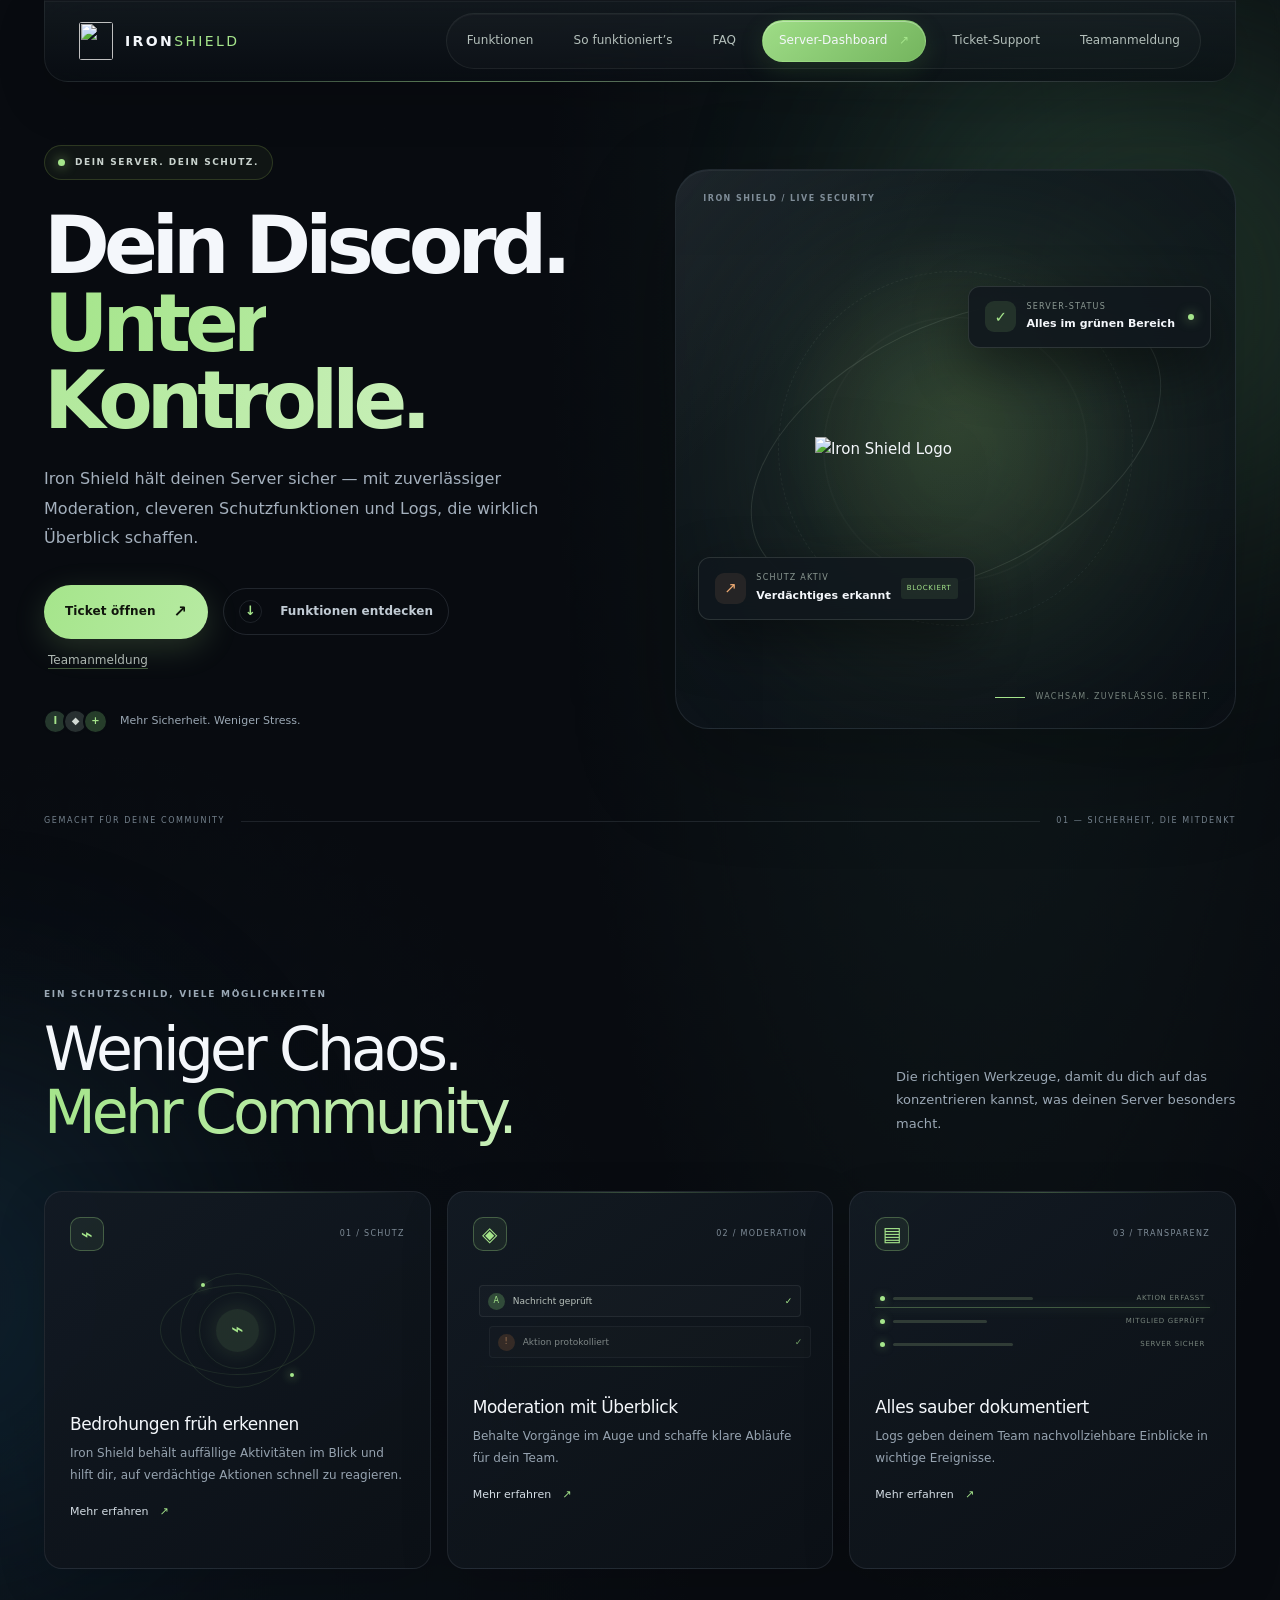
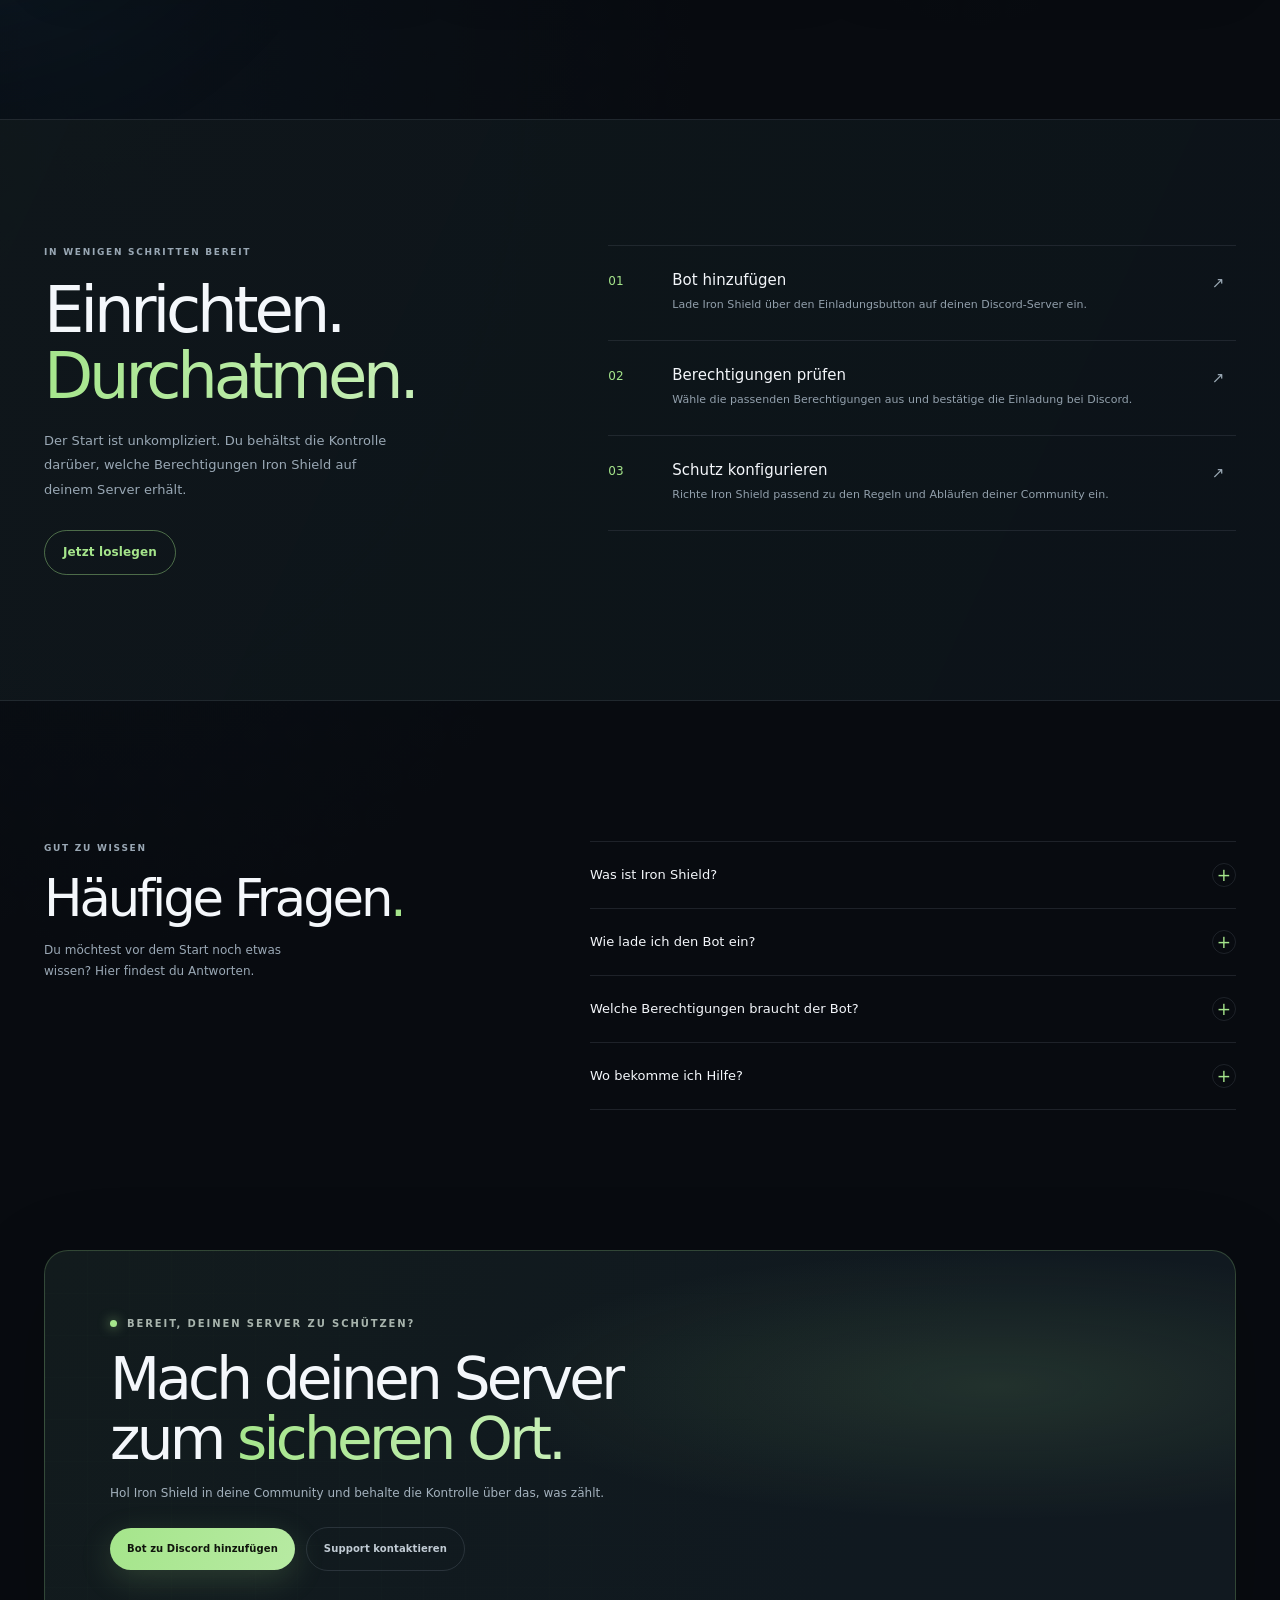
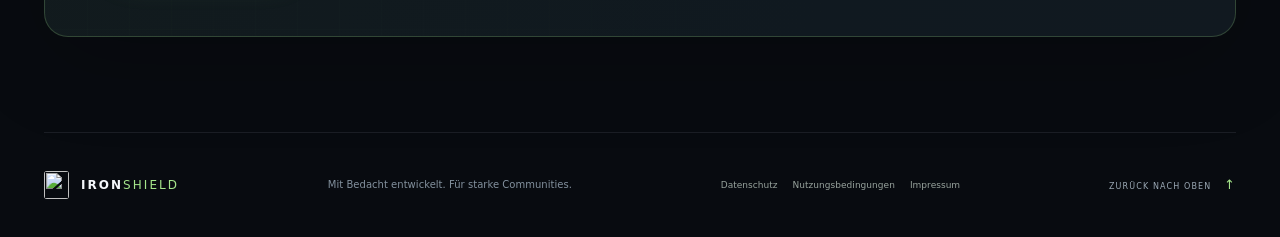
==== index.html @ 557b322e "Add files via upload" ====
<!doctype html>
<html lang="de">
<head>
  <meta charset="utf-8" />
  <meta name="viewport" content="width=device-width, initial-scale=1" />
  <meta name="theme-color" content="#090c11" />
  <meta name="description" content="Iron Shield schützt deinen Discord-Server mit moderner Sicherheit, klaren Logs und einfacher Kontrolle." />
  <title>Iron Shield — Sicherheit für deinen Discord</title>
  <link rel="preload" as="image" href="/assets/bot-logo.webp?v=20261001-ticketthreads1" fetchpriority="high" />
  <link rel="icon" type="image/webp" href="/assets/bot-logo.webp?v=20261001-ticketthreads1" />
  <link rel="stylesheet" href="/assets/styles.css" />
</head>
<body>
  <div class="ambient ambient-one"></div><div class="ambient ambient-two"></div>
  <header class="site-header">
    <a class="brand" href="#start" aria-label="Iron Shield Startseite"><span class="brand-mark"><img src="/assets/bot-logo.webp?v=20261001-ticketthreads1" alt="" /></span><span class="brand-name">IRON<span>SHIELD</span></span></a>
    <button class="menu-toggle" aria-label="Menü öffnen" aria-expanded="false"><span></span><span></span></button>
    <nav class="main-nav" aria-label="Hauptnavigation"><a href="#funktionen">Funktionen</a><a href="#so-gehts">So funktioniert’s</a><a href="#faq">FAQ</a><a class="nav-cta" href="/?route=dashboard">Server-Dashboard <span>↗</span></a><a href="/?route=support">Ticket-Support</a><a href="/?route=team_login">Teamanmeldung</a></nav>
  </header>

  <?= team_render_public_announcements() ?>
  <main id="start">
    <section class="hero section-wrap">
      <div class="hero-copy"><div class="eyebrow"><span class="status-dot"></span> DEIN SERVER. DEIN SCHUTZ.</div>
        <h1>Dein Discord.<br /><span>Unter Kontrolle.</span></h1>
        <p class="hero-lede">Iron Shield hält deinen Server sicher — mit zuverlässiger Moderation, cleveren Schutzfunktionen und Logs, die wirklich Überblick schaffen.</p>
        <div class="hero-actions"><a class="button button-primary" href="/?route=support">Ticket öffnen <span>↗</span></a><a class="button button-quiet" href="#funktionen"><span class="play-icon">↓</span> Funktionen entdecken</a></div><a class="team-login-under" href="/?route=team_login">Teamanmeldung</a>
        <div class="hero-proof"><div class="avatar-stack"><span>I</span><span>◆</span><span>+</span></div><span>Mehr Sicherheit. Weniger Stress.</span></div>
      </div>
      <div class="hero-visual" aria-label="Iron Shield Sicherheitsfunktionen">
        <div class="orbit orbit-a"></div><div class="orbit orbit-b"></div>
        <div class="shield-glow"></div>
        <div class="shield-art"><img src="/assets/bot-logo.webp?v=20261001-ticketthreads1" alt="Iron Shield Logo" /></div>
        <div class="float-card card-secure"><span class="card-icon">✓</span><div><small>SERVER-STATUS</small><strong>Alles im grünen Bereich</strong></div><span class="mini-dot"></span></div>
        <div class="float-card card-alert"><span class="alert-icon">↗</span><div><small>SCHUTZ AKTIV</small><strong>Verdächtiges erkannt</strong></div><span class="alert-tag">BLOCKIERT</span></div>
        <div class="visual-caption"><span class="caption-line"></span><span>WACHSAM. ZUVERLÄSSIG. BEREIT.</span></div>
      </div>
      <div class="hero-bottom"><span>GEMACHT FÜR DEINE COMMUNITY</span><span class="bottom-line"></span><span>01 — SICHERHEIT, DIE MITDENKT</span></div>
    </section>

    <section class="feature-section section-wrap" id="funktionen">
      <div class="section-heading"><div><div class="eyebrow">EIN SCHUTZSCHILD, VIELE MÖGLICHKEITEN</div><h2>Weniger Chaos.<br /><span>Mehr Community.</span></h2></div><p>Die richtigen Werkzeuge, damit du dich auf das konzentrieren kannst, was deinen Server besonders macht.</p></div>
      <div class="feature-grid">
        <article class="feature-card feature-large"><div class="feature-top"><span class="feature-icon">⌁</span><span class="feature-index">01 / SCHUTZ</span></div><div class="feature-illustration pulse-rings"><span class="ring ring-1"></span><span class="ring ring-2"></span><span class="ring ring-3"></span><span class="pulse-core">⌁</span><i class="spark spark-a"></i><i class="spark spark-b"></i></div><h3>Bedrohungen früh erkennen</h3><p>Iron Shield behält auffällige Aktivitäten im Blick und hilft dir, auf verdächtige Aktionen schnell zu reagieren.</p><a href="#so-gehts" class="text-link">Mehr erfahren <span>↗</span></a></article>
        <article class="feature-card"><div class="feature-top"><span class="feature-icon">◈</span><span class="feature-index">02 / MODERATION</span></div><div class="feature-illustration mod-visual"><div class="mod-row"><span class="tiny-avatar">A</span><span>Nachricht geprüft</span><span class="check-mini">✓</span></div><div class="mod-row muted-row"><span class="tiny-avatar avatar-orange">!</span><span>Aktion protokolliert</span><span class="check-mini">✓</span></div><div class="mod-line"></div></div><h3>Moderation mit Überblick</h3><p>Behalte Vorgänge im Auge und schaffe klare Abläufe für dein Team.</p><a href="#so-gehts" class="text-link">Mehr erfahren <span>↗</span></a></article>
        <article class="feature-card"><div class="feature-top"><span class="feature-icon">▤</span><span class="feature-index">03 / TRANSPARENZ</span></div><div class="feature-illustration log-visual"><div class="log-line"><b></b><span></span><small>AKTION ERFASST</small></div><div class="log-line"><b></b><span></span><small>MITGLIED GEPRÜFT</small></div><div class="log-line"><b></b><span></span><small>SERVER SICHER</small></div><div class="log-scan"></div></div><h3>Alles sauber dokumentiert</h3><p>Logs geben deinem Team nachvollziehbare Einblicke in wichtige Ereignisse.</p><a href="#so-gehts" class="text-link">Mehr erfahren <span>↗</span></a></article>
      </div>
    </section>

    <section class="steps-section" id="so-gehts"><div class="section-wrap steps-inner"><div class="steps-copy"><div class="eyebrow">IN WENIGEN SCHRITTEN BEREIT</div><h2>Einrichten.<br /><span>Durchatmen.</span></h2><p>Der Start ist unkompliziert. Du behältst die Kontrolle darüber, welche Berechtigungen Iron Shield auf deinem Server erhält.</p><a class="button button-outline" href="#einladen">Jetzt loslegen <span>↗</span></a></div><div class="steps-list"><article class="step-item"><span class="step-number">01</span><div><h3>Bot hinzufügen</h3><p>Lade Iron Shield über den Einladungsbutton auf deinen Discord-Server ein.</p></div><span class="step-mark">↗</span></article><article class="step-item"><span class="step-number">02</span><div><h3>Berechtigungen prüfen</h3><p>Wähle die passenden Berechtigungen aus und bestätige die Einladung bei Discord.</p></div><span class="step-mark">↗</span></article><article class="step-item"><span class="step-number">03</span><div><h3>Schutz konfigurieren</h3><p>Richte Iron Shield passend zu den Regeln und Abläufen deiner Community ein.</p></div><span class="step-mark">↗</span></article></div></div></section>

    <section class="faq-section section-wrap" id="faq"><div class="faq-heading"><div class="eyebrow">GUT ZU WISSEN</div><h2>Häufige Fragen<span>.</span></h2><p>Du möchtest vor dem Start noch etwas wissen? Hier findest du Antworten.</p></div><div class="faq-list"><details class="faq-item"><summary>Was ist Iron Shield?<span class="faq-plus">+</span></summary><p>Iron Shield ist ein Sicherheits- und Moderationsbot für Discord. Er unterstützt Serverteams dabei, Aktivitäten im Blick zu behalten und ihre Community zu schützen.</p></details><details class="faq-item"><summary>Wie lade ich den Bot ein?<span class="faq-plus">+</span></summary><p>Klicke auf „Iron Shield einladen“ und folge dem Discord-Autorisierungsdialog. Prüfe die angefragten Berechtigungen, bevor du die Einladung bestätigst.</p></details><details class="faq-item"><summary>Welche Berechtigungen braucht der Bot?<span class="faq-plus">+</span></summary><p>Das hängt davon ab, welche Funktionen du verwenden möchtest. Vergib nur die Berechtigungen, die für deine gewünschte Einrichtung erforderlich sind.</p></details><details class="faq-item"><summary>Wo bekomme ich Hilfe?<span class="faq-plus">+</span></summary><p>Nutze den Support-Button, um den offiziellen Support-Bereich zu öffnen. Dort kann dir das Iron Shield Team weiterhelfen.</p></details></div></section>

    <section class="invite-wrap section-wrap" id="einladen"><div class="invite-panel"><div class="invite-grid"></div><div class="invite-content"><div class="eyebrow"><span class="status-dot"></span> BEREIT, DEINEN SERVER ZU SCHÜTZEN?</div><h2>Mach deinen Server<br />zum <span>sicheren Ort.</span></h2><p>Hol Iron Shield in deine Community und behalte die Kontrolle über das, was zählt.</p><div class="invite-actions"><a class="button button-primary" href="https://discord.com/oauth2/authorize?client_id=1479835689284669461&permissions=0&scope=bot%20applications.commands" target="_blank" rel="noopener noreferrer">Bot zu Discord hinzufügen <span>↗</span></a><a class="button button-quiet" href="/?route=support">Ticket-Support öffnen <span>↗</span></a></div></div><div class="invite-shield"><img src="/assets/bot-logo.webp?v=20261001-ticketthreads1" alt="" /></div></div></section>
  </main>

  <footer class="site-footer section-wrap"><a class="brand footer-brand" href="#start"><span class="brand-mark"><img src="/assets/bot-logo.webp?v=20261001-ticketthreads1" alt="" /></span><span class="brand-name">IRON<span>SHIELD</span></span></a><span class="footer-note">Mit Bedacht entwickelt. Für starke Communities.</span><nav class="footer-legal" aria-label="Rechtliches"><a href="/includes/recht.php?seite=datenschutz">Datenschutz</a><a href="/includes/recht.php?seite=nutzungsbedingungen">Nutzungsbedingungen</a><a href="/includes/recht.php?seite=impressum">Impressum</a></nav><a class="back-top" href="#start">ZURÜCK NACH OBEN <span>↑</span></a></footer>
  <div class="toast" role="status" aria-live="polite"></div>
  <script src="/assets/script.js"></script>
</body>
</html>
---- assets/styles.css ----
:root{--bg:#090c11;--surface:#10151a;--surface2:#141a1f;--line:rgba(218,231,223,.1);--text:#edf2ef;--muted:#929e9a;--green:#a5e58b;--green2:#74b85d;--orange:#edaa72;--sans:system-ui,-apple-system,'Segoe UI',sans-serif;--display:system-ui,-apple-system,'Segoe UI',sans-serif}*{box-sizing:border-box}html{scroll-behavior:smooth;scroll-padding-top:88px}body{margin:0;background:var(--bg);color:var(--text);font-family:var(--sans);font-size:15px;line-height:1.6;overflow-x:hidden}a{color:inherit;text-decoration:none}button{font:inherit}.ambient{position:absolute;pointer-events:none;filter:blur(100px);opacity:.12;border-radius:50%;z-index:-1}.ambient-one{width:520px;height:500px;background:#4a844b;top:40px;right:-140px}.ambient-two{width:420px;height:500px;background:#243e38;top:1050px;left:-260px}.section-wrap,.site-header{width:min(1160px,calc(100% - 64px));margin-inline:auto}.site-header{height:88px;display:flex;align-items:center;justify-content:space-between;border-bottom:1px solid var(--line);position:relative;z-index:10}.brand{display:flex;gap:10px;align-items:center}.brand-mark{width:31px;height:35px;display:grid;place-items:center}.brand-mark img{width:100%;height:100%;object-fit:contain;border-radius:3px}.shield-art img{width:100%;display:block;mix-blend-mode:screen}.invite-shield img{width:100%;display:block;mix-blend-mode:screen;border-radius:50%}.brand-name{font:700 15px var(--display);letter-spacing:.12em}.brand-name span{color:var(--green);font-weight:500}.main-nav{display:flex;align-items:center;gap:36px;font-size:13px;color:#b7c0bc}.main-nav>a:not(.nav-cta):hover,.text-link:hover{color:var(--green)}.nav-cta{padding:10px 17px;border:1px solid rgba(165,229,139,.38);border-radius:4px;color:var(--text);transition:.2s}.nav-cta:hover,.button-outline:hover{background:rgba(165,229,139,.1);border-color:var(--green)}.nav-cta span{color:var(--green);margin-left:8px}.menu-toggle{display:none;background:none;border:0}.hero{position:relative;min-height:636px;display:grid;grid-template-columns:1fr 1fr;align-items:center;padding-top:12px}.hero-copy{position:relative;z-index:2;padding-bottom:38px}.eyebrow{font-size:10px;letter-spacing:.19em;color:#a8b4ad;font-weight:700;display:flex;align-items:center;gap:10px}.status-dot,.mini-dot{width:7px;height:7px;border-radius:50%;background:var(--green);box-shadow:0 0 12px rgba(165,229,139,.75);display:inline-block}.hero h1,.section-heading h2,.steps-copy h2,.faq-heading h2,.invite-content h2{font:500 clamp(46px,6vw,72px)/1.04 var(--display);letter-spacing:-.055em;margin:24px 0 21px}.hero h1 span,.section-heading h2 span,.steps-copy h2 span,.invite-content h2 span{color:var(--green)}.hero-lede{max-width:454px;color:#9aa7a1;font-size:16px;line-height:1.8}.hero-actions,.invite-actions{display:flex;align-items:center;gap:13px;margin-top:30px;flex-wrap:wrap}.button{display:inline-flex;align-items:center;justify-content:center;gap:18px;padding:13px 18px;border-radius:4px;font-size:13px;font-weight:700;transition:transform .2s,background .2s,border-color .2s}.button:hover{transform:translateY(-2px)}.button-primary{background:var(--green);color:#111910;box-shadow:0 8px 32px rgba(123,190,98,.12)}.button-primary:hover{background:#b7f39d}.button-primary span,.button-quiet span:last-child{font-size:16px}.button-quiet{color:#b8c1bd}.button-quiet:hover{color:var(--green)}.play-icon{width:23px;height:23px;display:grid;place-items:center;border:1px solid var(--line);border-radius:50%;font-size:13px!important;color:var(--green)}.hero-proof{display:flex;align-items:center;gap:12px;margin-top:42px;color:#8d9a94;font-size:12px}.avatar-stack{display:flex;padding-left:4px}.avatar-stack span{width:25px;height:25px;margin-left:-5px;border:2px solid var(--bg);display:grid;place-items:center;border-radius:50%;background:#25382d;color:var(--green);font-size:10px;font-weight:700}.avatar-stack span:nth-child(2){background:#283031;color:#d3dad5}.avatar-stack span:nth-child(3){background:#263d2a}.hero-visual{height:530px;position:relative;display:grid;place-items:center;isolation:isolate}.orbit{position:absolute;border:1px solid rgba(183,208,189,.1);border-radius:50%;transform:rotate(-26deg)}.orbit-a{width:490px;height:230px}.orbit-b{width:400px;height:310px;transform:rotate(45deg)}.shield-glow{width:260px;height:300px;background:#8dd46c;opacity:.13;filter:blur(90px);position:absolute}.shield-art{position:relative;width:220px;filter:drop-shadow(0 28px 35px rgba(0,0,0,.5));animation:float 5s ease-in-out infinite}.shield-art img{width:100%;display:block}.float-card{position:absolute;z-index:2;background:rgba(20,26,30,.92);border:1px solid rgba(218,231,223,.11);box-shadow:0 18px 45px #0006;backdrop-filter:blur(10px);border-radius:6px;display:flex;align-items:center;padding:12px;gap:10px}.float-card small{display:block;font-size:8px;letter-spacing:.13em;color:#8c9993}.float-card strong{display:block;font-size:10px;font-weight:600;margin-top:2px}.card-secure{top:120px;right:0}.card-alert{bottom:117px;left:0}.card-icon{width:27px;height:27px;display:grid;place-items:center;border-radius:5px;background:rgba(165,229,139,.12);color:var(--green)}.mini-dot{width:6px;height:6px;margin-left:3px}.alert-icon{width:27px;height:27px;display:grid;place-items:center;border-radius:5px;background:rgba(237,170,114,.1);color:var(--orange)}.alert-tag{font-size:7px;letter-spacing:.1em;color:var(--green);background:rgba(165,229,139,.09);padding:5px 6px;border-radius:3px}.visual-caption{position:absolute;bottom:26px;right:10px;display:flex;align-items:center;gap:10px;color:#78847e;font-size:8px;letter-spacing:.18em}.caption-line{height:1px;width:30px;background:var(--green)}.hero-bottom{grid-column:1/-1;display:flex;align-items:center;gap:16px;color:#68746e;font-size:9px;letter-spacing:.17em;position:absolute;bottom:19px;left:0;right:0}.bottom-line{height:1px;background:var(--line);flex:1}.feature-section{padding-top:116px;padding-bottom:130px}.section-heading{display:flex;align-items:end;justify-content:space-between;margin-bottom:40px}.section-heading .eyebrow,.steps-copy .eyebrow,.faq-heading .eyebrow{margin-bottom:17px}.section-heading h2,.steps-copy h2{font-size:48px;margin:0}.section-heading>p{width:320px;color:var(--muted);font-size:14px;margin:0 0 8px}.feature-grid{display:grid;grid-template-columns:1.14fr 1fr 1fr;gap:14px}.feature-card{background:linear-gradient(145deg,rgba(21,27,31,.96),rgba(14,18,22,.94));border:1px solid var(--line);border-radius:6px;padding:22px;min-height:360px;position:relative;overflow:hidden;transition:border-color .2s,transform .2s}.feature-card:hover{border-color:rgba(165,229,139,.32);transform:translateY(-3px)}.feature-top{display:flex;align-items:center;justify-content:space-between}.feature-icon{width:34px;height:34px;display:grid;place-items:center;border:1px solid rgba(165,229,139,.2);color:var(--green);border-radius:5px;font-size:20px}.feature-index{font-size:8px;letter-spacing:.15em;color:#748079}.feature-illustration{height:125px;display:flex;align-items:center;justify-content:center;position:relative}.pulse-rings{height:142px}.ring{position:absolute;border:1px solid rgba(165,229,139,.1);border-radius:50%}.ring-1{width:155px;height:90px}.ring-2{width:115px;height:115px}.ring-3{width:77px;height:77px}.pulse-core{height:43px;width:43px;display:grid;place-items:center;border-radius:50%;background:rgba(165,229,139,.12);color:var(--green);font-size:21px;box-shadow:0 0 25px rgba(165,229,139,.15)}.spark{position:absolute;width:4px;height:4px;background:var(--green);border-radius:50%;box-shadow:0 0 10px var(--green)}.spark-a{top:24px;left:39%}.spark-b{bottom:24px;right:33%}.feature-card h3{font:500 17px var(--display);margin:5px 0 8px;letter-spacing:-.025em}.feature-card p{margin:0;color:#8d9993;font-size:12px;line-height:1.7;min-height:43px}.text-link{display:inline-flex;gap:11px;align-items:center;color:#c5cec8;font-size:11px;margin-top:17px}.text-link span{color:var(--green)}.mod-visual{height:125px;flex-direction:column;gap:9px;align-items:stretch;padding:0 6px}.mod-row{height:32px;border:1px solid rgba(218,231,223,.08);background:rgba(255,255,255,.018);border-radius:4px;display:flex;align-items:center;gap:8px;padding:0 8px;font-size:9px;color:#b8c1bc}.tiny-avatar{height:17px;width:17px;border-radius:50%;background:#314b39;color:var(--green);display:grid;place-items:center;font-size:8px}.avatar-orange{background:#49362b;color:var(--orange)}.check-mini{margin-left:auto;color:var(--green)}.muted-row{opacity:.65;transform:translateX(10px)}.mod-line{position:absolute;bottom:17px;left:0;right:0;height:1px;background:linear-gradient(90deg,transparent,rgba(165,229,139,.15),transparent)}.log-visual{flex-direction:column;gap:12px;align-items:stretch;padding:8px 5px}.log-line{display:flex;align-items:center;gap:8px}.log-line b{width:5px;height:5px;background:var(--green);border-radius:50%;box-shadow:0 0 8px #a5e58b88}.log-line>span{height:3px;width:43%;border-radius:3px;background:#303c36}.log-line small{font-size:7px;letter-spacing:.1em;color:#77847c;margin-left:auto}.log-line:nth-child(2)>span{width:29%}.log-line:nth-child(3)>span{width:37%}.log-scan{position:absolute;left:0;right:0;height:1px;top:48px;background:#a5e58b55;box-shadow:0 0 11px #a5e58b66}.steps-section{border-block:1px solid var(--line);background:linear-gradient(90deg,#0c1111,#101719 58%,#0c1012)}.steps-inner{padding-block:102px;display:grid;grid-template-columns:.8fr 1.2fr;gap:105px}.steps-copy h2{font-size:52px}.steps-copy>p{color:var(--muted);font-size:14px;line-height:1.8;max-width:360px;margin:19px 0 27px}.button-outline{border:1px solid rgba(165,229,139,.4);color:var(--green);padding-inline:17px}.steps-list{border-top:1px solid var(--line)}.step-item{border-bottom:1px solid var(--line);display:grid;grid-template-columns:49px 1fr 22px;gap:14px;align-items:start;padding:24px 0}.step-number{font:500 12px var(--display);color:var(--green);padding-top:3px}.step-item h3{font:500 16px var(--display);margin:0 0 6px}.step-item p{font-size:12px;color:#8e9b94;margin:0;max-width:470px}.step-mark{color:#829087;font-size:15px}.faq-section{padding-block:115px;display:grid;grid-template-columns:.8fr 1.2fr;gap:80px}.faq-heading h2{font-size:40px;margin:0 0 14px}.faq-heading h2 span{color:var(--green)}.faq-heading>p{max-width:285px;color:var(--muted);font-size:13px}.faq-list{border-top:1px solid var(--line)}.faq-item{border-bottom:1px solid var(--line)}.faq-item summary{list-style:none;cursor:pointer;padding:19px 0;display:flex;align-items:center;justify-content:space-between;font:500 14px var(--display)}.faq-item summary::-webkit-details-marker{display:none}.faq-plus{width:24px;height:24px;border:1px solid var(--line);border-radius:50%;display:grid;place-items:center;color:var(--green);font-size:17px;font-weight:400;transition:transform .2s}.faq-item[open] .faq-plus{transform:rotate(45deg)}.faq-item p{margin:-3px 34px 19px 0;color:#8e9b94;font-size:12px;line-height:1.8;max-width:540px}.invite-wrap{padding-bottom:75px}.invite-panel{background:#121a18;border:1px solid rgba(165,229,139,.2);border-radius:7px;min-height:340px;position:relative;overflow:hidden;padding:58px 60px;display:flex;align-items:center}.invite-grid{position:absolute;inset:0;opacity:.2;background-image:linear-gradient(rgba(165,229,139,.14) 1px,transparent 1px),linear-gradient(90deg,rgba(165,229,139,.14) 1px,transparent 1px);background-size:36px 36px;mask-image:linear-gradient(90deg,black,transparent 78%)}.invite-content{position:relative;z-index:1}.invite-content h2{font-size:45px;margin:17px 0 13px}.invite-content>p{font-size:13px;color:#a0ada5;margin:0}.invite-actions{margin-top:23px}.invite-actions .button{font-size:11px;padding:12px 15px}.invite-shield{position:absolute;width:245px;right:78px;top:47px;opacity:.52;filter:drop-shadow(0 0 34px rgba(165,229,139,.25));transform:rotate(8deg)}.invite-shield img{width:100%}.site-footer{height:95px;display:flex;align-items:center;justify-content:space-between;border-top:1px solid var(--line)}.footer-brand .brand-mark{width:25px;height:28px}.footer-brand .brand-name{font-size:12px}.footer-note{font-size:11px;color:#738078}.back-top{font-size:8px;letter-spacing:.14em;color:#8d9992}.back-top span{color:var(--green);margin-left:9px;font-size:13px}@keyframes float{0%,100%{transform:translateY(0)}50%{transform:translateY(-9px)}}
@media(max-width:900px){.section-wrap,.site-header{width:min(100% - 44px,700px)}.hero{grid-template-columns:1fr 0.85fr;min-height:600px}.hero h1{font-size:58px}.hero-visual{transform:scale(.82);margin-inline:-35px}.card-secure{right:-7px}.card-alert{left:-8px}.feature-grid{grid-template-columns:1fr 1fr}.feature-large{grid-column:1/-1;min-height:335px}.feature-large .feature-illustration{height:120px}.steps-inner{gap:48px}.faq-section{gap:45px}.invite-panel{padding-inline:40px}.invite-shield{right:10px;opacity:.3}}
@media(max-width:640px){html{scroll-padding-top:68px}.section-wrap,.site-header{width:calc(100% - 38px)}.site-header{height:68px}.brand-name{font-size:13px}.menu-toggle{display:flex;width:38px;height:38px;flex-direction:column;justify-content:center;gap:6px;align-items:center;border:1px solid var(--line);border-radius:4px;cursor:pointer}.menu-toggle span{width:15px;height:1px;background:var(--text);transition:.2s}.menu-toggle[aria-expanded=true] span:first-child{transform:translateY(3.5px) rotate(45deg)}.menu-toggle[aria-expanded=true] span:last-child{transform:translateY(-3.5px) rotate(-45deg)}.main-nav{position:absolute;left:0;right:0;top:67px;background:#101519;border:1px solid var(--line);padding:14px;display:none;flex-direction:column;align-items:stretch;gap:0;box-shadow:0 20px 35px #0008}.main-nav.open{display:flex}.main-nav>a{padding:12px 9px}.main-nav .nav-cta{margin-top:7px;text-align:center}.hero{display:flex;flex-direction:column;align-items:stretch;padding-top:57px;min-height:unset}.hero-copy{padding:0}.eyebrow{font-size:9px;letter-spacing:.15em}.hero h1{font-size:52px;margin:21px 0 15px}.hero-lede{font-size:14px;line-height:1.75}.hero-actions{gap:6px;margin-top:22px}.button{font-size:11px;padding:12px 13px;gap:12px}.button-quiet{padding-inline:8px}.hero-proof{margin-top:24px}.hero-visual{height:370px;transform:none;margin:4px -16px 0;overflow:hidden}.shield-art{width:164px}.orbit-a{width:350px;height:165px}.orbit-b{width:300px;height:220px}.card-secure{top:70px;right:4px}.card-alert{bottom:66px;left:1px}.float-card{padding:9px;gap:7px}.float-card strong{font-size:8px}.float-card small{font-size:7px}.alert-tag{font-size:6px}.visual-caption{bottom:16px;right:20px;font-size:7px}.hero-bottom{position:static;margin:0 0 35px;font-size:7px;gap:9px}.feature-section{padding-top:49px;padding-bottom:75px}.section-heading{display:block;margin-bottom:25px}.section-heading h2,.steps-copy h2{font-size:41px}.section-heading>p{width:auto;font-size:13px;max-width:330px;margin-top:16px}.feature-grid{grid-template-columns:1fr;gap:10px}.feature-card,.feature-large{grid-column:auto;min-height:320px;padding:19px}.feature-illustration{height:112px}.feature-card p{min-height:auto}.feature-card h3{font-size:16px}.steps-inner{padding-block:70px;grid-template-columns:1fr;gap:30px}.steps-copy>p{font-size:13px}.step-item{padding-block:19px}.faq-section{padding-block:74px;grid-template-columns:1fr;gap:24px}.faq-heading h2{font-size:35px}.invite-wrap{padding-bottom:45px}.invite-panel{padding:40px 22px;min-height:385px;align-items:flex-start}.invite-content{max-width:100%}.invite-content h2{font-size:36px}.invite-content>p{max-width:280px;font-size:12px}.invite-actions{align-items:flex-start;flex-direction:column;gap:3px}.invite-shield{width:150px;top:auto;right:-15px;bottom:-36px;opacity:.22}.invite-grid{mask-image:linear-gradient(90deg,black,transparent)}.site-footer{height:auto;min-height:100px;display:grid;grid-template-columns:1fr auto;row-gap:8px;padding-block:20px}.footer-note{grid-column:1;grid-row:2;font-size:9px}.back-top{grid-column:2;grid-row:1/3;max-width:100px;line-height:1.8;text-align:right}.ambient-one{right:-300px}}
@media(prefers-reduced-motion:reduce){*,*::before,*::after{scroll-behavior:auto!important;animation-duration:.01ms!important;animation-iteration-count:1!important;transition-duration:.01ms!important}}

.team-account-grid{grid-template-columns:repeat(auto-fit,minmax(min(100%,300px),1fr));margin:16px 0 30px}.team-account{margin:0;padding:18px;background:linear-gradient(145deg,rgba(25,34,38,.92),rgba(14,20,25,.95))}.team-account-head{display:flex;align-items:flex-start;justify-content:space-between;gap:12px}.team-account-head>div{display:grid;gap:5px;min-width:0}.team-account-head strong{overflow-wrap:anywhere}.team-account>p{margin:14px 0}.account-permissions,.team-account>form{display:flex;align-items:center;justify-content:space-between;gap:10px;flex-wrap:wrap;margin-top:10px}.account-permissions label,.account-permission{color:var(--muted);font-size:11px}.account-permissions input,.account-permission input{accent-color:var(--green)}.team-create-form{padding-top:8px}.team-create-form .portal-button{margin-top:15px}.account-permission{display:flex;align-items:center;gap:8px;margin-top:16px}.password-notice{border-color:rgba(165,229,139,.35);background:linear-gradient(140deg,rgba(165,229,139,.1),rgba(17,24,27,.95))}.password-notice p{color:var(--muted);font-size:12px}.password-copy-row{display:flex;gap:9px;align-items:center}.password-copy-row .portal-input{font-family:ui-monospace,monospace;letter-spacing:.03em}.password-copy-row .portal-button{flex:0 0 auto}.ticket-message.from-team{border-color:rgba(165,229,139,.19);background:linear-gradient(140deg,rgba(165,229,139,.055),rgba(14,20,25,.96))}.team-message-tag{display:inline-block;padding:3px 7px;border:1px solid rgba(165,229,139,.28);border-radius:999px;color:var(--green);font-size:8px;letter-spacing:.1em;vertical-align:2px}.ticket-message .portal-message{margin-top:10px}
@media(max-width:640px){.team-account-grid{grid-template-columns:minmax(0,1fr)}.team-account{padding:15px}.account-permissions,.team-account>form{align-items:stretch;flex-direction:column}.account-permissions .portal-button,.team-account>form .portal-button{width:100%}.password-copy-row{align-items:stretch;flex-direction:column}.password-copy-row .portal-button{width:100%}}
.media-upload{height:auto;min-height:48px;padding:9px;border:1px dashed rgba(165,229,139,.3);background:rgba(165,229,139,.035);cursor:pointer}.media-upload::file-selector-button{margin-right:12px;padding:8px 12px;border:1px solid var(--line);border-radius:999px;background:rgba(255,255,255,.06);color:var(--text);font:inherit;font-size:11px;cursor:pointer}.media-upload-label{margin-top:18px}.ticket-attachments{display:grid;grid-template-columns:repeat(auto-fill,minmax(min(100%,160px),1fr));gap:9px;margin-top:13px}.ticket-attachment-image{display:block;overflow:hidden;aspect-ratio:4/3;border:1px solid var(--line);border-radius:13px;background:rgba(0,0,0,.18)}.ticket-attachment-image img{width:100%;height:100%;object-fit:cover;display:block;transition:transform .25s}.ticket-attachment-image:hover img{transform:scale(1.035)}.ticket-attachment-video{width:min(100%,520px);max-height:380px;border-radius:13px;background:#050607}.ticket-attachment-file{display:flex;align-items:center;justify-content:space-between;gap:10px;grid-column:1/-1;padding:10px 12px;border:1px solid var(--line);border-radius:11px;color:var(--text);font-size:11px;overflow-wrap:anywhere}.ticket-attachment-file span{flex:0 0 auto;color:var(--muted);font-size:10px}.ticket-close-form{margin-top:14px}.ticket-close-form .portal-button{min-height:42px;border-color:rgba(237,170,114,.25);color:#efb48b}.ticket-close-form .portal-button:hover{border-color:#efb48b;background:rgba(237,170,114,.07)}
@media(max-width:640px){.ticket-attachments{grid-template-columns:repeat(2,minmax(0,1fr));gap:7px}.ticket-attachment-file{font-size:10px;padding:10px}.ticket-close-form .portal-button,.ticket-reply-form>.portal-button{width:100%}.media-upload{font-size:13px!important}.ticket-attachment-video{grid-column:1/-1}}

body[data-accent="blue"]{--green:#83baff;--green2:#548fd0}
.ticket-editor{display:grid;gap:18px;margin-top:18px}.ticket-editor-section,.ticket-panel-card{min-width:0;padding:18px;border:1px solid var(--line);border-radius:14px;background:linear-gradient(145deg,rgba(20,27,30,.92),rgba(12,17,20,.94))}.ticket-editor-section-head h3,.ticket-editor-panel-head h3{margin:0;font:600 18px/1.3 var(--display)}.ticket-editor-help{margin:5px 0 13px;color:var(--muted);font-size:12px}.ticket-editor-grid{display:grid;grid-template-columns:repeat(2,minmax(0,1fr));gap:12px}.ticket-editor-field{position:relative;display:grid;gap:6px;min-width:0;color:var(--muted);font-size:12px}.ticket-editor-label{display:block;color:#dce5df;font-size:12px;font-weight:600}.ticket-editor-field .portal-input,.ticket-editor-field .portal-select,.ticket-editor-field .portal-textarea,.ticket-editor-list-row .portal-input,.ticket-editor-list-row .portal-textarea{width:100%;min-width:0;min-height:43px;padding:10px 12px;border:1px solid var(--line);border-radius:9px;background:#0b1013;color:var(--text);font:inherit}.ticket-editor-field .portal-textarea,.ticket-editor-list-row .portal-textarea{resize:vertical}.ticket-editor-wide{grid-column:1/-1}.ticket-editor-switch{min-height:47px;display:flex;grid-template-columns:1fr auto;align-items:center;justify-content:space-between;gap:10px;padding:8px 11px;border:1px solid var(--line);border-radius:9px;background:rgba(255,255,255,.018);cursor:pointer}.ticket-editor-switch .ticket-editor-label{margin-right:auto}.ticket-editor-toggle{position:absolute;width:1px;height:1px;opacity:0}.ticket-editor-switch-ui{position:relative;width:38px;height:22px;flex:0 0 auto;border-radius:99px;background:#343e3a;transition:.18s}.ticket-editor-switch-ui:after{position:absolute;top:3px;left:3px;width:16px;height:16px;border-radius:50%;background:#d7dfd9;content:"";transition:.18s}.ticket-editor-toggle:checked+.ticket-editor-switch-ui{background:var(--green2)}.ticket-editor-toggle:checked+.ticket-editor-switch-ui:after{left:19px;background:#fff}.ticket-editor-toggle:focus-visible+.ticket-editor-switch-ui{outline:2px solid var(--green);outline-offset:2px}.ticket-editor-list{display:grid;gap:9px;margin-top:12px}.ticket-editor-list-head,.ticket-editor-panel-head,.ticket-editor-submit{display:flex;align-items:center;justify-content:space-between;gap:12px}.ticket-editor-list-rows{display:grid;gap:8px}.ticket-editor-list-row{display:grid;grid-template-columns:minmax(0,1fr) auto;align-items:start;gap:8px}.ticket-editor-map-row{grid-template-columns:minmax(0,1fr) minmax(0,1fr) auto}.ticket-editor-list-row .portal-textarea{min-height:60px}.ticket-editor-add{min-height:35px;padding:7px 11px;font-size:11px}.ticket-editor-remove{min-height:35px;padding:6px 10px;border:1px solid rgba(237,170,114,.24);border-radius:999px;background:transparent;color:#e9b18a;font:inherit;font-size:11px;cursor:pointer}.ticket-editor-remove:hover{border-color:#e9b18a;background:rgba(237,170,114,.06)}.ticket-editor-panel-head{margin-top:8px}.ticket-editor-panel-head p{margin-bottom:0}.ticket-editor-panels{display:grid;gap:12px}.ticket-panel-card{padding:0;overflow:hidden}.ticket-panel-summary{display:flex;align-items:center;justify-content:space-between;gap:12px;padding:13px 16px;cursor:pointer;list-style:none}.ticket-panel-summary::-webkit-details-marker{display:none}.ticket-panel-card[open]>.ticket-panel-summary{border-bottom:1px solid var(--line)}.ticket-editor-panel{display:grid;gap:12px;padding:13px}.ticket-editor-panel .ticket-editor-section{padding:14px;background:rgba(255,255,255,.012)}.ticket-editor-hours{display:grid;gap:6px;margin-top:7px}.ticket-hours-row{display:grid;grid-template-columns:minmax(90px,1fr) auto minmax(100px,.7fr) 24px minmax(100px,.7fr);align-items:center;gap:8px;padding:7px 9px;border:1px solid var(--line);border-radius:8px;color:var(--muted);font-size:12px}.ticket-hours-row input[type=checkbox]{accent-color:var(--green)}.ticket-hours-row input[type=time]{min-width:0;padding:7px;border:1px solid var(--line);border-radius:7px;background:#0b1013;color:var(--text)}.ticket-option-status{color:var(--muted);font-size:11px}.ticket-editor-submit{padding-top:5px}.ticket-editor-submit .button{flex:0 0 auto}
@media(max-width:640px){.ticket-editor{padding:12px}.ticket-editor-section,.ticket-panel-card{padding:13px}.ticket-editor-grid{grid-template-columns:minmax(0,1fr);gap:9px}.ticket-editor-wide{grid-column:auto}.ticket-editor-list-row,.ticket-editor-map-row{grid-template-columns:minmax(0,1fr)}.ticket-editor-list-row .ticket-editor-remove{justify-self:end}.ticket-editor-panel-head,.ticket-editor-submit{align-items:stretch;flex-direction:column}.ticket-editor-submit .button,.ticket-editor-panel-head>.button{width:100%}.ticket-editor-list-head{align-items:flex-start;flex-direction:column}.ticket-panel-summary{align-items:flex-start}.ticket-hours-row{grid-template-columns:minmax(72px,1fr) auto minmax(80px,.7fr) 16px minmax(80px,.7fr);gap:5px;font-size:10px;padding:6px}.ticket-hours-row input[type=time]{font-size:12px;padding:6px}}
body[data-accent="red"]{--green:#ff9298;--green2:#d65c68}
body[data-accent="green"]{--green:#a5e58b;--green2:#74b85d}
body[data-accent="blue"] .status-dot,body[data-accent="blue"] .mini-dot{background:#83baff;box-shadow:0 0 12px #83baffaa}
body[data-accent="red"] .status-dot,body[data-accent="red"] .mini-dot{background:#ff9298;box-shadow:0 0 12px #ff9298aa}
body[data-theme="light"]{--bg:#f4f7fa;--surface:#fff;--surface2:#eaf0f5;--line:rgba(28,45,60,.14);--text:#18232d;--muted:#5c6a76;background:var(--bg);color:var(--text)}
body[data-theme="light"] .site-header{border-color:var(--line)}
body[data-theme="light"] .main-nav{color:#475562}
body[data-theme="light"] .main-nav.open{background:#fff}
body[data-theme="light"] .hero-lede,body[data-theme="light"] .section-heading>p,body[data-theme="light"] .steps-copy>p,body[data-theme="light"] .faq-heading>p,body[data-theme="light"] .step-item p,body[data-theme="light"] .faq-item p,body[data-theme="light"] .feature-card p{color:#5c6a76}
body[data-theme="light"] .feature-card,body[data-theme="light"] .guild-card,body[data-theme="light"] .stat-card,body[data-theme="light"] .settings-content,body[data-theme="light"] .legal-toc{background:#fff;color:var(--text)}
body[data-theme="light"] .float-card{background:rgba(255,255,255,.94);color:#18232d;box-shadow:0 18px 45px #27374622}
body[data-theme="light"] .steps-section{background:linear-gradient(90deg,#eef3f6,#f8fafc 58%,#eef3f6)}
body[data-theme="light"] .invite-panel{background:#eaf2ed}
body[data-theme="light"] .invite-content>p{color:#5c6a76}
body[data-theme="light"] .guild-details h3,body[data-theme="light"] .legal-content h2{color:var(--text)}
body[data-theme="light"] .user-chip,body[data-theme="light"] .settings-panel,body[data-theme="light"] .guild-dialog{background:#fff;color:var(--text)}
body[data-theme="light"] .footer-note,body[data-theme="light"] .footer-legal a,body[data-theme="light"] .legal-content,body[data-theme="light"] .legal-nav{color:#5c6a76}
.user-tools{display:flex;align-items:center;gap:9px}
.settings-panel{position:relative;background:var(--surface);border:1px solid var(--line);border-radius:5px;color:var(--text);font-size:10px}
.settings-panel>summary{cursor:pointer;list-style:none;padding:9px 11px;white-space:nowrap}
.settings-panel>summary::-webkit-details-marker{display:none}
.settings-panel>summary:after{content:"⌄";margin-left:10px;color:var(--green)}
.settings-content{position:absolute;z-index:12;right:0;top:calc(100% + 8px);width:220px;padding:14px;display:grid;gap:8px;background:#11171b;border:1px solid var(--line);border-radius:6px;box-shadow:0 18px 45px #0007}
.settings-content label{font-size:9px;color:var(--muted);margin-top:4px}
.settings-content select{width:100%;padding:8px 9px;border:1px solid var(--line);border-radius:4px;background:var(--surface2);color:var(--text);font:inherit}
.accent-options{display:grid;grid-template-columns:repeat(3,1fr);gap:5px}
.accent-options button{padding:7px 3px;border:1px solid var(--line);border-radius:4px;background:transparent;color:var(--text);font:inherit;cursor:pointer}
.accent-options button[aria-pressed="true"]{border-color:var(--green);color:var(--green);background:color-mix(in srgb,var(--green) 10%,transparent)}
.stats-grid{display:grid;grid-template-columns:repeat(3,minmax(0,1fr));gap:10px;margin-top:27px}
.stat-card{padding:15px 17px;background:var(--surface);border:1px solid var(--line);border-radius:6px;display:flex;flex-direction:column;gap:4px;color:var(--muted);font-size:10px}
.stat-card strong{font:600 25px/1.2 var(--display);color:var(--text)}
.guild-card{gap:9px}
.guild-open{display:flex;align-items:center;gap:12px;min-width:0;flex:1;text-align:left;border:0;background:transparent;color:inherit;padding:0;cursor:pointer}
.guild-open:hover .guild-title{color:var(--green)}
.guild-details{display:flex;flex-direction:column;min-width:0;flex:1}
.guild-title{overflow:hidden;text-overflow:ellipsis;white-space:nowrap;font:500 13px var(--display)}
.guild-actions{display:flex;align-items:center;justify-content:flex-end;gap:5px;flex-wrap:wrap}
.guild-actions .guild-badge{background:transparent;color:var(--muted);cursor:pointer}
.guild-actions .guild-badge:hover{border-color:var(--green);color:var(--green)}
.guild-dialog{width:min(480px,calc(100% - 32px));max-height:min(80vh,680px);padding:22px;background:#11171b;color:var(--text);border:1px solid var(--line);border-radius:8px;box-shadow:0 24px 100px #0009}
.guild-dialog::backdrop{background:#040608bb;backdrop-filter:blur(4px)}
.guild-dialog-head{display:flex;align-items:center;gap:13px;padding:0 0 16px;border-bottom:1px solid var(--line)}
.guild-dialog-icon{width:49px;height:49px;flex:0 0 49px;display:grid;place-items:center;overflow:hidden;border-radius:14px;background:var(--surface2);color:var(--green);font:600 18px var(--display)}
.guild-dialog-icon img{width:100%;height:100%;object-fit:cover}
.guild-dialog-head .eyebrow{font-size:8px}
.guild-dialog-head h2{font:500 21px var(--display);margin:4px 0 0;overflow-wrap:anywhere}
.dialog-close{margin-left:auto;align-self:flex-start;width:30px;height:30px;border:1px solid var(--line);border-radius:50%;background:transparent;color:var(--text);font-size:20px;cursor:pointer}
.guild-dialog-content{padding-top:10px}
.guild-detail-row{display:flex;justify-content:space-between;gap:14px;padding:10px 0;border-bottom:1px solid var(--line);font-size:11px}
.guild-detail-row span{color:var(--muted)}
.guild-detail-row strong{text-align:right;overflow-wrap:anywhere;font-weight:600;max-width:65%}
@media(max-width:640px){.user-tools{width:100%;flex-direction:column;align-items:stretch}.settings-panel{width:100%}.settings-content{position:static;width:100%;box-shadow:none;margin-top:8px}.stats-grid{grid-template-columns:1fr}.stat-card{padding:12px 14px}.guild-card{align-items:flex-start;flex-direction:column}.guild-open{width:100%}.guild-actions{width:100%;justify-content:flex-start}.guild-dialog{padding:17px}}

/* Iron Shield visual refresh */
:root{--bg:#080b10;--surface:#10151d;--surface2:#161d27;--line:rgba(190,207,223,.12);--text:#f4f7fb;--muted:#9aa8b6;--green:#c3f36b;--green2:#9bd33e;--sans:system-ui,-apple-system,'Segoe UI',sans-serif;--display:system-ui,-apple-system,'Segoe UI',sans-serif}
html{scroll-padding-top:96px}
body{background:radial-gradient(ellipse at 76% 7%,rgba(61,111,93,.17),transparent 31%),radial-gradient(ellipse at 8% 48%,rgba(28,72,102,.1),transparent 36%),var(--bg);letter-spacing:.002em}
body:before{content:"";position:fixed;inset:0;z-index:-2;pointer-events:none;opacity:.22;background-image:linear-gradient(rgba(255,255,255,.025) 1px,transparent 1px),linear-gradient(90deg,rgba(255,255,255,.025) 1px,transparent 1px);background-size:64px 64px;mask-image:linear-gradient(to bottom,black,transparent 82%)}
.ambient{opacity:.2;filter:blur(130px)}
.ambient-one{background:#72bd7c}
.ambient-two{background:#2d7096}
.section-wrap,.site-header{width:min(1280px,calc(100% - 88px))}
.site-header{height:82px;position:sticky;top:0;backdrop-filter:blur(18px);background:rgba(8,11,16,.78);border-bottom-color:rgba(190,207,223,.09)}
.brand{gap:12px}.brand-mark{width:34px;height:38px}.brand-name{font-size:14px;letter-spacing:.17em}.brand-name span{color:var(--green)}
.main-nav{gap:clamp(18px,3vw,42px);font-size:12px;color:#aeb9c4}.main-nav>a:not(.nav-cta){transition:color .2s}.main-nav>a:not(.nav-cta):hover{color:var(--text)}
.nav-cta{padding:11px 18px;border-radius:999px;border-color:rgba(195,243,107,.34);background:rgba(195,243,107,.055)}
.nav-cta:hover,.button-outline:hover{background:rgba(195,243,107,.12);border-color:var(--green)}
.hero{width:min(1280px,calc(100% - 88px));min-height:min(760px,calc(100svh - 82px));grid-template-columns:minmax(0,1.04fr) minmax(390px,.96fr);gap:24px;padding:45px 0 72px}
.hero-copy{max-width:680px;padding:0 0 18px}
.hero-copy .eyebrow{width:max-content;padding:9px 13px;border:1px solid rgba(195,243,107,.16);border-radius:999px;background:rgba(195,243,107,.045);font-size:9px;letter-spacing:.17em;color:#c9d3ce}
.hero h1{font-size:clamp(54px,6.2vw,88px);line-height:.98;letter-spacing:-.075em;margin:27px 0 24px;font-weight:600}
.hero h1 span,.section-heading h2 span,.steps-copy h2 span,.invite-content h2 span{background:linear-gradient(100deg,var(--green),color-mix(in srgb,var(--green) 62%,#fff));-webkit-background-clip:text;background-clip:text;color:transparent}
.hero-lede{max-width:520px;color:#a4b0bd;font-size:16px;line-height:1.85}
.hero-actions{gap:15px;margin-top:32px}
.button{border-radius:999px;padding:14px 21px;font-size:12px;letter-spacing:.01em}
.button-primary{background:linear-gradient(110deg,var(--green),color-mix(in srgb,var(--green) 80%,#fff));color:#10150c;box-shadow:0 9px 32px color-mix(in srgb,var(--green) 18%,transparent)}
.button-primary:hover{background:var(--green);box-shadow:0 12px 38px color-mix(in srgb,var(--green) 28%,transparent)}
.button-quiet{border:1px solid rgba(190,207,223,.14);border-radius:999px;padding:11px 15px;color:#c1cbd4}.button-quiet:hover{border-color:rgba(195,243,107,.35);background:rgba(195,243,107,.05)}
.hero-proof{margin-top:38px;color:#9aa7b3;font-size:11px}.avatar-stack span{border-color:var(--bg)}
.hero-visual{height:560px;min-width:0;border:1px solid rgba(190,207,223,.11);border-radius:34px;background:radial-gradient(ellipse at 50% 45%,rgba(195,243,107,.09),transparent 44%),linear-gradient(145deg,rgba(18,27,33,.88),rgba(10,15,21,.82));box-shadow:inset 0 1px rgba(255,255,255,.05),0 35px 100px #0004;overflow:hidden}
.hero-visual:before{content:"";position:absolute;inset:0;background:linear-gradient(135deg,rgba(255,255,255,.055),transparent 28%),radial-gradient(circle at 50% 50%,transparent 0 33%,rgba(255,255,255,.025) 33.2% 33.4%,transparent 33.6%);pointer-events:none}
.hero-visual:after{content:"IRON SHIELD  /  LIVE SECURITY";position:absolute;top:24px;left:27px;color:#7f8d98;font:600 8px var(--sans);letter-spacing:.18em}
.orbit{border-color:rgba(209,226,213,.12)}.orbit-a{width:440px;height:250px}.orbit-b{width:355px;height:355px;border-style:dashed;opacity:.55}
.shield-glow{width:300px;height:320px;background:var(--green);opacity:.17;filter:blur(105px)}
.shield-art{width:clamp(195px,22vw,285px);filter:drop-shadow(0 25px 38px rgba(0,0,0,.45));animation:float 6s ease-in-out infinite}
.float-card{border-radius:12px;background:rgba(16,23,29,.88);border-color:rgba(209,226,213,.14);box-shadow:0 20px 55px #0007;backdrop-filter:blur(18px);padding:14px 16px}
.float-card small{font-size:8px;letter-spacing:.15em}.float-card strong{font-size:11px}.card-secure{top:116px;right:24px}.card-alert{bottom:108px;left:22px}
.card-icon,.alert-icon{width:31px;height:31px;border-radius:9px}.visual-caption{bottom:24px;right:24px;font-size:8px;letter-spacing:.16em}.caption-line{background:var(--green)}
.hero-bottom{bottom:14px;color:#74818d;font-size:8px;letter-spacing:.2em}
.feature-section{padding-top:145px;padding-bottom:150px}
.section-heading{margin-bottom:48px;gap:40px}.section-heading .eyebrow,.steps-copy .eyebrow,.faq-heading .eyebrow{color:#9aa8b5;font-size:9px;letter-spacing:.19em}
.section-heading h2,.steps-copy h2{font-size:clamp(42px,5vw,60px);letter-spacing:-.065em}.section-heading>p{width:340px;color:#9ba8b5;line-height:1.8;font-size:13px}
.feature-grid{grid-template-columns:repeat(3,minmax(0,1fr));gap:16px}
.feature-card{min-height:378px;padding:25px;border-radius:18px;background:linear-gradient(145deg,rgba(19,27,35,.94),rgba(12,17,23,.96));border-color:rgba(190,207,223,.1);box-shadow:0 16px 50px rgba(0,0,0,.14)}
.feature-card:before{content:"";position:absolute;left:25px;right:25px;top:0;height:1px;background:linear-gradient(90deg,transparent,color-mix(in srgb,var(--green) 44%,transparent),transparent);opacity:.65}
.feature-card:hover{border-color:color-mix(in srgb,var(--green) 35%,transparent);transform:translateY(-6px);box-shadow:0 22px 58px rgba(0,0,0,.24)}
.feature-icon{border-radius:10px;color:var(--green);border-color:color-mix(in srgb,var(--green) 30%,transparent);background:color-mix(in srgb,var(--green) 7%,transparent)}
.feature-index{letter-spacing:.16em;color:#7f8c98}.feature-card h3{font-size:17px;letter-spacing:-.025em;margin:7px 0 9px}.feature-card p{font-size:12px;line-height:1.8;color:#96a3b0}.feature-illustration{margin-block:8px 13px}
.text-link{font-size:11px;color:#d4dde5}.text-link:hover{color:var(--green)}
.steps-section{background:linear-gradient(115deg,rgba(16,24,28,.88),rgba(13,20,26,.92));border-color:rgba(190,207,223,.1)}
.steps-inner{padding-block:125px;grid-template-columns:.82fr 1.18fr;gap:clamp(60px,10vw,150px)}
.steps-copy h2{font-size:clamp(46px,5vw,64px)}.steps-copy>p{color:#9aa8b5;font-size:13px;line-height:1.9}
.button-outline{border-radius:999px;padding:12px 18px;border-color:color-mix(in srgb,var(--green) 42%,transparent)}
.steps-list{border-top-color:rgba(190,207,223,.1)}.step-item{grid-template-columns:50px 1fr 24px;padding:25px 0;border-bottom-color:rgba(190,207,223,.1)}
.step-number{font-size:12px;color:var(--green)}.step-item h3{font-size:15px}.step-item p{color:#92a0ac;font-size:11px;line-height:1.8}.step-mark{color:#9ba9b5}
.faq-section{padding-block:140px;gap:clamp(50px,9vw,130px)}.faq-heading h2{font-size:clamp(38px,4vw,52px);letter-spacing:-.06em}.faq-heading>p{color:#9aa8b5;line-height:1.8;font-size:12px}
.faq-list{border-top-color:rgba(190,207,223,.12)}.faq-item{border-bottom-color:rgba(190,207,223,.12)}.faq-item summary{padding:21px 0;font-size:13px}.faq-plus{border-radius:50%;color:var(--green)}.faq-item p{color:#9aa8b5;font-size:12px;line-height:1.9}
.invite-wrap{padding-bottom:95px}.invite-panel{min-height:370px;padding:65px;border-radius:24px;border-color:color-mix(in srgb,var(--green) 22%,transparent);background:radial-gradient(ellipse at 80% 35%,color-mix(in srgb,var(--green) 12%,transparent),transparent 38%),linear-gradient(120deg,#121b1d,#101920 70%,#111920);box-shadow:0 24px 90px #0003}
.invite-grid{opacity:.11;background-size:42px 42px}.invite-content{max-width:610px}.invite-content h2{font-size:clamp(40px,4.7vw,58px);letter-spacing:-.065em}.invite-content>p{color:#a3b1bd;font-size:12px;line-height:1.8}
.invite-actions{gap:11px}.invite-actions .button{font-size:10px;padding:13px 17px}.invite-shield{width:260px;right:66px;opacity:.45;filter:drop-shadow(0 0 45px color-mix(in srgb,var(--green) 26%,transparent))}
.site-footer{min-height:105px;border-top-color:rgba(190,207,223,.1)}.footer-note{color:#83919e;font-size:10px}.footer-legal a{font-size:9px;color:#9ba9b5}.back-top{font-size:8px;color:#9ba9b5}
.dashboard-section{padding-top:80px;padding-bottom:100px;border-top-color:rgba(190,207,223,.1)}.dashboard-heading h2{font-size:clamp(43px,5vw,60px);letter-spacing:-.065em}.dashboard-heading>div:first-child>p{font-size:12px;color:#9aa8b5}
.user-chip,.settings-panel{border-radius:12px;background:rgba(16,22,29,.86);border-color:rgba(190,207,223,.13)}.logout-button,.refresh-button{border-radius:999px;padding:8px 12px;font-size:10px;color:#c7d0d9}.logout-button:hover,.refresh-button:hover{border-color:color-mix(in srgb,var(--green) 45%,transparent);color:var(--green)}
.settings-panel>summary{padding:10px 14px}.settings-content{border-radius:12px;background:#111923;border-color:rgba(190,207,223,.14);box-shadow:0 24px 70px #0009}
.stats-grid{gap:13px;margin-top:31px}.stat-card{position:relative;overflow:hidden;padding:19px 21px;border-radius:14px;background:linear-gradient(145deg,rgba(19,27,35,.96),rgba(13,18,24,.94));border-color:rgba(190,207,223,.1);color:#9aa8b5}.stat-card:after{content:"";position:absolute;width:90px;height:90px;right:-28px;bottom:-44px;border-radius:50%;background:color-mix(in srgb,var(--green) 10%,transparent);filter:blur(2px)}.stat-card strong{font-size:29px;color:var(--text)}
.guild-toolbar{margin-top:32px;color:#9aa8b5}.guild-count{letter-spacing:.04em}.guild-grid{gap:13px}.guild-card{padding:15px;border-radius:14px;background:linear-gradient(145deg,rgba(19,27,35,.94),rgba(12,17,23,.98));border-color:rgba(190,207,223,.1)}.guild-card:hover{border-color:color-mix(in srgb,var(--green) 38%,transparent);transform:translateY(-2px)}
.guild-icon{border-radius:13px;background:linear-gradient(145deg,#23323a,#18212b);color:var(--green)}.guild-open{border-radius:10px}.guild-title{font-size:13px}.guild-status{color:#a3afbb}.guild-badge{border-radius:999px}.guild-actions .button-primary{box-shadow:none}.dashboard-message{color:#9eacb8}.dashboard-message.is-success{color:#b8f29d}.dashboard-message.is-error{color:#ffaaa5}
.guild-dialog{border-radius:20px;background:#0f151d;box-shadow:0 35px 120px #000b}.guild-dialog-head{border-bottom-color:rgba(190,207,223,.12)}.guild-detail-row{border-bottom-color:rgba(190,207,223,.1)}
.toast{border-radius:12px;background:#141d24;border-color:color-mix(in srgb,var(--green) 25%,transparent);padding:13px 19px}
body[data-theme="light"]{background:radial-gradient(ellipse at 76% 7%,color-mix(in srgb,var(--green) 10%,transparent),transparent 31%),#f4f7fa}
body[data-theme="light"]:before{opacity:.38;background-image:linear-gradient(rgba(26,45,60,.035) 1px,transparent 1px),linear-gradient(90deg,rgba(26,45,60,.035) 1px,transparent 1px)}
body[data-theme="light"] .site-header{background:rgba(244,247,250,.8);border-bottom-color:rgba(28,45,60,.1)}
body[data-theme="light"] .hero-visual{background:radial-gradient(ellipse at 50% 45%,color-mix(in srgb,var(--green) 15%,transparent),transparent 44%),linear-gradient(145deg,#e9f0ed,#e6edf0);border-color:rgba(28,45,60,.1);box-shadow:inset 0 1px #fff,0 30px 80px #20304018}
body[data-theme="light"] .float-card{background:rgba(255,255,255,.88);color:#18232d;border-color:rgba(28,45,60,.13)}
body[data-theme="light"] .steps-section{background:linear-gradient(115deg,#edf3f2,#f3f6f8 70%)}
body[data-theme="light"] .feature-card,body[data-theme="light"] .stat-card,body[data-theme="light"] .guild-card{background:linear-gradient(145deg,#fff,#f8fafb);border-color:rgba(28,45,60,.1);box-shadow:0 14px 40px #2030400c}
body[data-theme="light"] .invite-panel{background:radial-gradient(ellipse at 80% 35%,color-mix(in srgb,var(--green) 16%,transparent),transparent 38%),linear-gradient(120deg,#eaf1ed,#eff4f6 70%)}
body[data-theme="light"] .steps-copy>p,body[data-theme="light"] .step-item p,body[data-theme="light"] .faq-item p,body[data-theme="light"] .feature-card p,body[data-theme="light"] .section-heading>p,body[data-theme="light"] .hero-lede,body[data-theme="light"] .invite-content>p{color:#596a78}
body[data-theme="light"] .main-nav{color:#4b5c69}body[data-theme="light"] .button-quiet{color:#425360}
@media(max-width:900px){.section-wrap,.site-header,.hero{width:min(100% - 52px,760px)}.hero{grid-template-columns:minmax(0,1.08fr) minmax(290px,.92fr);gap:12px;min-height:650px}.hero h1{font-size:clamp(42px,6.5vw,62px)}.hero-visual{height:490px;border-radius:27px}.shield-art{width:210px}.orbit-a{width:370px}.orbit-b{width:310px;height:310px}.card-secure{right:10px}.card-alert{left:10px}.feature-grid{gap:12px}.feature-card{padding:20px}.steps-inner{gap:60px}.invite-panel{padding:48px}.invite-shield{right:28px;opacity:.34}}
@media(max-width:640px){.section-wrap,.site-header,.hero{width:calc(100% - 36px)}.site-header{height:72px}.main-nav{top:71px;background:rgba(12,17,23,.97);border-radius:0 0 16px 16px;padding:14px}.hero{display:flex;flex-direction:column;align-items:stretch;gap:14px;min-height:0;padding:57px 0 66px}.hero-copy{padding:0}.hero h1{font-size:clamp(48px,12vw,70px);margin:24px 0 19px;line-height:.98}.hero-lede{font-size:14px;line-height:1.75}.hero-actions{gap:9px;margin-top:24px}.hero-actions .button{font-size:10px;padding:12px 15px}.hero-proof{margin-top:23px}.hero-visual{height:350px;width:100%;margin:18px 0 0;transform:none;border-radius:23px}.shield-art{width:175px}.orbit-a{width:310px;height:190px}.orbit-b{width:270px;height:270px}.card-secure{top:64px;right:10px}.card-alert{bottom:58px;left:8px}.float-card{padding:10px;border-radius:10px}.float-card strong{font-size:9px}.visual-caption{bottom:15px;right:13px;font-size:6px}.hero-bottom{bottom:18px;font-size:6px;letter-spacing:.12em}.feature-section{padding-top:90px;padding-bottom:94px}.section-heading{display:block;margin-bottom:27px}.section-heading h2,.steps-copy h2{font-size:42px}.section-heading>p{width:auto;margin-top:18px}.feature-grid{grid-template-columns:1fr}.feature-card,.feature-large{grid-column:auto;min-height:340px;padding:22px}.steps-inner{padding-block:76px;grid-template-columns:1fr;gap:30px}.steps-copy h2{font-size:48px}.step-item{grid-template-columns:36px 1fr 22px;padding:21px 0}.faq-section{padding-block:82px;grid-template-columns:1fr;gap:25px}.faq-heading h2{font-size:39px}.invite-wrap{padding-bottom:56px}.invite-panel{padding:37px 23px;min-height:390px;border-radius:19px}.invite-content h2{font-size:38px}.invite-content>p{max-width:270px}.invite-shield{width:145px;right:-16px;bottom:-27px;top:auto;opacity:.2}.site-footer{width:calc(100% - 36px);min-height:120px;row-gap:10px}.dashboard-section{padding-top:55px;padding-bottom:70px}.dashboard-heading h2{font-size:43px}.stats-grid{grid-template-columns:repeat(3,minmax(0,1fr));gap:7px}.stat-card{padding:12px 9px;border-radius:11px;font-size:8px}.stat-card strong{font-size:22px}.guild-card{padding:13px;border-radius:12px}.guild-actions{gap:7px}.guild-actions .guild-badge,.guild-invite.button{font-size:9px}.settings-content{border-radius:0 0 12px 12px}.guild-dialog{border-radius:16px}}
@media(prefers-reduced-motion:reduce){.button:hover,.feature-card:hover,.guild-card:hover{transform:none}}
.dashboard-heading{gap:16px}.dashboard-connection{display:flex;align-items:center;gap:10px;width:max-content;max-width:100%;margin:18px 0 2px;padding:10px 13px;border:1px solid var(--line);border-radius:999px;background:rgba(18,24,28,.75)}.dashboard-connection strong,.dashboard-connection small{display:block}.dashboard-connection strong{font-size:11px;color:var(--text)}.dashboard-connection small{margin-top:3px;font-size:9px;color:var(--muted)}.dashboard-connection-dot{width:9px;height:9px;border-radius:50%;background:#e0a84e;box-shadow:0 0 12px #e0a84e55}.dashboard-connection.is-online{border-color:rgba(165,229,139,.25)}.dashboard-connection.is-online .dashboard-connection-dot{background:var(--green);box-shadow:0 0 12px rgba(165,229,139,.55)}.dashboard-connection.is-offline .dashboard-connection-dot{background:#e0a84e;box-shadow:0 0 12px #e0a84e55}@media(max-width:640px){.dashboard-section{padding-top:48px;padding-bottom:56px}.dashboard-heading{align-items:flex-start;flex-direction:column}.dashboard-heading h2{font-size:39px}.user-chip{align-self:stretch}.user-name{flex:1}.guild-grid{grid-template-columns:1fr}.guild-card{gap:10px;padding:10px}.guild-icon{width:38px;height:38px;flex-basis:38px}.guild-invite.button{font-size:9px;padding:8px}.guild-badge{font-size:8px;padding:6px}.guild-toolbar{margin-top:22px}}
.toast{position:fixed;z-index:20;bottom:24px;left:50%;transform:translate(-50%,16px);opacity:0;pointer-events:none;background:#19221d;border:1px solid rgba(165,229,139,.3);color:#e5eee7;border-radius:5px;padding:12px 17px;font-size:12px;box-shadow:0 12px 40px #0008;transition:opacity .2s,transform .2s}.toast.visible{opacity:1;transform:translate(-50%,0)}
.dashboard-section{padding-top:65px;padding-bottom:78px;border-top:1px solid var(--line)}.dashboard-heading{display:flex;align-items:end;justify-content:space-between;gap:22px}.dashboard-heading h2{font:500 46px/1.1 var(--display);letter-spacing:-.05em;margin:14px 0 9px}.dashboard-heading h2 span{color:var(--green)}.dashboard-heading>div:first-child>p{color:var(--muted);font-size:13px;margin:0}.user-chip{display:flex;align-items:center;gap:10px;padding:8px 10px;background:var(--surface);border:1px solid var(--line);border-radius:5px;font-size:11px}.user-avatar{width:26px;height:26px;border-radius:50%;object-fit:cover}.logout-button,.refresh-button{border:1px solid var(--line);background:transparent;color:#c1cbc5;padding:7px 10px;border-radius:4px;font-size:10px;cursor:pointer}.logout-button:hover,.refresh-button:hover{border-color:rgba(165,229,139,.4);color:var(--green)}.guild-toolbar{display:flex;justify-content:space-between;align-items:center;margin:30px 0 12px;color:#8e9b94;font-size:11px}.refresh-button{display:flex;gap:7px;align-items:center}.refresh-button.is-loading{opacity:.6}.guild-grid{display:grid;grid-template-columns:repeat(2,minmax(0,1fr));gap:10px}.guild-card{min-width:0;display:flex;align-items:center;gap:13px;background:linear-gradient(145deg,rgba(21,27,31,.96),rgba(14,18,22,.94));border:1px solid var(--line);border-radius:6px;padding:13px;transition:border-color .2s}.guild-card:hover{border-color:rgba(165,229,139,.27)}.guild-icon{width:43px;height:43px;flex:0 0 43px;display:grid;place-items:center;border-radius:12px;background:linear-gradient(145deg,#273a2d,#17211b);color:var(--green);font:600 17px var(--display);overflow:hidden}.guild-icon img{width:100%;height:100%;object-fit:cover}.guild-details{flex:1;min-width:0}.guild-details h3{font:500 13px var(--display);margin:0 0 4px;overflow:hidden;text-overflow:ellipsis;white-space:nowrap}.guild-status{font-size:10px;color:#aab3ac;margin:0}.guild-status.is-present{color:var(--green)}.guild-badge{border:1px solid var(--line);padding:6px 8px;border-radius:4px;font-size:9px;color:#aab3ac;white-space:nowrap}.guild-badge.is-present{color:var(--green);border-color:rgba(165,229,139,.2)}.guild-invite.button{font-size:10px;padding:9px 11px;white-space:nowrap;gap:7px}.dashboard-message{margin-top:14px;color:#aeb8b1;font-size:12px;line-height:1.7}.dashboard-link{color:var(--green)!important}.discord-login.is-signed-in{background:var(--green);color:#111910;border-color:var(--green)}

.footer-legal{display:flex;align-items:center;gap:15px}.footer-legal a{font-size:9px;color:#98a39d}.footer-legal a:hover,.legal-nav a:hover,.legal-toc a:hover{color:var(--green)}
.legal-body{min-height:100vh;background:radial-gradient(ellipse at 80% 0,rgba(90,130,82,.11),transparent 35%),var(--bg)}.legal-header{margin-bottom:0}.legal-nav{display:flex;align-items:center;gap:24px;font-size:12px;color:#aeb8b2}.legal-main{padding-bottom:70px}.legal-hero{padding:68px 0 42px;border-bottom:1px solid var(--line)}.legal-hero h1{font:500 clamp(38px,6vw,58px)/1.08 var(--display);letter-spacing:-.05em;margin:18px 0 11px}.legal-hero h1 span{color:var(--green)}.legal-hero>p{color:var(--muted);font-size:12px;margin:0}.legal-layout{display:grid;grid-template-columns:230px minmax(0,1fr);gap:52px;padding:38px 0 50px;align-items:start}.legal-toc{position:sticky;top:22px;display:flex;flex-direction:column;gap:3px;max-height:calc(100vh - 44px);overflow:auto;padding:14px;border:1px solid var(--line);border-radius:5px;background:rgba(16,21,26,.72)}.legal-toc>span{font-size:8px;letter-spacing:.16em;color:#748079;font-weight:700;margin-bottom:8px}.legal-toc a{font-size:10px;line-height:1.5;color:#a3aea7;padding:5px 0}.legal-content{min-width:0;color:#aeb8b2;font-size:13px;line-height:1.85}.legal-content section{padding:0 0 24px;margin:0 0 25px;border-bottom:1px solid var(--line);scroll-margin-top:25px}.legal-content h2{font:500 22px/1.35 var(--display);color:var(--text);letter-spacing:-.025em;margin:0 0 15px;scroll-margin-top:25px}.legal-content h3{font:600 14px/1.5 var(--display);color:#d7e0da;margin:23px 0 8px}.legal-content p{margin:8px 0}.legal-content ul{margin:8px 0 14px;padding-left:21px}.legal-content li{padding:2px 0 2px 3px}.legal-content li::marker{color:var(--green)}.legal-content a{color:var(--green);text-decoration:underline;text-decoration-color:rgba(165,229,139,.35);text-underline-offset:3px;overflow-wrap:anywhere}.legal-back{font-size:11px;color:#a4afa8}.legal-back:hover{color:var(--green)}.legal-footer{width:min(1160px,calc(100% - 64px))}.legal-footer .footer-legal{gap:18px}
@media(max-width:760px){.legal-layout{grid-template-columns:1fr;gap:20px;padding-top:23px}.legal-toc{position:static;max-height:220px;display:grid;grid-template-columns:repeat(2,minmax(0,1fr));gap:2px 12px}.legal-toc>span{grid-column:1/-1}.legal-content h2{font-size:20px}.legal-hero{padding-top:49px}.legal-nav{gap:12px;font-size:10px}.footer-legal{flex-wrap:wrap;gap:8px 12px}.footer-legal a{font-size:8px}.legal-footer{width:calc(100% - 38px)}}
@media(max-width:640px){.site-footer .footer-legal{grid-column:1;grid-row:3;max-width:270px}.legal-header{align-items:center}.legal-nav{flex-wrap:wrap;justify-content:flex-end;max-width:185px}.legal-hero h1{font-size:40px}.legal-content{font-size:12px}}

.dashboard-page .guild-actions{flex:0 0 auto}.dashboard-page .guild-card-link{text-decoration:none;color:inherit;width:100%}.dashboard-page .guild-card-link:hover .guild-details h3{color:var(--green)}.dashboard-page .guild-invite.button{max-width:210px;white-space:normal;text-align:center;line-height:1.35}.guild-requirement{max-width:180px;color:var(--muted);font-size:9px;line-height:1.45;text-align:right}
@media(max-width:640px){.dashboard-page .guild-actions{justify-content:flex-start}.dashboard-page .guild-invite.button{max-width:none;width:100%}.guild-requirement{text-align:left}}

.team-login-under{display:inline-block;margin:12px 0 0 4px;color:#aeb8b2;font-size:12px;text-decoration:underline;text-decoration-color:rgba(165,229,139,.35);text-underline-offset:4px}.team-login-under:hover{color:var(--green)}@media(max-width:640px){.main-nav{gap:10px;font-size:11px}.team-login-under{margin-top:9px}}

.dashboard-page .site-header{height:82px}.dashboard-page .main-nav{gap:6px;padding:6px;border:1px solid rgba(190,207,223,.12);border-radius:999px;background:rgba(16,22,29,.72)}.dashboard-page .main-nav>a{padding:10px 15px;border-radius:999px;white-space:nowrap;transition:background .2s,color .2s}.dashboard-page .main-nav>a:not(.nav-cta):hover{background:rgba(190,207,223,.08);color:var(--text)}.dashboard-page .main-nav>a.nav-cta{background:var(--green);border-color:var(--green);color:#111910}.dashboard-page .dashboard-heading{align-items:center}.dashboard-page .user-tools{gap:10px;flex-shrink:0}.dashboard-page .settings-panel{font-size:11px}.dashboard-page .settings-panel>summary{padding:11px 15px}.dashboard-page .user-chip{min-height:47px;gap:11px;padding:7px 10px 7px 8px;border-radius:999px}.dashboard-page .user-avatar{width:32px;height:32px;flex:0 0 32px}.dashboard-page .user-name{max-width:160px;overflow:hidden;text-overflow:ellipsis;white-space:nowrap}.dashboard-page .logout-button{padding:8px 13px;border-radius:999px}.dashboard-page .settings-content{top:calc(100% + 9px);right:0;width:250px}@media(max-width:900px){.dashboard-page .dashboard-heading{align-items:flex-start;flex-direction:column}.dashboard-page .user-tools{width:100%;justify-content:flex-end}}@media(max-width:640px){.dashboard-page .site-header{height:72px}.dashboard-page .main-nav{gap:3px;padding:4px;max-width:calc(100% - 60px);overflow-x:auto}.dashboard-page .main-nav>a{padding:9px 10px;font-size:10px}.dashboard-page .dashboard-heading{gap:18px}.dashboard-page .user-tools{flex-direction:row;align-items:center;justify-content:stretch;flex-wrap:wrap}.dashboard-page .settings-panel{width:auto}.dashboard-page .settings-content{position:absolute;top:calc(100% + 8px);right:0;width:min(270px,calc(100vw - 40px));z-index:20}.dashboard-page .user-chip{flex:1;min-width:180px}.dashboard-page .user-name{max-width:110px}}

@media(max-width:640px){.dashboard-page .main-nav{position:static;display:flex;left:auto;right:auto;top:auto;flex-direction:row;align-items:center;box-shadow:none}}

@media(min-width:641px) and (max-width:820px){.site-header{height:72px}.site-header .menu-toggle{display:flex;width:40px;height:40px;flex:0 0 40px;flex-direction:column;justify-content:center;gap:6px;align-items:center;border:1px solid var(--line);border-radius:999px;background:transparent;cursor:pointer}.site-header .menu-toggle span{width:15px;height:1px;background:var(--text)}.site-header .main-nav{position:absolute;left:0;right:0;top:71px;padding:12px;display:none;flex-direction:column;align-items:stretch;gap:2px;border:1px solid var(--line);border-radius:0 0 16px 16px;background:rgba(12,17,23,.97);box-shadow:0 20px 35px #0008}.site-header .main-nav.open{display:flex}.site-header .main-nav>a{padding:11px 10px}.site-header .main-nav .nav-cta{text-align:center;margin-top:5px}}

@media(min-width:641px) and (max-width:820px){.site-header{height:72px}.dashboard-page .site-header .main-nav{position:static;display:flex;flex-direction:row;align-items:center;gap:6px;padding:6px;box-shadow:none}}

/* Iron Shield glass navigation and expanded dashboard / support surfaces */
.site-header{overflow:visible;border:1px solid rgba(218,231,223,.08);border-top-color:rgba(255,255,255,.045);border-radius:0 0 24px 24px;padding-inline:clamp(16px,3vw,34px);background:linear-gradient(180deg,rgba(20,27,32,.82),rgba(10,14,19,.72));box-shadow:0 18px 50px rgba(0,0,0,.16),inset 0 1px rgba(255,255,255,.045);backdrop-filter:blur(24px) saturate(155%);-webkit-backdrop-filter:blur(24px) saturate(155%)}
.site-header:after{content:"";position:absolute;left:8%;right:8%;bottom:-1px;height:1px;background:linear-gradient(90deg,transparent,rgba(165,229,139,.46),rgba(211,231,220,.22),transparent);pointer-events:none}
.main-nav{gap:clamp(4px,1vw,12px);padding:6px;border:1px solid rgba(219,231,224,.07);border-radius:999px;background:rgba(255,255,255,.018);box-shadow:inset 0 1px rgba(255,255,255,.035)}
.main-nav>a:not(.nav-cta){padding:10px 13px;border:1px solid transparent;border-radius:999px;color:#b4c0bb;transition:color .2s,background .2s,border-color .2s,transform .2s;white-space:nowrap}
.main-nav>a:not(.nav-cta):hover{color:var(--text);background:linear-gradient(135deg,rgba(255,255,255,.105),rgba(255,255,255,.035));border-color:rgba(255,255,255,.1);transform:translateY(-1px);box-shadow:inset 0 1px rgba(255,255,255,.11),0 6px 20px rgba(0,0,0,.16)}
.main-nav>a.nav-cta{padding:10px 16px;border-radius:999px;border-color:rgba(165,229,139,.25);background:linear-gradient(135deg,rgba(165,229,139,.96),rgba(125,195,101,.92));box-shadow:inset 0 1px rgba(255,255,255,.35),0 8px 24px rgba(91,154,72,.18);transition:transform .2s,box-shadow .2s,filter .2s}
.main-nav>a.nav-cta:hover{transform:translateY(-1px);filter:brightness(1.06);box-shadow:inset 0 1px rgba(255,255,255,.45),0 10px 28px rgba(91,154,72,.27)}
.hero-actions .button-ticket{border:1px solid rgba(207,224,214,.14);border-radius:999px;background:linear-gradient(140deg,rgba(255,255,255,.08),rgba(255,255,255,.018));box-shadow:inset 0 1px rgba(255,255,255,.09);color:var(--text)}
.hero-actions .button-ticket:hover{border-color:rgba(165,229,139,.34);background:linear-gradient(140deg,rgba(165,229,139,.14),rgba(255,255,255,.035));color:var(--green)}
.ticket-icon{width:22px;height:22px;border-radius:8px;display:grid;place-items:center;background:rgba(165,229,139,.12);color:var(--green)}
.dashboard-overview{display:flex;align-items:center;justify-content:space-between;gap:24px;margin:34px 0 20px;padding:24px 26px;border:1px solid rgba(190,207,223,.11);border-radius:19px;background:radial-gradient(ellipse at 90% 0,rgba(165,229,139,.11),transparent 43%),linear-gradient(135deg,rgba(20,29,32,.93),rgba(14,19,25,.92));box-shadow:inset 0 1px rgba(255,255,255,.045),0 18px 42px rgba(0,0,0,.12)}
.overview-kicker,.portal-kicker{color:var(--green);font-size:9px;font-weight:750;letter-spacing:.16em}.dashboard-overview h3{font:500 clamp(20px,2.7vw,28px)/1.2 var(--display);letter-spacing:-.035em;margin:9px 0 6px}.dashboard-overview p{margin:0;color:var(--muted);font-size:12px}.overview-actions{display:flex;align-items:center;gap:9px;flex-shrink:0}.overview-actions .button{border-radius:999px;font-size:11px}.guild-tools{display:flex;align-items:center;gap:8px}.guild-search,.guild-filter{height:38px;border:1px solid var(--line);border-radius:999px;padding:0 13px;background:rgba(16,22,29,.8);color:var(--text);font:inherit;font-size:10px;outline:none}.guild-search{width:min(220px,24vw)}.guild-search:focus,.guild-filter:focus{border-color:rgba(165,229,139,.55);box-shadow:0 0 0 3px rgba(165,229,139,.08)}.guild-filter option{background:#111820;color:#eef3ef}.guild-filter-empty{padding:22px;border:1px dashed var(--line);border-radius:14px;color:var(--muted);font-size:12px;text-align:center}.guild-card[hidden]{display:none}
.portal-head{position:sticky;top:10px;z-index:10;border:1px solid rgba(218,231,223,.09);border-radius:0 0 22px 22px;padding:12px 17px!important;background:linear-gradient(180deg,rgba(20,27,32,.88),rgba(10,14,19,.78));box-shadow:0 18px 50px rgba(0,0,0,.16),inset 0 1px rgba(255,255,255,.05);backdrop-filter:blur(22px) saturate(150%);-webkit-backdrop-filter:blur(22px) saturate(150%)}
.portal-links{gap:6px;padding:5px;border:1px solid rgba(219,231,224,.07);border-radius:999px;background:rgba(255,255,255,.018)}.portal-links>a{padding:9px 13px;border:1px solid transparent;border-radius:999px;transition:.2s}.portal-links>a:hover{background:rgba(255,255,255,.08);border-color:rgba(255,255,255,.08)}.portal-links .portal-button{padding:9px 13px}.portal-feature{margin-top:46px;padding:clamp(24px,5vw,54px);border:1px solid rgba(165,229,139,.17);border-radius:24px;background:radial-gradient(ellipse at 90% 8%,rgba(165,229,139,.14),transparent 44%),linear-gradient(145deg,rgba(19,27,31,.96),rgba(12,17,23,.96));box-shadow:inset 0 1px rgba(255,255,255,.05)}.portal-feature .portal-title{margin:17px 0}.ticket-form{padding:clamp(18px,3vw,30px);border-radius:21px;background:radial-gradient(ellipse at 100% 0,rgba(165,229,139,.075),transparent 36%),linear-gradient(145deg,rgba(19,27,31,.98),rgba(13,18,24,.98));box-shadow:inset 0 1px rgba(255,255,255,.045),0 20px 55px rgba(0,0,0,.13)}.ticket-form-heading,.ticket-submit-row,.ticket-list-title{display:flex;align-items:center;justify-content:space-between;gap:15px}.ticket-form-heading h2{font:500 25px var(--display);letter-spacing:-.04em;margin:5px 0 0}.ticket-step{font-size:10px;color:var(--muted)}.ticket-step i{color:var(--green);font-style:normal}.ticket-fields{gap:4px 14px}.optional-label,.field-hint,.ticket-submit-row>span{color:var(--muted);font-size:10px}.portal-select{appearance:auto}.portal-textarea{line-height:1.65}.compact-textarea{min-height:78px}.field-hint{display:block;margin-top:7px}.optional-details{padding-top:16px;border-top:1px solid var(--line)}.optional-details summary{cursor:pointer;list-style:none;color:var(--text);font-size:12px;font-weight:650}.optional-details summary::-webkit-details-marker{display:none}.optional-details summary span{margin-left:7px;color:var(--muted);font-weight:400;font-size:10px}.ticket-submit-row{justify-content:flex-start;margin-top:20px}.portal-ticket{transition:transform .2s,border-color .2s,background .2s}.portal-ticket:hover{transform:translateY(-2px);background:linear-gradient(135deg,rgba(165,229,139,.06),rgba(255,255,255,.02))}.ticket-state{padding:5px 9px;border:1px solid var(--line);border-radius:999px;color:var(--muted);font-size:9px}.ticket-state.is-open{color:var(--green);border-color:rgba(165,229,139,.25);background:rgba(165,229,139,.06)}.ticket-context{background:linear-gradient(135deg,rgba(20,28,33,.94),rgba(13,18,23,.95))}.ticket-context .portal-grid{margin-top:12px}.ticket-context .portal-grid>div{display:grid;gap:5px}.ticket-context .portal-grid strong{font-size:12px;font-weight:550;overflow-wrap:anywhere}.ticket-tried{grid-column:1/-1}.ticket-tried .portal-message{margin:0}
body[data-theme="light"] .site-header,body[data-theme="light"] .portal-head{background:linear-gradient(180deg,rgba(255,255,255,.9),rgba(245,249,246,.84));box-shadow:0 14px 38px rgba(36,56,44,.1),inset 0 1px #fff}
body[data-theme="light"] .main-nav,body[data-theme="light"] .portal-links{background:rgba(20,39,28,.035);border-color:rgba(28,45,60,.1)}body[data-theme="light"] .main-nav>a:not(.nav-cta),body[data-theme="light"] .portal-links>a{color:#475562}body[data-theme="light"] .dashboard-overview,body[data-theme="light"] .ticket-form,body[data-theme="light"] .portal-feature,body[data-theme="light"] .ticket-context{background:linear-gradient(140deg,rgba(255,255,255,.94),rgba(244,248,245,.95));box-shadow:0 16px 38px rgba(33,51,40,.07)}body[data-theme="light"] .guild-search,body[data-theme="light"] .guild-filter{background:#fff;color:#25343d}body[data-theme="light"] .hero-actions .button-ticket{color:#25343d}
@media(max-width:900px){.dashboard-overview{align-items:flex-start;flex-direction:column}.overview-actions{flex-wrap:wrap}.guild-toolbar{align-items:flex-start;flex-direction:column;gap:10px}.guild-tools{width:100%;flex-wrap:wrap}.guild-search{width:auto;flex:1;min-width:140px}}
@media(max-width:640px){.site-header{padding-inline:12px;border-radius:0 0 17px 17px}.site-header .main-nav{border-radius:0 0 18px 18px}.site-header .main-nav>a:not(.nav-cta){border-radius:12px}.site-header .main-nav>a.nav-cta{border-radius:999px}.hero-actions .button-ticket{padding-inline:11px}.dashboard-overview{padding:19px;margin-top:24px;border-radius:16px}.overview-actions{width:100%}.overview-actions .button{flex:1;padding-inline:10px}.guild-tools{display:grid;grid-template-columns:1fr 1fr}.guild-search{grid-column:1/-1;width:100%}.guild-tools .refresh-button{justify-content:center}.portal-head{top:4px;padding:9px 10px!important;gap:8px}.portal-brand{font-size:10px;gap:7px}.portal-brand img{width:29px;height:29px}.portal-links{gap:2px;padding:3px}.portal-links>a{padding:8px 9px;font-size:10px}.portal-links .portal-button{padding:8px 9px;font-size:10px}.portal-title{margin-top:32px}.ticket-form-heading h2{font-size:21px}.ticket-fields{grid-template-columns:1fr;gap:0}.ticket-submit-row{align-items:flex-start;flex-direction:column}.portal-card{border-radius:15px}}

/* Final small-screen refinements for phones and touch input */
@media(max-width:820px){.dashboard-page .site-header{gap:10px;padding-inline:12px}.dashboard-page .site-header .brand{flex:0 0 auto}.dashboard-page .site-header .main-nav{flex:1;min-width:0;max-width:none;justify-content:flex-start;scrollbar-width:none}.dashboard-page .site-header .main-nav::-webkit-scrollbar{display:none}.dashboard-page .site-header .main-nav>a{flex:0 0 auto}.legal-header{gap:10px}.legal-nav{display:flex;max-width:70%;overflow-x:auto;scrollbar-width:none}.legal-nav::-webkit-scrollbar{display:none}.legal-nav a{flex:0 0 auto}}
@media(max-width:640px){.site-header{top:0}.site-header .menu-toggle{width:44px;height:44px;border-radius:14px}.site-header .main-nav{padding:12px;gap:4px}.site-header .main-nav>a{min-height:44px;display:flex;align-items:center}.main-nav>a.nav-cta{text-align:left}.hero{padding-top:44px}.hero-actions{display:grid;grid-template-columns:1fr 1fr;gap:9px}.hero-actions .button{min-height:46px}.hero-actions .discord-login,.hero-actions .button-ticket{grid-column:1/-1}.hero-actions .button-quiet{grid-column:1/-1;justify-content:center}.dashboard-page .site-header{width:calc(100% - 24px);min-height:68px;height:auto;padding-block:8px;align-items:center}.dashboard-page .site-header .brand{gap:6px}.dashboard-page .site-header .brand-mark{width:25px;height:29px}.dashboard-page .site-header .brand-name{font-size:10px;letter-spacing:.08em}.dashboard-page .site-header .main-nav{padding:3px;gap:2px}.dashboard-page .site-header .main-nav>a{padding:9px 10px;font-size:9px}.dashboard-page .section-wrap{width:calc(100% - 28px)}.dashboard-page .dashboard-section{padding-top:37px}.dashboard-page .dashboard-heading h2{font-size:clamp(34px,10vw,43px)}.dashboard-page .dashboard-heading>div:first-child>p{font-size:12px}.dashboard-page .user-tools{justify-content:flex-start;gap:8px}.dashboard-page .user-chip{min-width:0;padding:6px 8px}.dashboard-page .user-name{max-width:110px;font-size:10px}.dashboard-page .logout-button{min-height:38px;padding:7px 10px}.dashboard-page .settings-panel>summary{min-height:42px;display:flex;align-items:center}.dashboard-page .stats-grid{grid-template-columns:repeat(3,minmax(0,1fr));gap:7px}.dashboard-page .stat-card{min-width:0;min-height:82px;display:flex;flex-direction:column;justify-content:space-between;overflow:hidden}.dashboard-page .stat-card>span{font-size:8px;line-height:1.35;white-space:normal}.dashboard-page .stat-card strong{font-size:24px}.dashboard-page .guild-toolbar{margin-top:19px}.dashboard-page .guild-tools{grid-template-columns:minmax(0,1fr) minmax(0,1fr);gap:7px}.dashboard-page .guild-search,.dashboard-page .guild-filter,.dashboard-page .refresh-button{height:42px;min-width:0;width:100%;font-size:11px}.dashboard-page .guild-filter{padding-inline:9px}.dashboard-page .guild-card{flex-wrap:wrap;align-items:flex-start}.dashboard-page .guild-open{min-width:0;flex:1}.dashboard-page .guild-actions{width:100%;justify-content:flex-end}.guild-invite.button{min-height:40px}.guild-dialog{width:calc(100% - 24px);max-width:480px;max-height:calc(100% - 28px);padding:20px;border-radius:20px}.guild-dialog-head{gap:10px}.guild-dialog-content{max-height:55vh;overflow:auto}.legal-main{width:calc(100% - 30px)}.legal-header{width:calc(100% - 24px);height:auto;min-height:66px;padding-block:8px}.legal-header .brand-name{font-size:10px}.legal-nav{max-width:calc(100% - 110px);gap:5px}.legal-nav a{padding:8px 9px;font-size:9px}.legal-hero{padding-block:38px 26px}.legal-hero h1{font-size:clamp(32px,9vw,46px);overflow-wrap:anywhere}.legal-layout{grid-template-columns:minmax(0,1fr)}.legal-toc{position:static;max-height:190px;overflow:auto;padding:15px;border-radius:14px}.legal-content{min-width:0;padding:20px 17px;border-radius:15px}.legal-content p,.legal-content li{overflow-wrap:anywhere}.legal-footer{grid-template-columns:1fr auto}.legal-footer .footer-legal{grid-column:1/-1;grid-row:2;flex-wrap:wrap;gap:12px}.portal-head{position:relative;top:auto;width:calc(100% - 24px)!important;margin-inline:auto!important;display:flex;flex-wrap:wrap;align-items:center}.portal-head .portal-links{width:100%;max-width:100%;justify-content:space-between;gap:3px;padding:3px}.portal-head .portal-links>a,.portal-head .portal-links form{flex:1;min-width:0}.portal-head .portal-links>a{text-align:center;justify-content:center;white-space:nowrap}.portal-head .portal-links form .portal-button{width:100%;min-height:40px;justify-content:center}.portal-wrap{width:calc(100% - 28px);padding:27px 0 58px}.portal-title{font-size:clamp(34px,10vw,48px);overflow-wrap:anywhere}.portal-card{padding:17px}.portal-grid{grid-template-columns:minmax(0,1fr);gap:7px}.portal-label{font-size:12px}.portal-input,.portal-select,.portal-textarea{min-height:46px;padding:12px;font-size:16px}.portal-textarea{min-height:132px}.compact-textarea{min-height:85px}.portal-button{min-height:46px;justify-content:center}.portal-actions{gap:8px}.portal-actions .portal-button{flex:1}.portal-perms{display:grid;grid-template-columns:1fr;gap:12px}.portal-perms label{min-height:30px}.ticket-context .portal-grid{grid-template-columns:1fr 1fr}.ticket-context .portal-grid .ticket-tried{grid-column:1/-1}.ticket-list-title{align-items:flex-start}.portal-meta{line-height:1.6}.ticket-submit-row .portal-button{width:100%}.optional-details summary{min-height:44px;display:flex;align-items:center;flex-wrap:wrap}.portal-flash{overflow-wrap:anywhere}}
@media(max-width:390px){.dashboard-page .site-header .main-nav>a{padding:8px 8px;font-size:8px}.dashboard-page .site-header .brand-name{font-size:9px}.dashboard-page .stats-grid{gap:5px}.dashboard-page .stat-card{padding:10px 7px}.dashboard-page .stat-card>span{font-size:7px}.dashboard-page .stat-card strong{font-size:21px}.dashboard-page .guild-tools{grid-template-columns:1fr}.dashboard-page .guild-search{grid-column:1}.overview-actions{flex-direction:column}.overview-actions .button{width:100%}.portal-head .portal-links>a,.portal-head .portal-links .portal-button{font-size:9px;padding-inline:5px}.legal-nav{max-width:calc(100% - 100px)}.legal-nav a{font-size:8px;padding-inline:7px}.hero-actions .button{font-size:10px}}
@media(prefers-reduced-motion:reduce){*,*::before,*::after{scroll-behavior:auto!important;animation-duration:.01ms!important;animation-iteration-count:1!important;transition-duration:.01ms!important}}
@media(max-width:640px){.site-header .main-nav.open{background:rgba(12,17,23,.98)!important;border:1px solid rgba(218,231,223,.16);box-shadow:0 20px 45px rgba(0,0,0,.55);backdrop-filter:blur(20px);-webkit-backdrop-filter:blur(20px)}.site-header .main-nav.open>a{color:#edf2ef!important;text-shadow:0 1px 8px rgba(0,0,0,.45)}body[data-theme="light"] .site-header .main-nav.open{background:rgba(249,252,250,.99)!important}body[data-theme="light"] .site-header .main-nav.open>a{color:#25343d!important;text-shadow:none}}
/* Keep every support and landing-page layout inside the phone viewport. */
html,body{width:100%;max-width:100%;overflow-x:hidden}
@media(max-width:640px){
  .site-header,.section-wrap,.portal-head,.portal-wrap,.legal-main,.site-footer{width:calc(100% - 24px);max-width:calc(100% - 24px)}
  .portal-head{box-sizing:border-box}
  .portal-wrap,.portal-card,.portal-grid,.ticket-form,.ticket-live-messages,.ticket-message,.team-account{min-width:0;max-width:100%}
  .portal-card,.ticket-form,.ticket-message,.team-account{overflow-wrap:anywhere}
  .portal-title,.portal-subtitle,.portal-meta,.portal-message,.ticket-list-title,.ticket-context,.team-account-head{min-width:0;overflow-wrap:anywhere;word-break:break-word}
  .portal-actions,.ticket-submit-row,.portal-links{min-width:0;max-width:100%;flex-wrap:wrap}
  .portal-actions form{min-width:0;max-width:100%}
  .portal-actions .portal-button,.portal-button{max-width:100%;white-space:normal;overflow-wrap:anywhere}
  .ticket-context .portal-grid{min-width:0}
  .portal-input,.portal-select,.portal-textarea{min-width:0;max-width:100%}
  img,video{max-width:100%;height:auto}
}
.public-announcements{padding:30px 0 4px}.announcement-heading{display:flex;align-items:end;justify-content:space-between;gap:16px;margin-bottom:14px}.announcement-heading h2{margin:3px 0 0;font:500 clamp(25px,4vw,34px)/1.1 var(--display);letter-spacing:-.04em}.announcement-heading h2 span{color:var(--green)}.announcement-grid{display:grid;grid-template-columns:repeat(auto-fit,minmax(min(100%,260px),1fr));gap:12px}.announcement-card{min-width:0;padding:19px 21px;border:1px solid rgba(165,229,139,.18);border-radius:16px;background:linear-gradient(145deg,rgba(165,229,139,.09),rgba(16,21,26,.96) 58%);box-shadow:inset 0 1px rgba(255,255,255,.04),0 12px 35px rgba(0,0,0,.12)}.announcement-meta,.announcement-expiry{display:block;color:var(--muted);font-size:11px}.announcement-card h3{margin:9px 0 5px;font:600 19px/1.25 var(--display);letter-spacing:-.02em}.announcement-card p{margin:0;color:#bdc8c1;line-height:1.65;overflow-wrap:anywhere}.announcement-expiry{margin-top:12px;color:var(--green)}.announcement-admin{display:grid;gap:8px;margin-top:12px}.announcement-admin.is-expired{opacity:.65}.announcement-admin form{margin-top:3px}.announcement-admin .portal-button{min-height:40px}
@media(max-width:640px){.public-announcements{padding-top:20px}.announcement-grid{grid-template-columns:minmax(0,1fr)}.announcement-card{padding:16px}.announcement-heading{align-items:start;flex-direction:column}.announcement-admin{padding:14px}}
/* Portrait phones: use the viewport width as the hard layout boundary. */
@media (orientation:portrait) and (max-width:640px){
  html,body{width:100%;max-width:100%;overflow-x:clip}
  body{position:relative}
  #start,.steps-section{width:100%;max-width:100%;min-width:0}
  .hero,.feature-section,.faq-section,.invite-wrap,.public-announcements{max-width:100%;min-width:0}
  .section-wrap,.site-header,.portal-head,.portal-wrap,.legal-main,.site-footer{width:calc(100% - 24px);max-width:calc(100% - 24px)}
  .hero-visual{width:100%;max-width:100%;margin:4px 0 0;min-width:0}
  .section-wrap,.site-header,.portal-head,.portal-wrap,.legal-main,.site-footer{box-sizing:border-box}
  .feature-grid,.steps-inner,.faq-section,.announcement-grid,.portal-grid,.ticket-context,.ticket-message,.portal-card,.invite-panel{min-width:0;max-width:100%}
  .invite-panel,.portal-card,.announcement-card{overflow-wrap:anywhere}
  .brand,.main-nav,.portal-links,.portal-actions,.team-account-head,.ticket-list-title{min-width:0;max-width:100%}
  .main-nav>a,.portal-links>a{min-width:0;white-space:normal;overflow-wrap:anywhere}
  input,select,textarea,button{max-width:100%}
  .hero h1,.section-heading h2,.steps-copy h2,.faq-heading h2,.invite-content h2{overflow-wrap:anywhere}
}

/* Ticket settings: stronger contrast, clear card hierarchy, and readable native controls. */
.ticket-editor{padding:clamp(16px,2.5vw,28px);border:1px solid rgba(165,229,139,.18);border-radius:20px;background:radial-gradient(ellipse at 92% 0,rgba(165,229,139,.09),transparent 38%),linear-gradient(145deg,#11191b 0%,#0d1217 72%);box-shadow:inset 0 1px rgba(255,255,255,.045),0 22px 60px rgba(0,0,0,.24)}
.ticket-editor-section,.ticket-panel-card{border-color:rgba(207,224,214,.16);background:linear-gradient(145deg,rgba(24,33,36,.98),rgba(15,21,26,.99));box-shadow:inset 0 1px rgba(255,255,255,.035)}
.ticket-editor-section{padding:clamp(15px,2vw,22px)}
.ticket-editor-section-head{display:flex;align-items:center;gap:10px;margin-bottom:8px}
.ticket-editor-section-head:before{content:"";width:4px;height:21px;flex:0 0 4px;border-radius:9px;background:var(--green);box-shadow:0 0 13px rgba(165,229,139,.25)}
.ticket-editor-section-head h3,.ticket-editor-panel-head h3{color:#f4f7f5;font-size:clamp(16px,1.6vw,19px)}
.ticket-editor-help,.ticket-option-status{color:#b5c1bb;line-height:1.65}
.ticket-editor-label{color:#edf3ef;font-size:13px;line-height:1.45}
.ticket-editor-field{gap:8px;color:#c4d0c9}
.ticket-editor-field .portal-input,.ticket-editor-field .portal-select,.ticket-editor-field .portal-textarea,.ticket-editor-list-row .portal-input,.ticket-editor-list-row .portal-textarea,.ticket-hours-row input[type=time]{color-scheme:dark;background:#090e12;border-color:#3a4843;color:#f2f6f3;box-shadow:inset 0 1px 2px rgba(0,0,0,.24)}
.ticket-editor-field .portal-input::placeholder,.ticket-editor-field .portal-textarea::placeholder,.ticket-editor-list-row .portal-input::placeholder,.ticket-editor-list-row .portal-textarea::placeholder{color:#8e9c95;opacity:1}
.ticket-editor-field .portal-select option{background:#11191d;color:#f2f6f3}
.ticket-editor-field .portal-input:focus,.ticket-editor-field .portal-select:focus,.ticket-editor-field .portal-textarea:focus,.ticket-editor-list-row .portal-input:focus,.ticket-editor-list-row .portal-textarea:focus,.ticket-hours-row input[type=time]:focus{outline:2px solid rgba(165,229,139,.52);outline-offset:1px;border-color:var(--green)}
.dashboard-manage-layout{display:grid;grid-template-columns:minmax(190px,230px) minmax(0,1fr);align-items:start;gap:22px;margin-top:24px}
.dashboard-manage-nav{position:sticky;top:22px;display:grid;gap:10px;padding:17px;border:1px solid rgba(190,207,223,.14);border-radius:16px;background:linear-gradient(150deg,rgba(20,28,33,.97),rgba(12,17,23,.98));box-shadow:inset 0 1px rgba(255,255,255,.035),0 15px 38px rgba(0,0,0,.18)}
.dashboard-manage-nav-title{padding:2px 8px 7px;color:#9eada6;font-size:10px;font-weight:800;letter-spacing:.14em;text-transform:uppercase}
.dashboard-manage-nav-link{display:grid;grid-template-columns:38px minmax(0,1fr) 14px;align-items:center;gap:10px;min-height:64px;padding:9px 10px;border:1px solid rgba(195,243,107,.27);border-radius:12px;background:linear-gradient(120deg,rgba(195,243,107,.11),rgba(255,255,255,.025));color:#f1f6f2;transition:background .18s,border-color .18s,transform .18s}
.dashboard-manage-nav-link:hover,.dashboard-manage-nav-link:focus-visible{border-color:rgba(195,243,107,.6);background:rgba(195,243,107,.14);transform:translateY(-1px);outline:none}
.dashboard-manage-nav-icon{display:grid;place-items:center;width:36px;height:36px;border:1px solid rgba(195,243,107,.22);border-radius:10px;background:rgba(195,243,107,.1);font-size:17px}
.dashboard-manage-nav-copy strong,.dashboard-manage-nav-copy small{display:block}
.dashboard-manage-nav-copy strong{font-size:13px;font-weight:750;line-height:1.35}
.dashboard-manage-nav-copy small{margin-top:3px;color:#aab7b0;font-size:10px;line-height:1.4}
.dashboard-manage-nav-arrow{color:var(--green);font-size:22px;text-align:center}
.dashboard-manage-nav-note{margin:3px 8px 0;color:#9aa8b5;font-size:10px;line-height:1.6}
.dashboard-manage-content{min-width:0}
.dashboard-manage-content>p:first-child{margin-top:0;color:#c7d0cb;line-height:1.7}
.ticket-editor-switch{background:linear-gradient(110deg,rgba(165,229,139,.07),rgba(255,255,255,.025));border-color:rgba(207,224,214,.17)}
.ticket-editor-switch:hover{border-color:rgba(165,229,139,.42);background:rgba(165,229,139,.075)}
.ticket-editor-list-row{padding:8px;border:1px solid rgba(207,224,214,.12);border-radius:11px;background:rgba(5,9,12,.34)}
.ticket-editor-list-head{margin-bottom:2px}
.ticket-editor-add,.ticket-editor-panel-head>.button{min-height:42px;padding:10px 15px;border:1px solid rgba(195,243,107,.48);border-radius:999px;background:linear-gradient(135deg,#263722,#1c291f);color:#e1ffb5;font-size:12px;font-weight:750;line-height:1.25;box-shadow:0 5px 18px rgba(0,0,0,.2);text-shadow:none;white-space:normal}
.ticket-editor-add:hover,.ticket-editor-panel-head>.button:hover{border-color:#c3f36b;background:linear-gradient(135deg,#344c2c,#263923);color:#f0ffd8;transform:translateY(-1px)}
.ticket-panel-card{border-radius:15px}
.ticket-panel-summary{min-height:55px;background:linear-gradient(90deg,rgba(165,229,139,.065),rgba(255,255,255,.012));color:#f1f5f2}
.ticket-panel-summary:hover{background:rgba(165,229,139,.075)}
.ticket-panel-summary:focus-visible,.ticket-editor-add:focus-visible,.ticket-editor-panel-head>.button:focus-visible,.ticket-editor-remove:focus-visible{outline:2px solid var(--green);outline-offset:2px}
.ticket-editor-panel{gap:14px;padding:clamp(12px,2vw,18px)}
.ticket-editor-panel .ticket-editor-section{background:rgba(7,12,15,.48)}
.ticket-editor-hours{gap:8px}
.ticket-hours-row{min-height:48px;padding:9px 12px;border-color:rgba(207,224,214,.15);background:rgba(5,9,12,.32);color:#d5dfd9}
.ticket-hours-row input[type=checkbox]{width:17px;height:17px}
.ticket-editor-submit{margin-top:2px;padding:14px;border:1px solid rgba(165,229,139,.2);border-radius:13px;background:rgba(165,229,139,.045)}
.ticket-editor-submit .button{min-height:44px}
@media(max-width:900px){.dashboard-manage-layout{grid-template-columns:minmax(165px,195px) minmax(0,1fr);gap:14px}.dashboard-manage-nav{padding:12px}}
@media(max-width:760px){.dashboard-manage-layout{grid-template-columns:minmax(0,1fr);gap:13px}.dashboard-manage-nav{position:static;gap:8px}.dashboard-manage-nav-note{margin-top:0}.ticket-editor-grid{grid-template-columns:minmax(0,1fr)}.ticket-editor-wide{grid-column:auto}.ticket-editor-map-row{grid-template-columns:minmax(0,1fr) minmax(0,1fr)}.ticket-editor-map-row .ticket-editor-remove{grid-column:1/-1;justify-self:end}}
@media(max-width:640px){.ticket-editor{padding:12px;border-radius:15px}.ticket-editor-section{padding:14px}.ticket-editor-panel{padding:10px}.ticket-hours-row{grid-template-columns:minmax(72px,1fr) auto minmax(72px,.7fr) 12px minmax(72px,.7fr);gap:5px;padding:7px;font-size:11px}.ticket-hours-row input[type=time]{width:100%;font-size:12px}.ticket-editor-submit{padding:11px}.ticket-editor-submit .button{width:100%}}
.dashboard-bot-modules{margin-top:26px;padding-top:22px;border-top:1px solid var(--line)}.dashboard-bot-modules-heading h3{margin:0;font:600 19px/1.3 var(--display)}.dashboard-bot-modules-heading p{margin:5px 0 0;color:var(--muted);font-size:11px}.dashboard-bot-module-category{margin-top:19px}.dashboard-bot-module-category h4{margin:0 0 8px;color:#c8d2cc;font-size:11px;font-weight:700}.dashboard-bot-module-list{display:grid;grid-template-columns:repeat(2,minmax(0,1fr));gap:8px}.dashboard-bot-module-row{display:grid;grid-template-columns:minmax(0,1fr) auto;align-items:center;gap:10px;padding:11px 12px;border:1px solid var(--line);border-radius:10px;background:rgba(255,255,255,.018)}.dashboard-bot-module-copy{display:flex;align-items:center;justify-content:space-between;gap:12px;min-width:0;cursor:pointer}.dashboard-bot-module-copy span{min-width:0}.dashboard-bot-module-copy strong,.dashboard-bot-module-copy small{display:block;overflow-wrap:anywhere}.dashboard-bot-module-copy strong{color:var(--text);font-size:11px}.dashboard-bot-module-copy small{margin-top:3px;color:var(--muted);font-size:9px;line-height:1.45}.dashboard-bot-module-copy input{width:18px;height:18px;flex:0 0 auto;accent-color:var(--green)}.dashboard-bot-module-row .button{min-height:36px;padding:8px 12px;font-size:10px}.dashboard-bot-modules .dashboard-message{margin-top:12px}
@media(max-width:640px){.dashboard-bot-module-list{grid-template-columns:minmax(0,1fr)}.dashboard-bot-module-row{grid-template-columns:minmax(0,1fr) auto;padding:10px}.dashboard-bot-module-row .button{padding:8px 9px}}
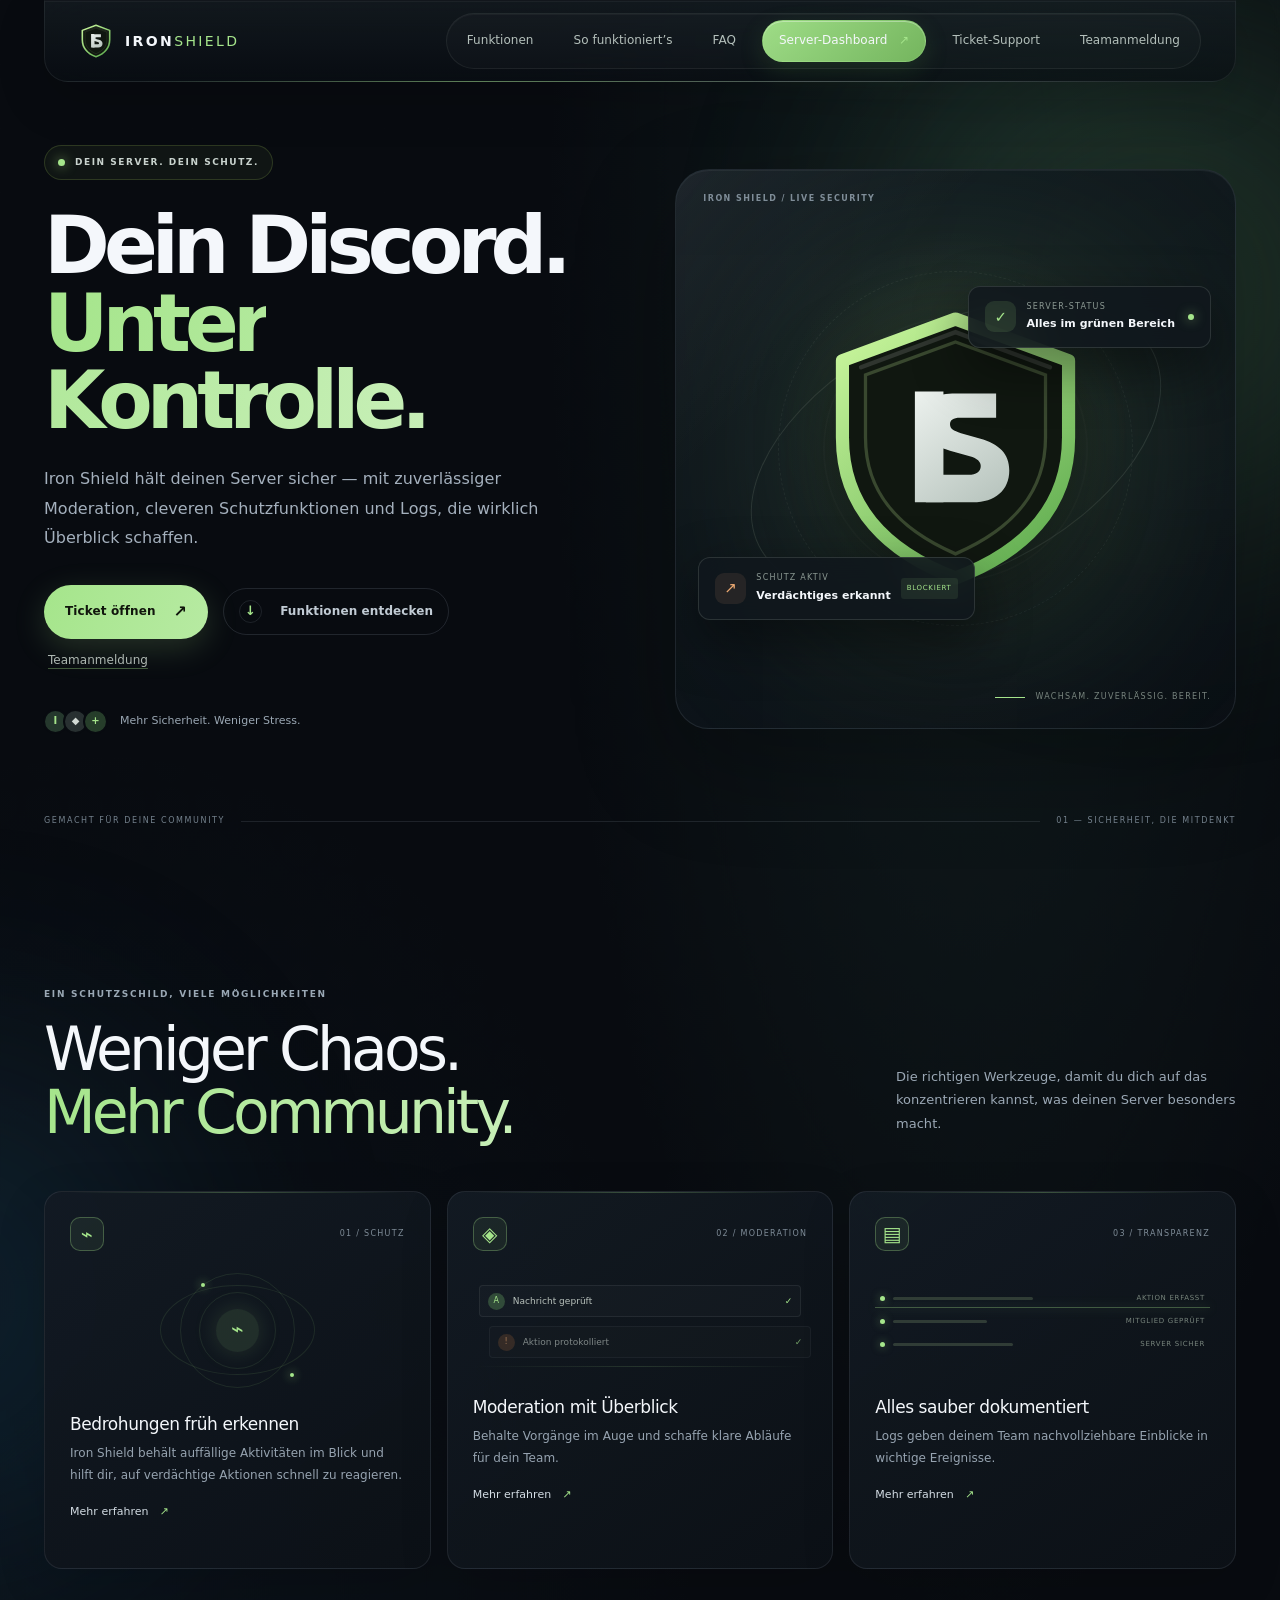
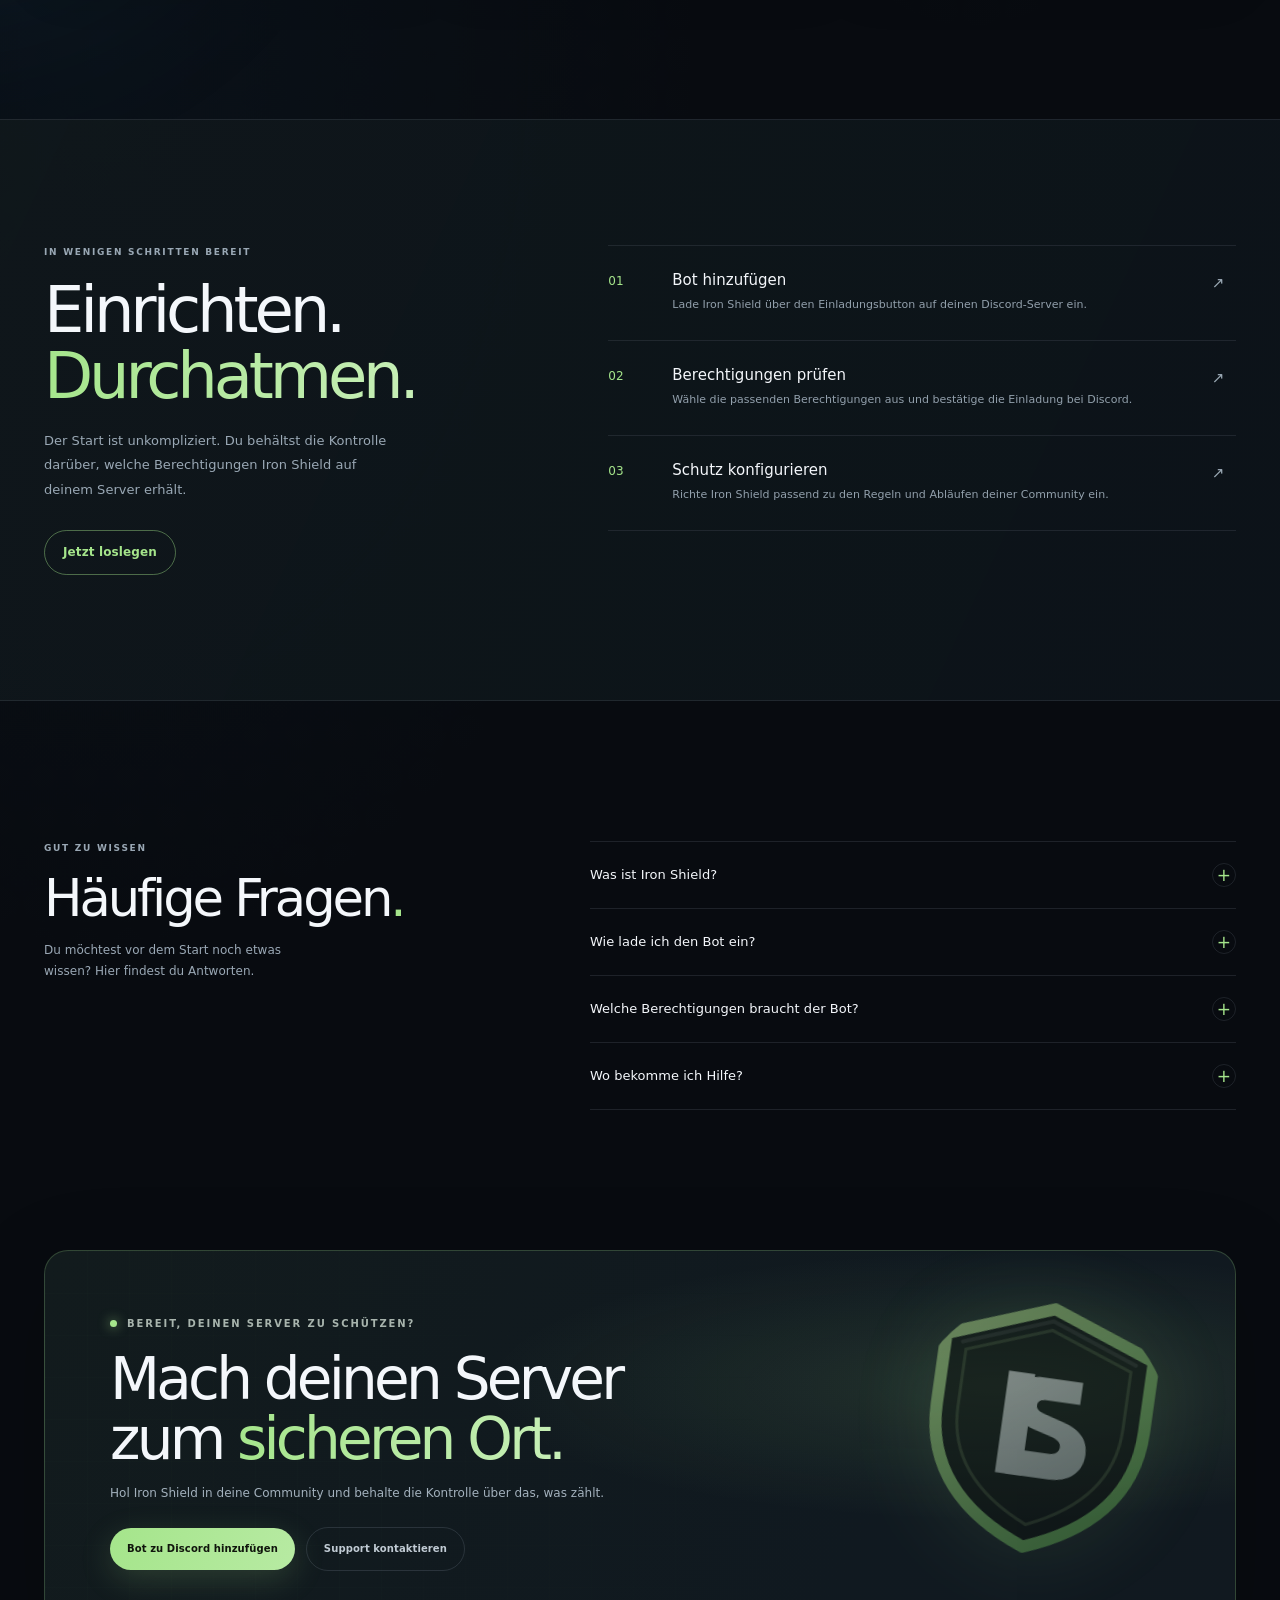
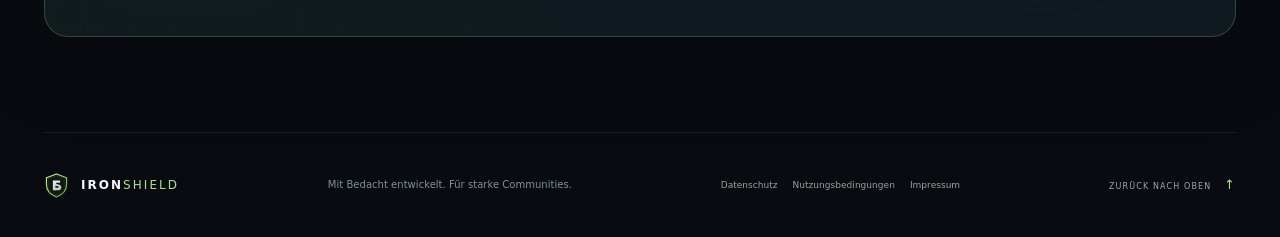
==== commit 6f64c849: "Add files via upload" ====
--- a/index.html
+++ b/index.html
@@ -6,31 +6,31 @@
   <meta name="theme-color" content="#090c11" />
   <meta name="description" content="Iron Shield schützt deinen Discord-Server mit moderner Sicherheit, klaren Logs und einfacher Kontrolle." />
   <title>Iron Shield — Sicherheit für deinen Discord</title>
-  <link rel="preload" as="image" href="/assets/bot-logo.webp?v=20261001-ticketthreads1" fetchpriority="high" />
-  <link rel="icon" type="image/webp" href="/assets/bot-logo.webp?v=20261001-ticketthreads1" />
+  <link rel="preload" as="image" href="/assets/ironshield-logo.svg?v=20261001-ticketthreads1" fetchpriority="high" />
+  <link rel="icon" type="image/svg+xml" href="/assets/ironshield-logo.svg?v=20261001-ticketthreads1" />
   <link rel="stylesheet" href="/assets/styles.css" />
 </head>
 <body>
   <div class="ambient ambient-one"></div><div class="ambient ambient-two"></div>
   <header class="site-header">
-    <a class="brand" href="#start" aria-label="Iron Shield Startseite"><span class="brand-mark"><img src="/assets/bot-logo.webp?v=20261001-ticketthreads1" alt="" /></span><span class="brand-name">IRON<span>SHIELD</span></span></a>
+    <a class="brand" href="#start" aria-label="Iron Shield Startseite"><span class="brand-mark"><img src="/assets/ironshield-logo.svg?v=20261001-ticketthreads1" alt="" /></span><span class="brand-name">IRON<span>SHIELD</span></span></a>
     <button class="menu-toggle" aria-label="Menü öffnen" aria-expanded="false"><span></span><span></span></button>
-    <nav class="main-nav" aria-label="Hauptnavigation"><a href="#funktionen">Funktionen</a><a href="#so-gehts">So funktioniert’s</a><a href="#faq">FAQ</a><a class="nav-cta" href="/?route=dashboard">Server-Dashboard <span>↗</span></a><a href="/?route=support">Ticket-Support</a><a href="/?route=team_login">Teamanmeldung</a></nav>
+    <nav class="main-nav" aria-label="Hauptnavigation"><a href="#funktionen">Funktionen</a><a href="#so-gehts">So funktioniert’s</a><a href="#faq">FAQ</a><a class="nav-cta" href="/dashboard.html">Server-Dashboard <span>↗</span></a><a href="/support.html">Ticket-Support</a><a href="/team-login.html">Teamanmeldung</a></nav>
   </header>
 
-  <?= team_render_public_announcements() ?>
+  <div id="public-announcements" aria-live="polite"></div>
   <main id="start">
     <section class="hero section-wrap">
       <div class="hero-copy"><div class="eyebrow"><span class="status-dot"></span> DEIN SERVER. DEIN SCHUTZ.</div>
         <h1>Dein Discord.<br /><span>Unter Kontrolle.</span></h1>
         <p class="hero-lede">Iron Shield hält deinen Server sicher — mit zuverlässiger Moderation, cleveren Schutzfunktionen und Logs, die wirklich Überblick schaffen.</p>
-        <div class="hero-actions"><a class="button button-primary" href="/?route=support">Ticket öffnen <span>↗</span></a><a class="button button-quiet" href="#funktionen"><span class="play-icon">↓</span> Funktionen entdecken</a></div><a class="team-login-under" href="/?route=team_login">Teamanmeldung</a>
+        <div class="hero-actions"><a class="button button-primary" href="/support.html">Ticket öffnen <span>↗</span></a><a class="button button-quiet" href="#funktionen"><span class="play-icon">↓</span> Funktionen entdecken</a></div><a class="team-login-under" href="/team-login.html">Teamanmeldung</a>
         <div class="hero-proof"><div class="avatar-stack"><span>I</span><span>◆</span><span>+</span></div><span>Mehr Sicherheit. Weniger Stress.</span></div>
       </div>
       <div class="hero-visual" aria-label="Iron Shield Sicherheitsfunktionen">
         <div class="orbit orbit-a"></div><div class="orbit orbit-b"></div>
         <div class="shield-glow"></div>
-        <div class="shield-art"><img src="/assets/bot-logo.webp?v=20261001-ticketthreads1" alt="Iron Shield Logo" /></div>
+        <div class="shield-art"><img src="/assets/ironshield-logo.svg?v=20261001-ticketthreads1" alt="Iron Shield Logo" /></div>
         <div class="float-card card-secure"><span class="card-icon">✓</span><div><small>SERVER-STATUS</small><strong>Alles im grünen Bereich</strong></div><span class="mini-dot"></span></div>
         <div class="float-card card-alert"><span class="alert-icon">↗</span><div><small>SCHUTZ AKTIV</small><strong>Verdächtiges erkannt</strong></div><span class="alert-tag">BLOCKIERT</span></div>
         <div class="visual-caption"><span class="caption-line"></span><span>WACHSAM. ZUVERLÄSSIG. BEREIT.</span></div>
@@ -51,10 +51,10 @@
 
     <section class="faq-section section-wrap" id="faq"><div class="faq-heading"><div class="eyebrow">GUT ZU WISSEN</div><h2>Häufige Fragen<span>.</span></h2><p>Du möchtest vor dem Start noch etwas wissen? Hier findest du Antworten.</p></div><div class="faq-list"><details class="faq-item"><summary>Was ist Iron Shield?<span class="faq-plus">+</span></summary><p>Iron Shield ist ein Sicherheits- und Moderationsbot für Discord. Er unterstützt Serverteams dabei, Aktivitäten im Blick zu behalten und ihre Community zu schützen.</p></details><details class="faq-item"><summary>Wie lade ich den Bot ein?<span class="faq-plus">+</span></summary><p>Klicke auf „Iron Shield einladen“ und folge dem Discord-Autorisierungsdialog. Prüfe die angefragten Berechtigungen, bevor du die Einladung bestätigst.</p></details><details class="faq-item"><summary>Welche Berechtigungen braucht der Bot?<span class="faq-plus">+</span></summary><p>Das hängt davon ab, welche Funktionen du verwenden möchtest. Vergib nur die Berechtigungen, die für deine gewünschte Einrichtung erforderlich sind.</p></details><details class="faq-item"><summary>Wo bekomme ich Hilfe?<span class="faq-plus">+</span></summary><p>Nutze den Support-Button, um den offiziellen Support-Bereich zu öffnen. Dort kann dir das Iron Shield Team weiterhelfen.</p></details></div></section>
 
-    <section class="invite-wrap section-wrap" id="einladen"><div class="invite-panel"><div class="invite-grid"></div><div class="invite-content"><div class="eyebrow"><span class="status-dot"></span> BEREIT, DEINEN SERVER ZU SCHÜTZEN?</div><h2>Mach deinen Server<br />zum <span>sicheren Ort.</span></h2><p>Hol Iron Shield in deine Community und behalte die Kontrolle über das, was zählt.</p><div class="invite-actions"><a class="button button-primary" href="https://discord.com/oauth2/authorize?client_id=1479835689284669461&permissions=0&scope=bot%20applications.commands" target="_blank" rel="noopener noreferrer">Bot zu Discord hinzufügen <span>↗</span></a><a class="button button-quiet" href="/?route=support">Ticket-Support öffnen <span>↗</span></a></div></div><div class="invite-shield"><img src="/assets/bot-logo.webp?v=20261001-ticketthreads1" alt="" /></div></div></section>
+    <section class="invite-wrap section-wrap" id="einladen"><div class="invite-panel"><div class="invite-grid"></div><div class="invite-content"><div class="eyebrow"><span class="status-dot"></span> BEREIT, DEINEN SERVER ZU SCHÜTZEN?</div><h2>Mach deinen Server<br />zum <span>sicheren Ort.</span></h2><p>Hol Iron Shield in deine Community und behalte die Kontrolle über das, was zählt.</p><div class="invite-actions"><a class="button button-primary" href="https://discord.com/oauth2/authorize?client_id=1479835689284669461&permissions=0&scope=bot%20applications.commands" target="_blank" rel="noopener noreferrer">Bot zu Discord hinzufügen <span>↗</span></a><a class="button button-quiet" href="/support.html">Ticket-Support öffnen <span>↗</span></a></div></div><div class="invite-shield"><img src="/assets/ironshield-logo.svg?v=20261001-ticketthreads1" alt="" /></div></div></section>
   </main>
 
-  <footer class="site-footer section-wrap"><a class="brand footer-brand" href="#start"><span class="brand-mark"><img src="/assets/bot-logo.webp?v=20261001-ticketthreads1" alt="" /></span><span class="brand-name">IRON<span>SHIELD</span></span></a><span class="footer-note">Mit Bedacht entwickelt. Für starke Communities.</span><nav class="footer-legal" aria-label="Rechtliches"><a href="/includes/recht.php?seite=datenschutz">Datenschutz</a><a href="/includes/recht.php?seite=nutzungsbedingungen">Nutzungsbedingungen</a><a href="/includes/recht.php?seite=impressum">Impressum</a></nav><a class="back-top" href="#start">ZURÜCK NACH OBEN <span>↑</span></a></footer>
+  <footer class="site-footer section-wrap"><a class="brand footer-brand" href="#start"><span class="brand-mark"><img src="/assets/ironshield-logo.svg?v=20261001-ticketthreads1" alt="" /></span><span class="brand-name">IRON<span>SHIELD</span></span></a><span class="footer-note">Mit Bedacht entwickelt. Für starke Communities.</span><nav class="footer-legal" aria-label="Rechtliches"><a href="/datenschutz.html">Datenschutz</a><a href="/nutzungsbedingungen.html">Nutzungsbedingungen</a><a href="/impressum.html">Impressum</a></nav><a class="back-top" href="#start">ZURÜCK NACH OBEN <span>↑</span></a></footer>
   <div class="toast" role="status" aria-live="polite"></div>
   <script src="/assets/script.js"></script>
 </body>
--- a/assets/styles.css
+++ b/assets/styles.css
@@ -275,3 +275,6 @@
 .dashboard-bot-modules{margin-top:26px;padding-top:22px;border-top:1px solid var(--line)}.dashboard-bot-modules-heading h3{margin:0;font:600 19px/1.3 var(--display)}.dashboard-bot-modules-heading p{margin:5px 0 0;color:var(--muted);font-size:11px}.dashboard-bot-module-category{margin-top:19px}.dashboard-bot-module-category h4{margin:0 0 8px;color:#c8d2cc;font-size:11px;font-weight:700}.dashboard-bot-module-list{display:grid;grid-template-columns:repeat(2,minmax(0,1fr));gap:8px}.dashboard-bot-module-row{display:grid;grid-template-columns:minmax(0,1fr) auto;align-items:center;gap:10px;padding:11px 12px;border:1px solid var(--line);border-radius:10px;background:rgba(255,255,255,.018)}.dashboard-bot-module-copy{display:flex;align-items:center;justify-content:space-between;gap:12px;min-width:0;cursor:pointer}.dashboard-bot-module-copy span{min-width:0}.dashboard-bot-module-copy strong,.dashboard-bot-module-copy small{display:block;overflow-wrap:anywhere}.dashboard-bot-module-copy strong{color:var(--text);font-size:11px}.dashboard-bot-module-copy small{margin-top:3px;color:var(--muted);font-size:9px;line-height:1.45}.dashboard-bot-module-copy input{width:18px;height:18px;flex:0 0 auto;accent-color:var(--green)}.dashboard-bot-module-row .button{min-height:36px;padding:8px 12px;font-size:10px}.dashboard-bot-modules .dashboard-message{margin-top:12px}
 @media(max-width:640px){.dashboard-bot-module-list{grid-template-columns:minmax(0,1fr)}.dashboard-bot-module-row{grid-template-columns:minmax(0,1fr) auto;padding:10px}.dashboard-bot-module-row .button{padding:8px 9px}}
 
+.error-page { min-height: 100vh; display: grid; align-content: center; max-width: 680px; }
+
+.dashboard-page .dashboard-eyebrow{display:flex;align-items:center;gap:9px}.dashboard-page .dashboard-eyebrow img{width:26px;height:26px;object-fit:contain}
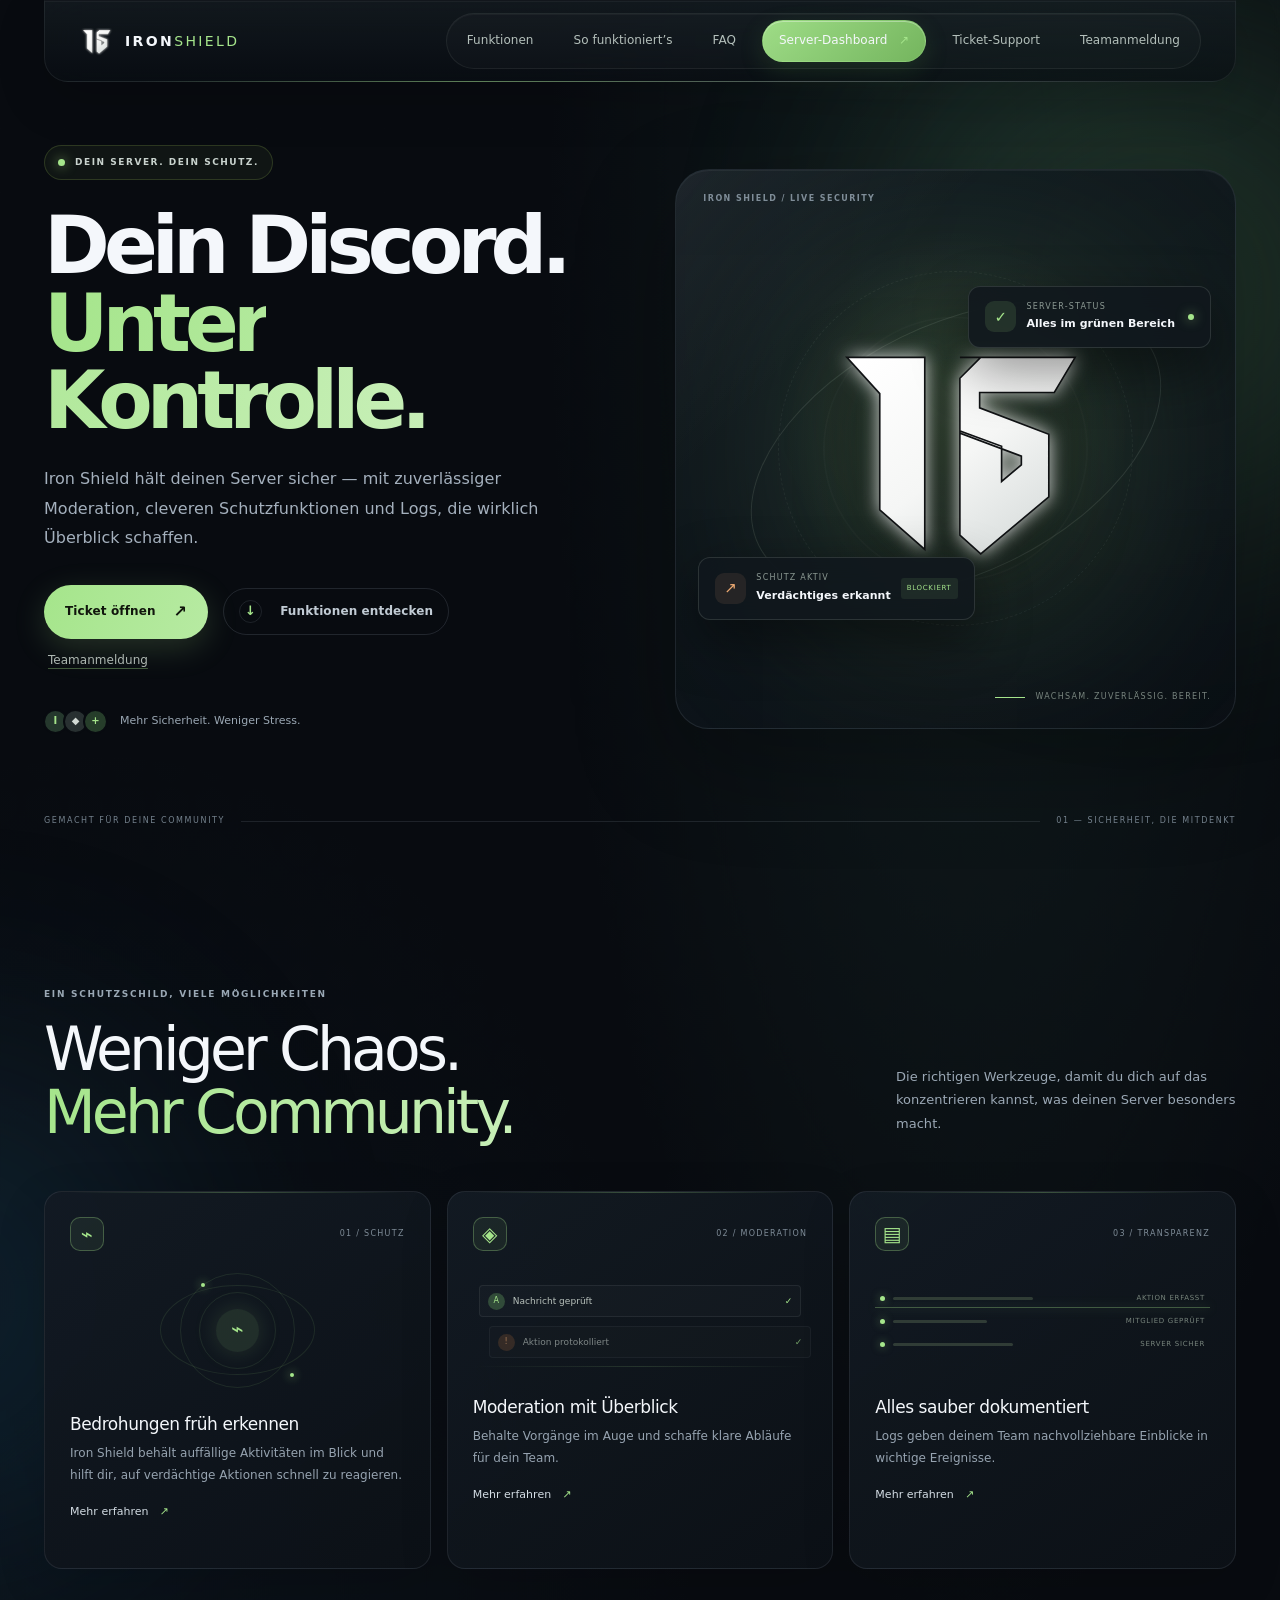
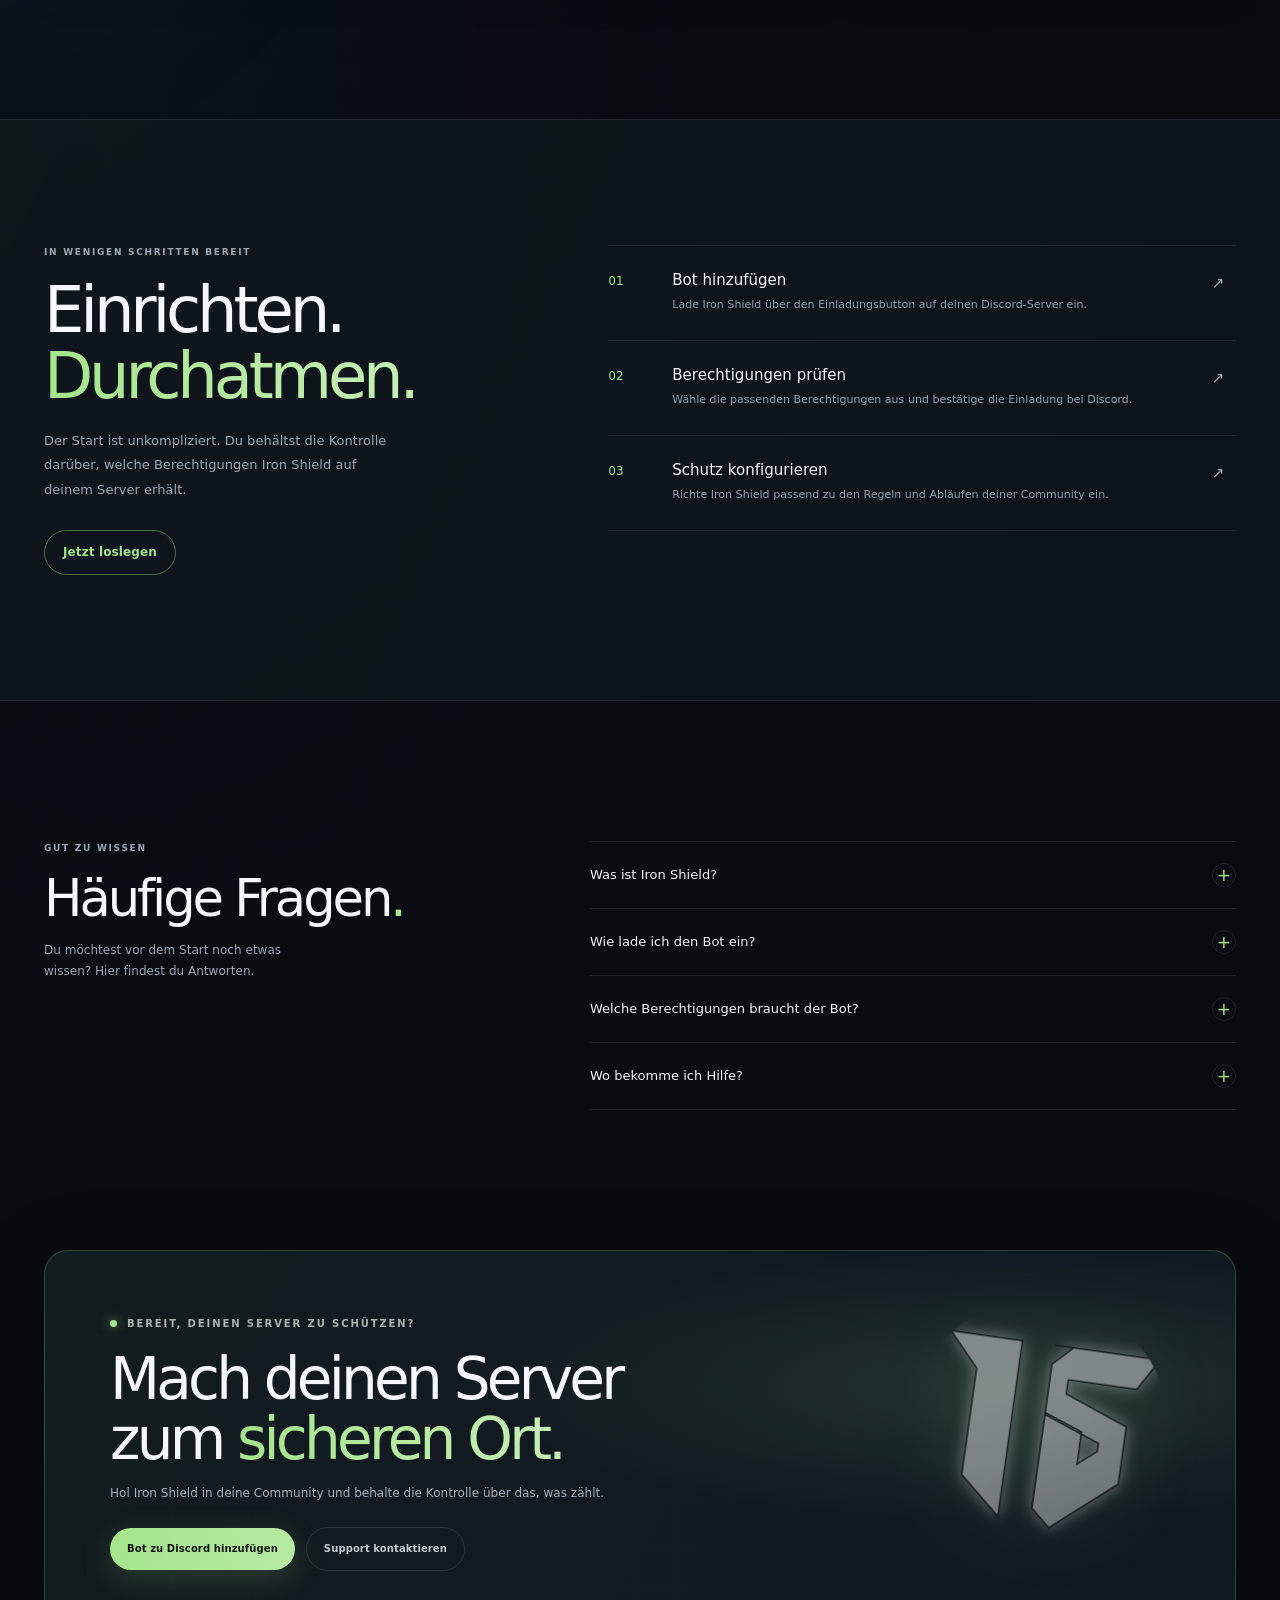
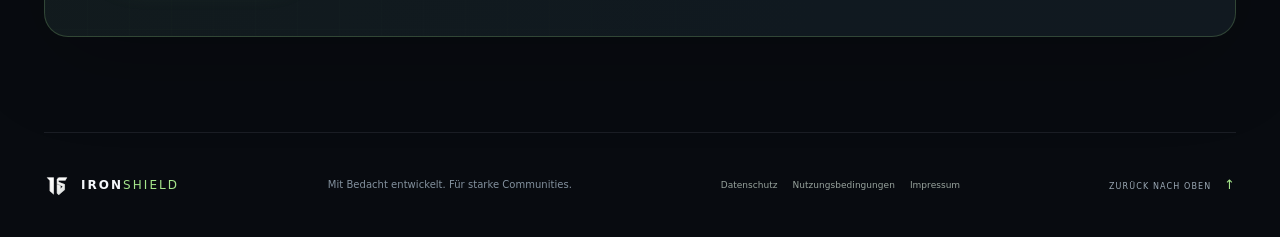
==== commit f3a4a1fb: "Add files via upload" ====
--- a/index.html
+++ b/index.html
@@ -6,14 +6,14 @@
   <meta name="theme-color" content="#090c11" />
   <meta name="description" content="Iron Shield schützt deinen Discord-Server mit moderner Sicherheit, klaren Logs und einfacher Kontrolle." />
   <title>Iron Shield — Sicherheit für deinen Discord</title>
-  <link rel="preload" as="image" href="/assets/ironshield-logo.svg?v=20261001-ticketthreads1" fetchpriority="high" />
-  <link rel="icon" type="image/svg+xml" href="/assets/ironshield-logo.svg?v=20261001-ticketthreads1" />
+  <link rel="preload" as="image" href="/assets/ironshield-logo.svg?v=20261004-is-monogram" fetchpriority="high" />
+  <link rel="icon" type="image/svg+xml" href="/assets/ironshield-logo.svg?v=20261004-is-monogram" />
   <link rel="stylesheet" href="/assets/styles.css" />
 </head>
 <body>
   <div class="ambient ambient-one"></div><div class="ambient ambient-two"></div>
   <header class="site-header">
-    <a class="brand" href="#start" aria-label="Iron Shield Startseite"><span class="brand-mark"><img src="/assets/ironshield-logo.svg?v=20261001-ticketthreads1" alt="" /></span><span class="brand-name">IRON<span>SHIELD</span></span></a>
+    <a class="brand" href="#start" aria-label="Iron Shield Startseite"><span class="brand-mark"><img src="/assets/ironshield-logo.svg?v=20261004-is-monogram" alt="" /></span><span class="brand-name">IRON<span>SHIELD</span></span></a>
     <button class="menu-toggle" aria-label="Menü öffnen" aria-expanded="false"><span></span><span></span></button>
     <nav class="main-nav" aria-label="Hauptnavigation"><a href="#funktionen">Funktionen</a><a href="#so-gehts">So funktioniert’s</a><a href="#faq">FAQ</a><a class="nav-cta" href="/dashboard.html">Server-Dashboard <span>↗</span></a><a href="/support.html">Ticket-Support</a><a href="/team-login.html">Teamanmeldung</a></nav>
   </header>
@@ -30,7 +30,7 @@
       <div class="hero-visual" aria-label="Iron Shield Sicherheitsfunktionen">
         <div class="orbit orbit-a"></div><div class="orbit orbit-b"></div>
         <div class="shield-glow"></div>
-        <div class="shield-art"><img src="/assets/ironshield-logo.svg?v=20261001-ticketthreads1" alt="Iron Shield Logo" /></div>
+        <div class="shield-art"><img src="/assets/ironshield-logo.svg?v=20261004-is-monogram" alt="Iron Shield Logo" /></div>
         <div class="float-card card-secure"><span class="card-icon">✓</span><div><small>SERVER-STATUS</small><strong>Alles im grünen Bereich</strong></div><span class="mini-dot"></span></div>
         <div class="float-card card-alert"><span class="alert-icon">↗</span><div><small>SCHUTZ AKTIV</small><strong>Verdächtiges erkannt</strong></div><span class="alert-tag">BLOCKIERT</span></div>
         <div class="visual-caption"><span class="caption-line"></span><span>WACHSAM. ZUVERLÄSSIG. BEREIT.</span></div>
@@ -51,10 +51,10 @@
 
     <section class="faq-section section-wrap" id="faq"><div class="faq-heading"><div class="eyebrow">GUT ZU WISSEN</div><h2>Häufige Fragen<span>.</span></h2><p>Du möchtest vor dem Start noch etwas wissen? Hier findest du Antworten.</p></div><div class="faq-list"><details class="faq-item"><summary>Was ist Iron Shield?<span class="faq-plus">+</span></summary><p>Iron Shield ist ein Sicherheits- und Moderationsbot für Discord. Er unterstützt Serverteams dabei, Aktivitäten im Blick zu behalten und ihre Community zu schützen.</p></details><details class="faq-item"><summary>Wie lade ich den Bot ein?<span class="faq-plus">+</span></summary><p>Klicke auf „Iron Shield einladen“ und folge dem Discord-Autorisierungsdialog. Prüfe die angefragten Berechtigungen, bevor du die Einladung bestätigst.</p></details><details class="faq-item"><summary>Welche Berechtigungen braucht der Bot?<span class="faq-plus">+</span></summary><p>Das hängt davon ab, welche Funktionen du verwenden möchtest. Vergib nur die Berechtigungen, die für deine gewünschte Einrichtung erforderlich sind.</p></details><details class="faq-item"><summary>Wo bekomme ich Hilfe?<span class="faq-plus">+</span></summary><p>Nutze den Support-Button, um den offiziellen Support-Bereich zu öffnen. Dort kann dir das Iron Shield Team weiterhelfen.</p></details></div></section>
 
-    <section class="invite-wrap section-wrap" id="einladen"><div class="invite-panel"><div class="invite-grid"></div><div class="invite-content"><div class="eyebrow"><span class="status-dot"></span> BEREIT, DEINEN SERVER ZU SCHÜTZEN?</div><h2>Mach deinen Server<br />zum <span>sicheren Ort.</span></h2><p>Hol Iron Shield in deine Community und behalte die Kontrolle über das, was zählt.</p><div class="invite-actions"><a class="button button-primary" href="https://discord.com/oauth2/authorize?client_id=1479835689284669461&permissions=0&scope=bot%20applications.commands" target="_blank" rel="noopener noreferrer">Bot zu Discord hinzufügen <span>↗</span></a><a class="button button-quiet" href="/support.html">Ticket-Support öffnen <span>↗</span></a></div></div><div class="invite-shield"><img src="/assets/ironshield-logo.svg?v=20261001-ticketthreads1" alt="" /></div></div></section>
+    <section class="invite-wrap section-wrap" id="einladen"><div class="invite-panel"><div class="invite-grid"></div><div class="invite-content"><div class="eyebrow"><span class="status-dot"></span> BEREIT, DEINEN SERVER ZU SCHÜTZEN?</div><h2>Mach deinen Server<br />zum <span>sicheren Ort.</span></h2><p>Hol Iron Shield in deine Community und behalte die Kontrolle über das, was zählt.</p><div class="invite-actions"><a class="button button-primary" href="https://discord.com/oauth2/authorize?client_id=1479835689284669461&permissions=0&scope=bot%20applications.commands" target="_blank" rel="noopener noreferrer">Bot zu Discord hinzufügen <span>↗</span></a><a class="button button-quiet" href="/support.html">Ticket-Support öffnen <span>↗</span></a></div></div><div class="invite-shield"><img src="/assets/ironshield-logo.svg?v=20261004-is-monogram" alt="" /></div></div></section>
   </main>
 
-  <footer class="site-footer section-wrap"><a class="brand footer-brand" href="#start"><span class="brand-mark"><img src="/assets/ironshield-logo.svg?v=20261001-ticketthreads1" alt="" /></span><span class="brand-name">IRON<span>SHIELD</span></span></a><span class="footer-note">Mit Bedacht entwickelt. Für starke Communities.</span><nav class="footer-legal" aria-label="Rechtliches"><a href="/datenschutz.html">Datenschutz</a><a href="/nutzungsbedingungen.html">Nutzungsbedingungen</a><a href="/impressum.html">Impressum</a></nav><a class="back-top" href="#start">ZURÜCK NACH OBEN <span>↑</span></a></footer>
+  <footer class="site-footer section-wrap"><a class="brand footer-brand" href="#start"><span class="brand-mark"><img src="/assets/ironshield-logo.svg?v=20261004-is-monogram" alt="" /></span><span class="brand-name">IRON<span>SHIELD</span></span></a><span class="footer-note">Mit Bedacht entwickelt. Für starke Communities.</span><nav class="footer-legal" aria-label="Rechtliches"><a href="/datenschutz.html">Datenschutz</a><a href="/nutzungsbedingungen.html">Nutzungsbedingungen</a><a href="/impressum.html">Impressum</a></nav><a class="back-top" href="#start">ZURÜCK NACH OBEN <span>↑</span></a></footer>
   <div class="toast" role="status" aria-live="polite"></div>
   <script src="/assets/script.js"></script>
 </body>
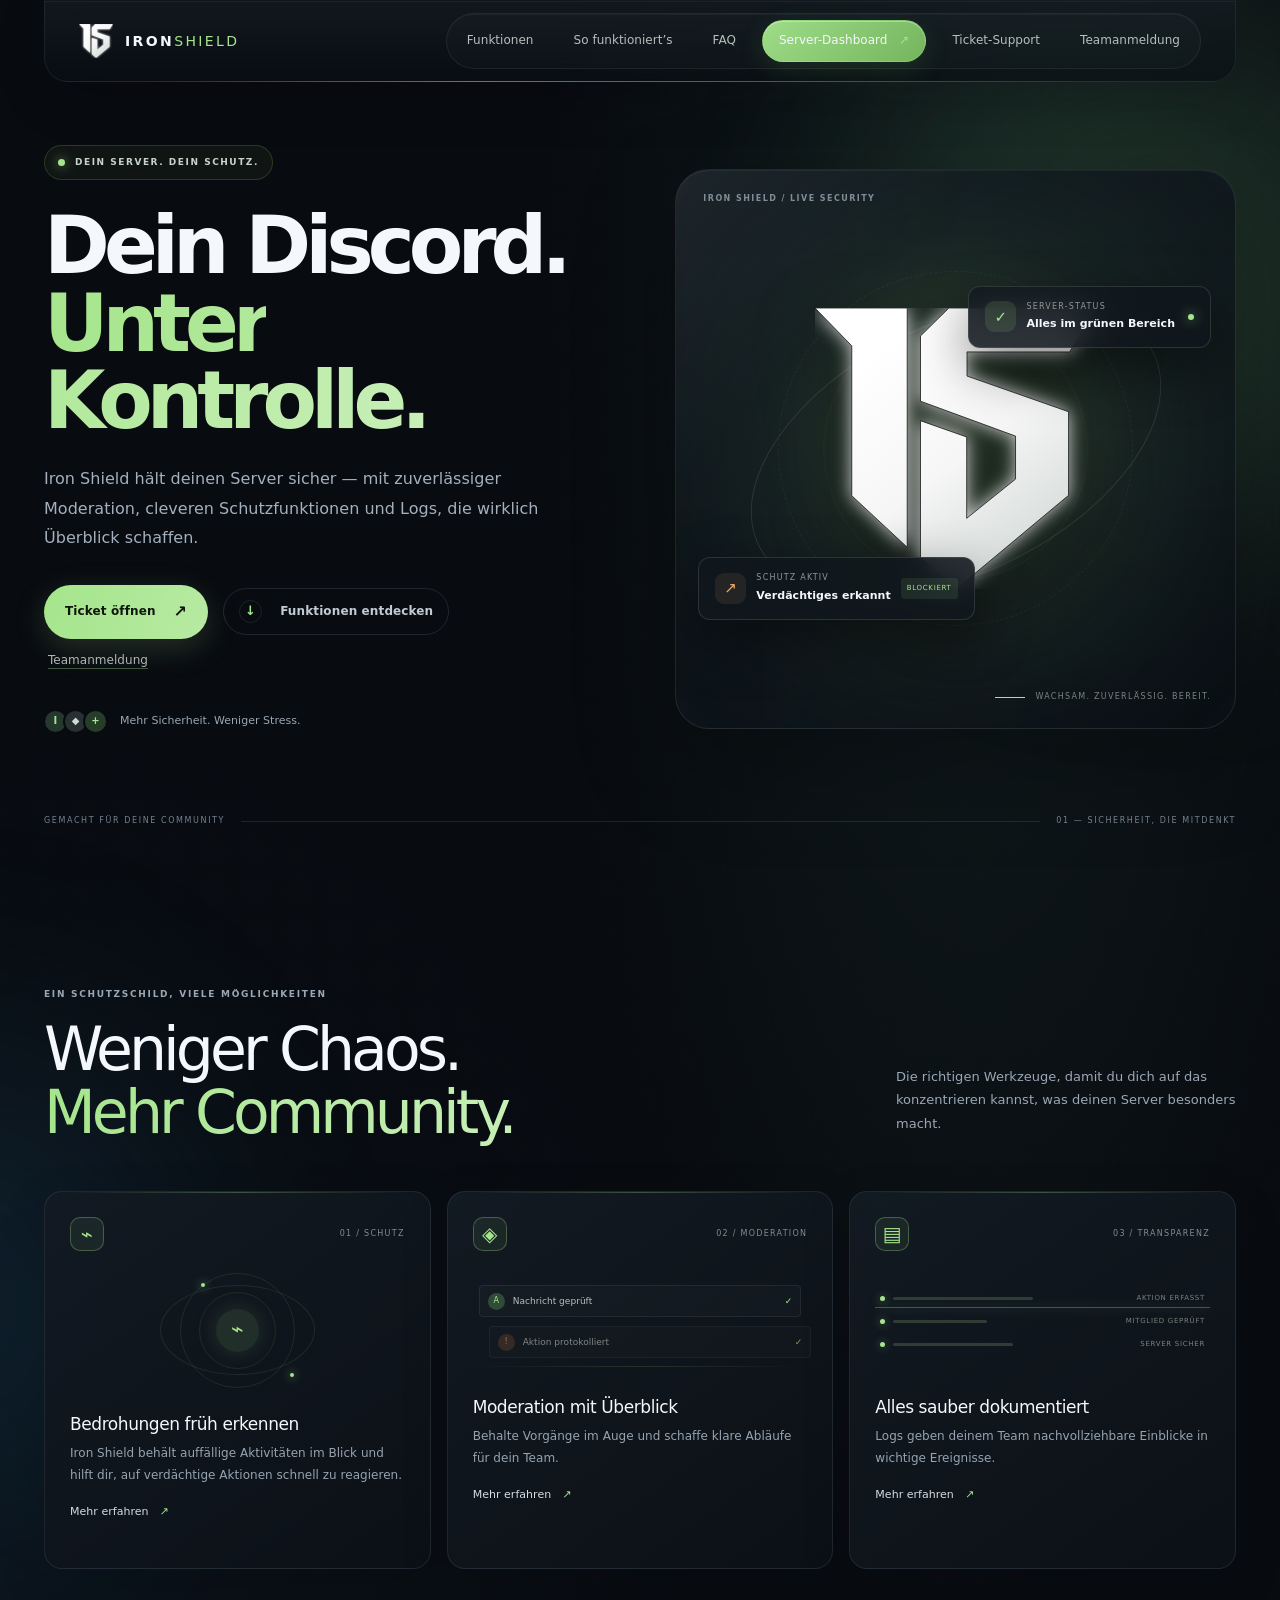
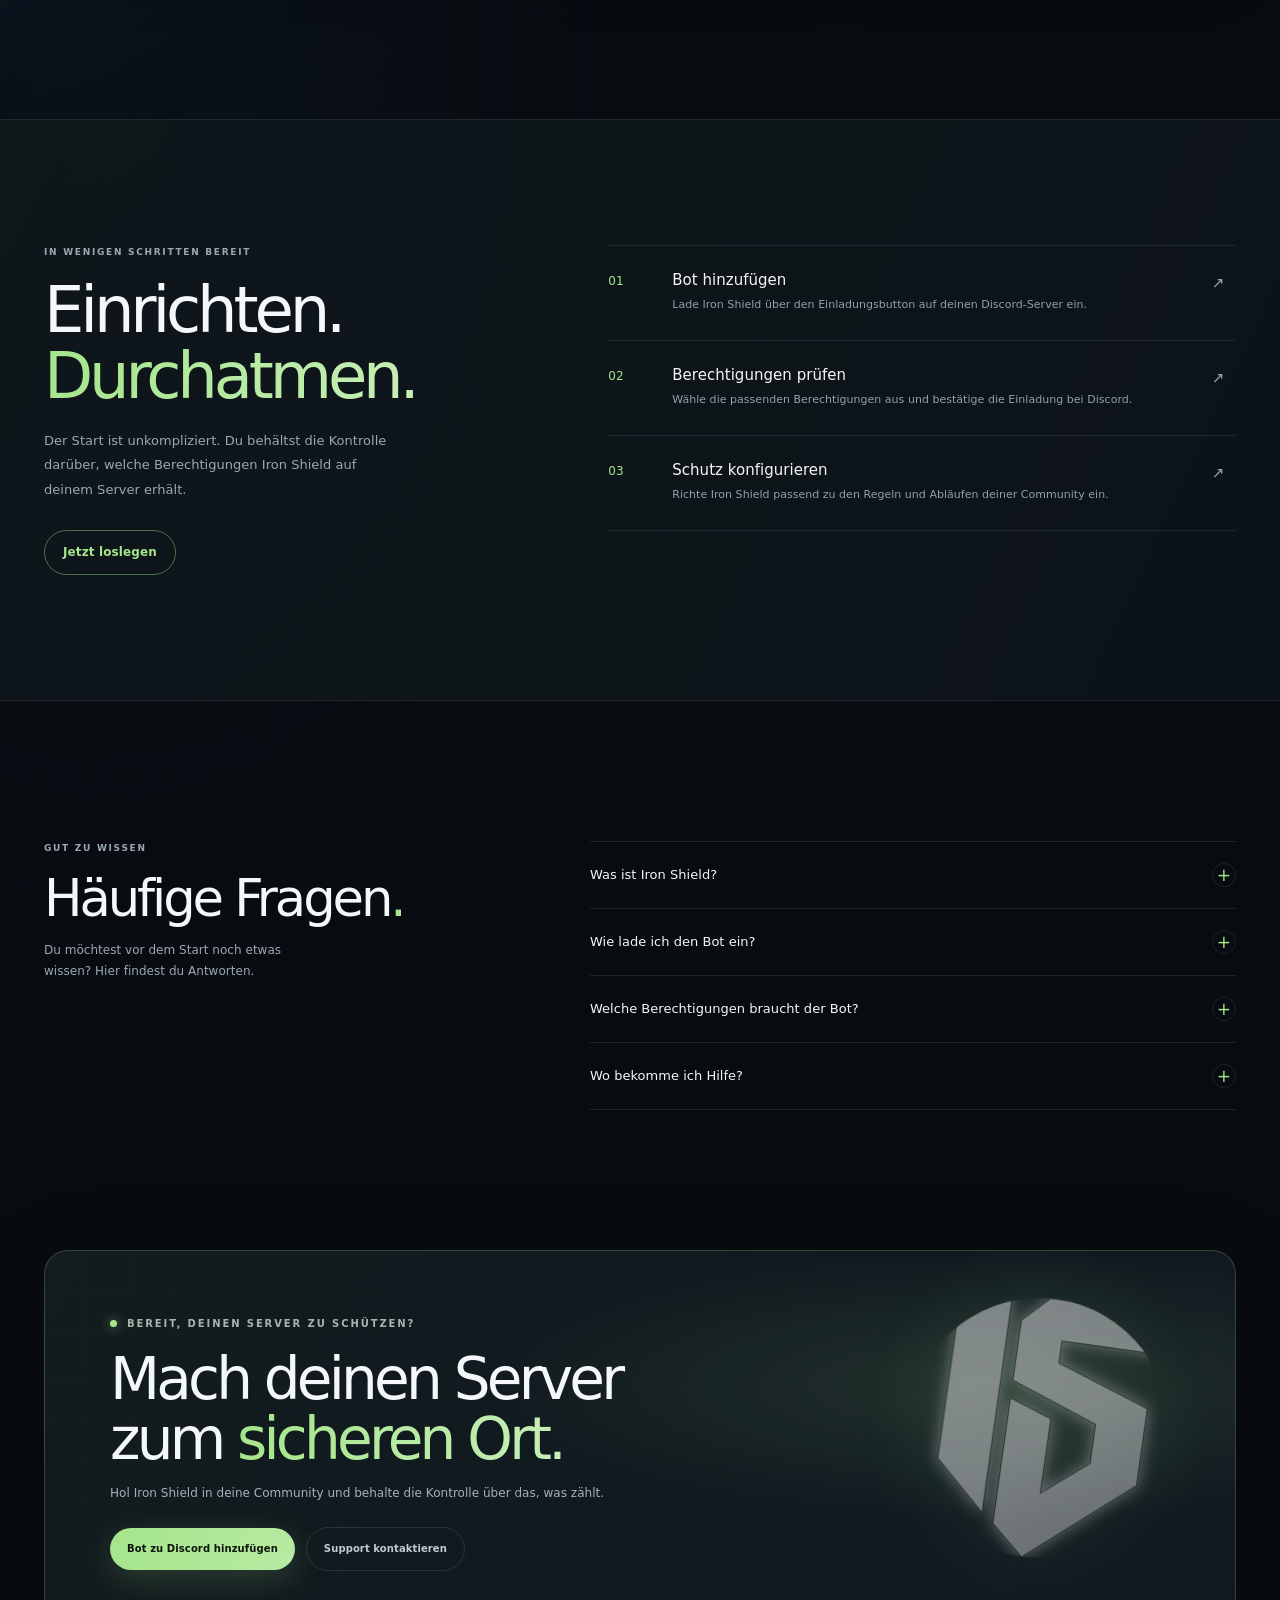
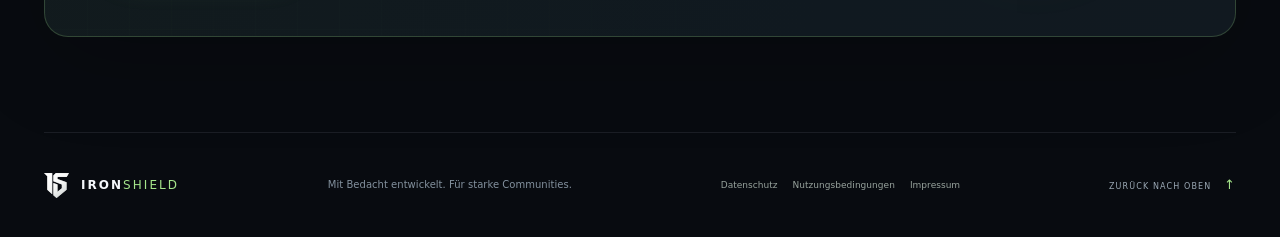
==== commit 718046a1: "Add files via upload" ====
--- a/index.html
+++ b/index.html
@@ -6,14 +6,14 @@
   <meta name="theme-color" content="#090c11" />
   <meta name="description" content="Iron Shield schützt deinen Discord-Server mit moderner Sicherheit, klaren Logs und einfacher Kontrolle." />
   <title>Iron Shield — Sicherheit für deinen Discord</title>
-  <link rel="preload" as="image" href="/assets/ironshield-logo.svg?v=20261004-is-monogram" fetchpriority="high" />
-  <link rel="icon" type="image/svg+xml" href="/assets/ironshield-logo.svg?v=20261004-is-monogram" />
+  <link rel="preload" as="image" href="/assets/ironshield-logo.svg?v=20261004-is-monogram-v2" fetchpriority="high" />
+  <link rel="icon" type="image/svg+xml" href="/assets/ironshield-logo.svg?v=20261004-is-monogram-v2" />
   <link rel="stylesheet" href="/assets/styles.css" />
 </head>
 <body>
   <div class="ambient ambient-one"></div><div class="ambient ambient-two"></div>
   <header class="site-header">
-    <a class="brand" href="#start" aria-label="Iron Shield Startseite"><span class="brand-mark"><img src="/assets/ironshield-logo.svg?v=20261004-is-monogram" alt="" /></span><span class="brand-name">IRON<span>SHIELD</span></span></a>
+    <a class="brand" href="#start" aria-label="Iron Shield Startseite"><span class="brand-mark"><img src="/assets/ironshield-logo.svg?v=20261004-is-monogram-v2" alt="" /></span><span class="brand-name">IRON<span>SHIELD</span></span></a>
     <button class="menu-toggle" aria-label="Menü öffnen" aria-expanded="false"><span></span><span></span></button>
     <nav class="main-nav" aria-label="Hauptnavigation"><a href="#funktionen">Funktionen</a><a href="#so-gehts">So funktioniert’s</a><a href="#faq">FAQ</a><a class="nav-cta" href="/dashboard.html">Server-Dashboard <span>↗</span></a><a href="/support.html">Ticket-Support</a><a href="/team-login.html">Teamanmeldung</a></nav>
   </header>
@@ -30,7 +30,7 @@
       <div class="hero-visual" aria-label="Iron Shield Sicherheitsfunktionen">
         <div class="orbit orbit-a"></div><div class="orbit orbit-b"></div>
         <div class="shield-glow"></div>
-        <div class="shield-art"><img src="/assets/ironshield-logo.svg?v=20261004-is-monogram" alt="Iron Shield Logo" /></div>
+        <div class="shield-art"><img src="/assets/ironshield-logo.svg?v=20261004-is-monogram-v2" alt="Iron Shield Logo" /></div>
         <div class="float-card card-secure"><span class="card-icon">✓</span><div><small>SERVER-STATUS</small><strong>Alles im grünen Bereich</strong></div><span class="mini-dot"></span></div>
         <div class="float-card card-alert"><span class="alert-icon">↗</span><div><small>SCHUTZ AKTIV</small><strong>Verdächtiges erkannt</strong></div><span class="alert-tag">BLOCKIERT</span></div>
         <div class="visual-caption"><span class="caption-line"></span><span>WACHSAM. ZUVERLÄSSIG. BEREIT.</span></div>
@@ -51,10 +51,10 @@
 
     <section class="faq-section section-wrap" id="faq"><div class="faq-heading"><div class="eyebrow">GUT ZU WISSEN</div><h2>Häufige Fragen<span>.</span></h2><p>Du möchtest vor dem Start noch etwas wissen? Hier findest du Antworten.</p></div><div class="faq-list"><details class="faq-item"><summary>Was ist Iron Shield?<span class="faq-plus">+</span></summary><p>Iron Shield ist ein Sicherheits- und Moderationsbot für Discord. Er unterstützt Serverteams dabei, Aktivitäten im Blick zu behalten und ihre Community zu schützen.</p></details><details class="faq-item"><summary>Wie lade ich den Bot ein?<span class="faq-plus">+</span></summary><p>Klicke auf „Iron Shield einladen“ und folge dem Discord-Autorisierungsdialog. Prüfe die angefragten Berechtigungen, bevor du die Einladung bestätigst.</p></details><details class="faq-item"><summary>Welche Berechtigungen braucht der Bot?<span class="faq-plus">+</span></summary><p>Das hängt davon ab, welche Funktionen du verwenden möchtest. Vergib nur die Berechtigungen, die für deine gewünschte Einrichtung erforderlich sind.</p></details><details class="faq-item"><summary>Wo bekomme ich Hilfe?<span class="faq-plus">+</span></summary><p>Nutze den Support-Button, um den offiziellen Support-Bereich zu öffnen. Dort kann dir das Iron Shield Team weiterhelfen.</p></details></div></section>
 
-    <section class="invite-wrap section-wrap" id="einladen"><div class="invite-panel"><div class="invite-grid"></div><div class="invite-content"><div class="eyebrow"><span class="status-dot"></span> BEREIT, DEINEN SERVER ZU SCHÜTZEN?</div><h2>Mach deinen Server<br />zum <span>sicheren Ort.</span></h2><p>Hol Iron Shield in deine Community und behalte die Kontrolle über das, was zählt.</p><div class="invite-actions"><a class="button button-primary" href="https://discord.com/oauth2/authorize?client_id=1479835689284669461&permissions=0&scope=bot%20applications.commands" target="_blank" rel="noopener noreferrer">Bot zu Discord hinzufügen <span>↗</span></a><a class="button button-quiet" href="/support.html">Ticket-Support öffnen <span>↗</span></a></div></div><div class="invite-shield"><img src="/assets/ironshield-logo.svg?v=20261004-is-monogram" alt="" /></div></div></section>
+    <section class="invite-wrap section-wrap" id="einladen"><div class="invite-panel"><div class="invite-grid"></div><div class="invite-content"><div class="eyebrow"><span class="status-dot"></span> BEREIT, DEINEN SERVER ZU SCHÜTZEN?</div><h2>Mach deinen Server<br />zum <span>sicheren Ort.</span></h2><p>Hol Iron Shield in deine Community und behalte die Kontrolle über das, was zählt.</p><div class="invite-actions"><a class="button button-primary" href="https://discord.com/oauth2/authorize?client_id=1479835689284669461&permissions=0&scope=bot%20applications.commands" target="_blank" rel="noopener noreferrer">Bot zu Discord hinzufügen <span>↗</span></a><a class="button button-quiet" href="/support.html">Ticket-Support öffnen <span>↗</span></a></div></div><div class="invite-shield"><img src="/assets/ironshield-logo.svg?v=20261004-is-monogram-v2" alt="" /></div></div></section>
   </main>
 
-  <footer class="site-footer section-wrap"><a class="brand footer-brand" href="#start"><span class="brand-mark"><img src="/assets/ironshield-logo.svg?v=20261004-is-monogram" alt="" /></span><span class="brand-name">IRON<span>SHIELD</span></span></a><span class="footer-note">Mit Bedacht entwickelt. Für starke Communities.</span><nav class="footer-legal" aria-label="Rechtliches"><a href="/datenschutz.html">Datenschutz</a><a href="/nutzungsbedingungen.html">Nutzungsbedingungen</a><a href="/impressum.html">Impressum</a></nav><a class="back-top" href="#start">ZURÜCK NACH OBEN <span>↑</span></a></footer>
+  <footer class="site-footer section-wrap"><a class="brand footer-brand" href="#start"><span class="brand-mark"><img src="/assets/ironshield-logo.svg?v=20261004-is-monogram-v2" alt="" /></span><span class="brand-name">IRON<span>SHIELD</span></span></a><span class="footer-note">Mit Bedacht entwickelt. Für starke Communities.</span><nav class="footer-legal" aria-label="Rechtliches"><a href="/datenschutz.html">Datenschutz</a><a href="/nutzungsbedingungen.html">Nutzungsbedingungen</a><a href="/impressum.html">Impressum</a></nav><a class="back-top" href="#start">ZURÜCK NACH OBEN <span>↑</span></a></footer>
   <div class="toast" role="status" aria-live="polite"></div>
   <script src="/assets/script.js"></script>
 </body>
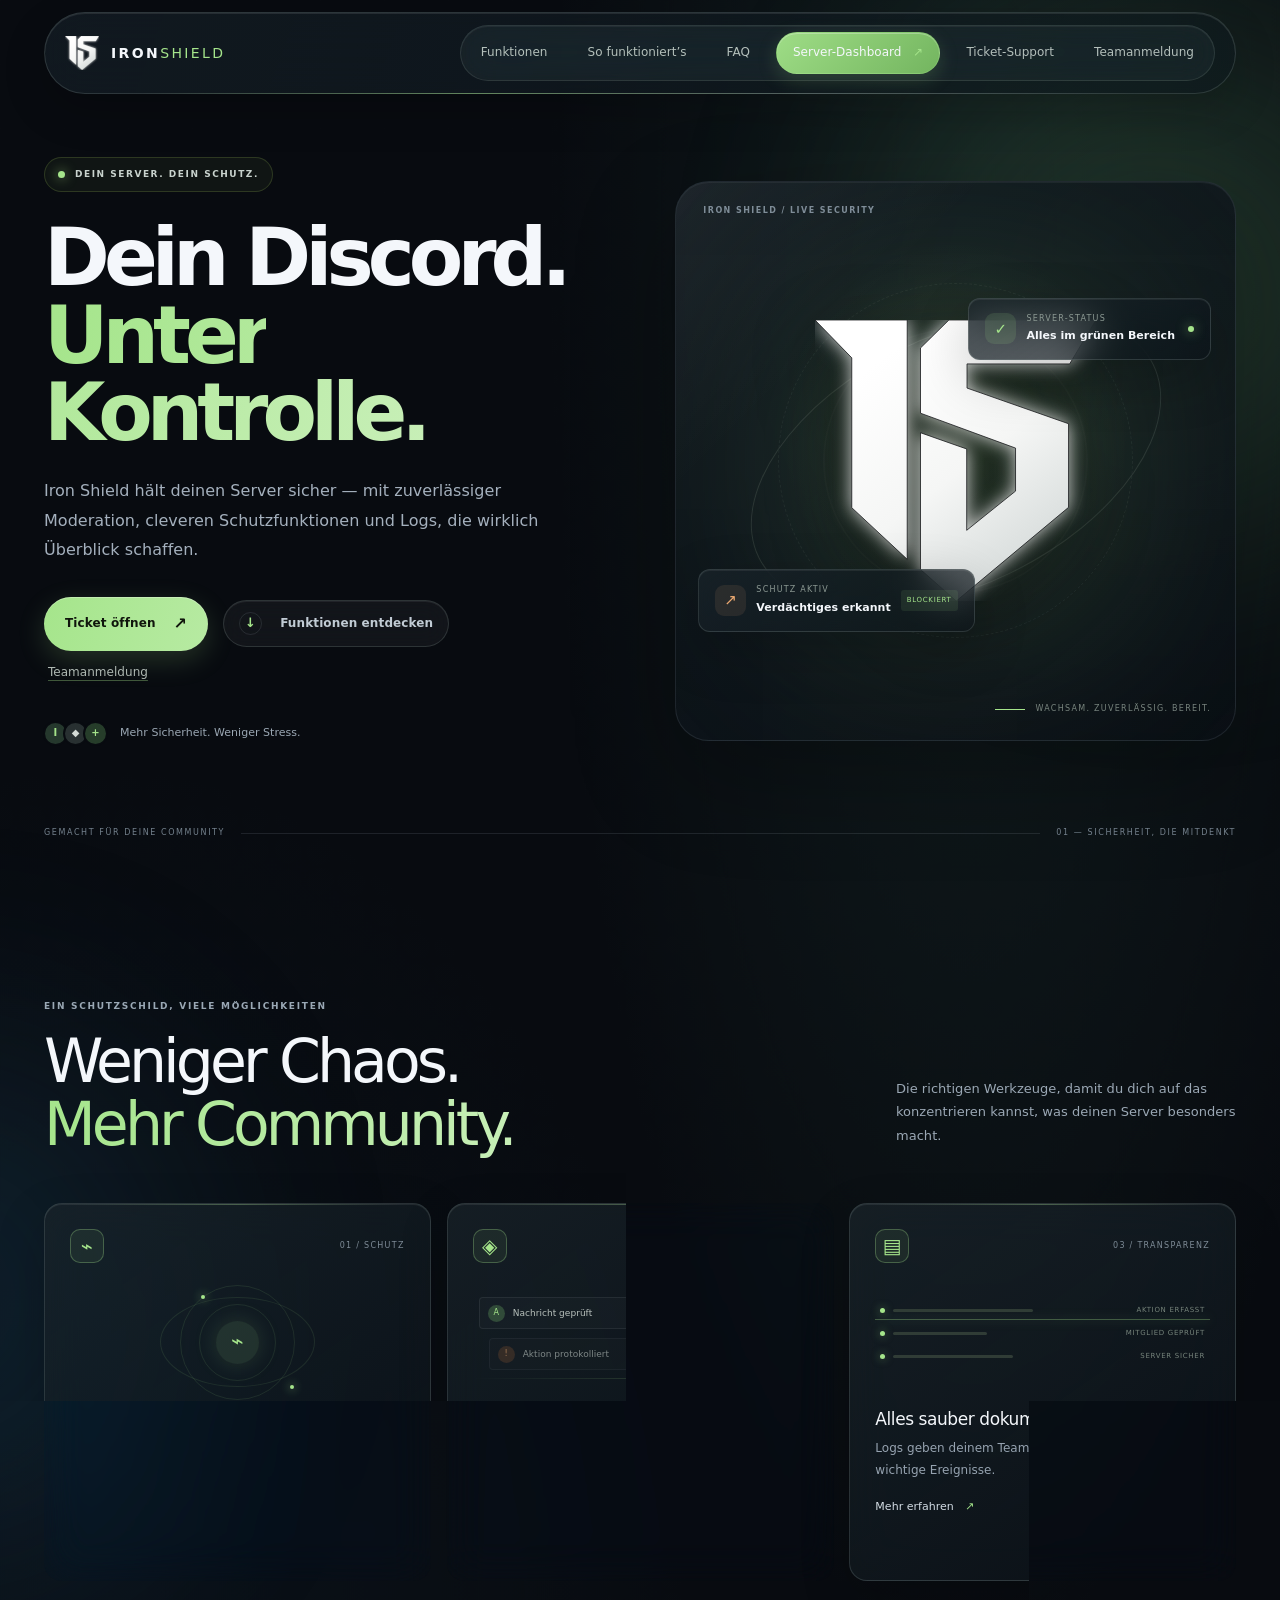
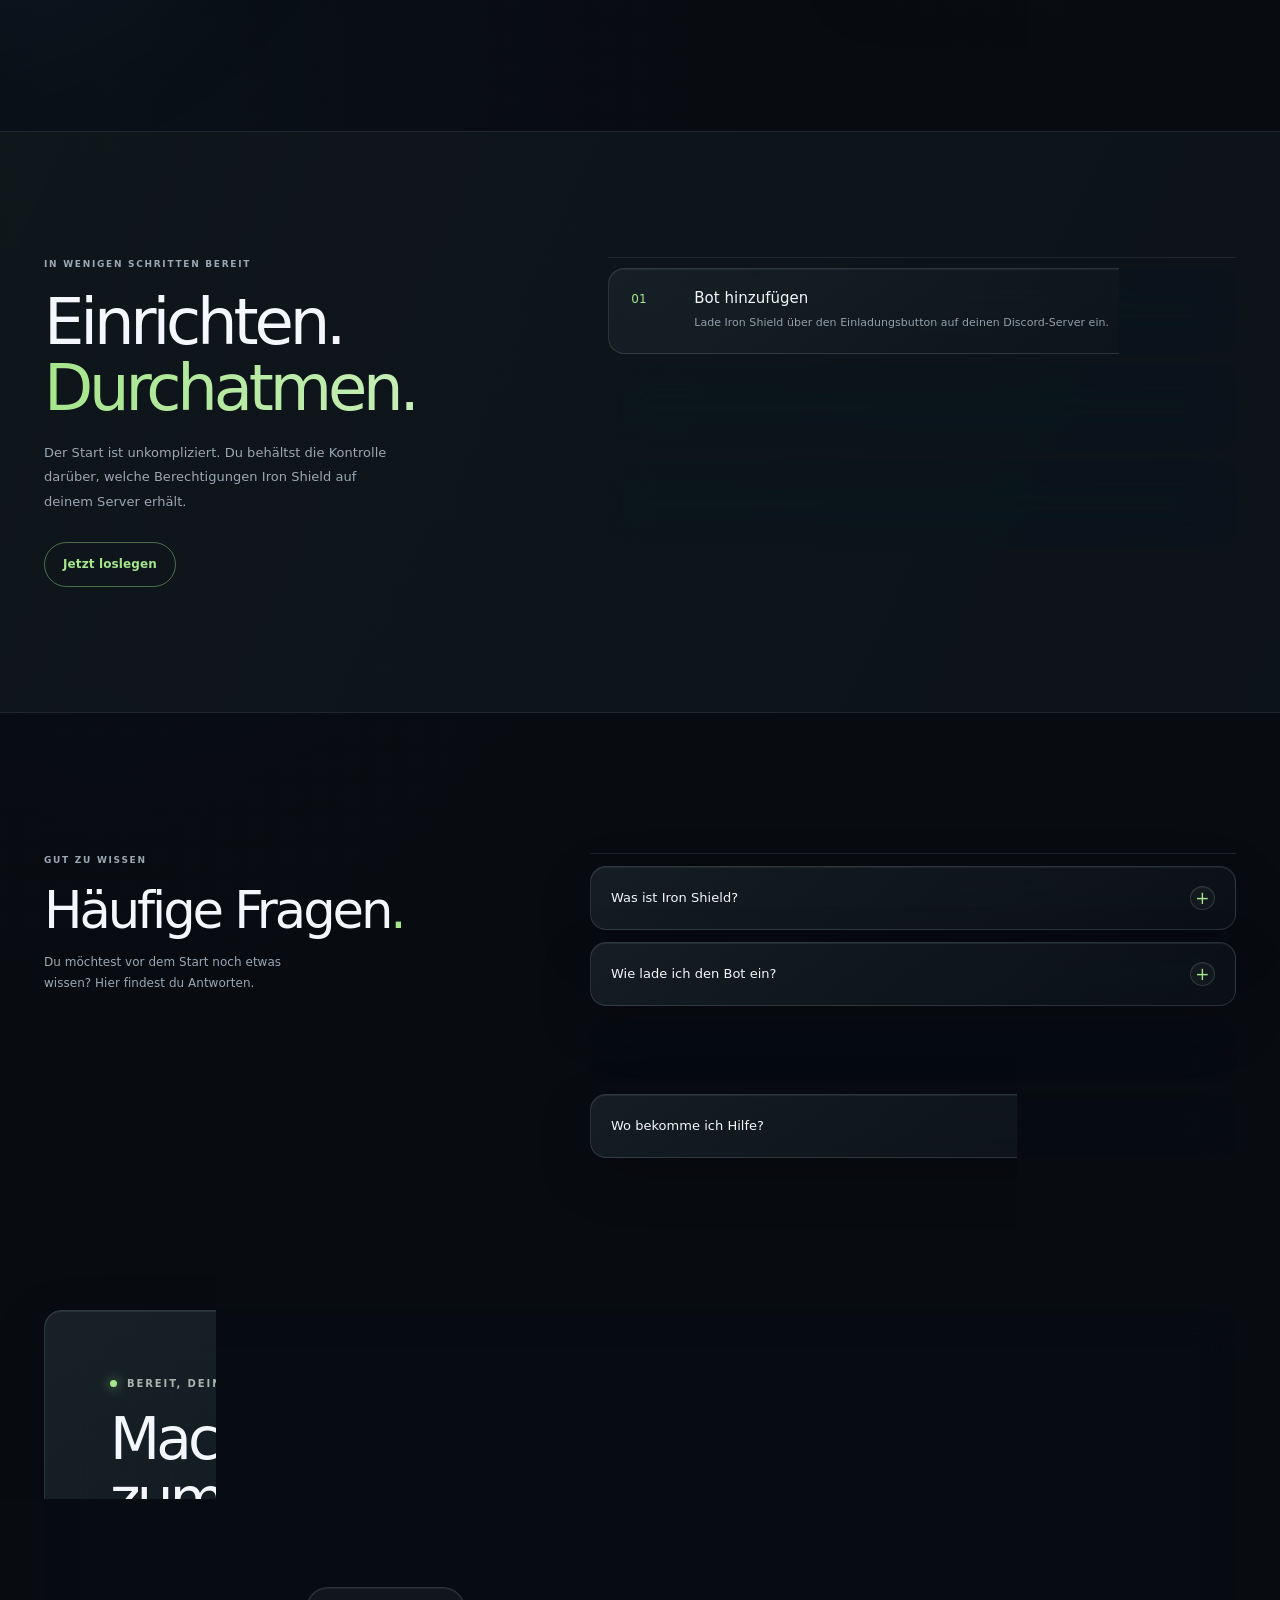
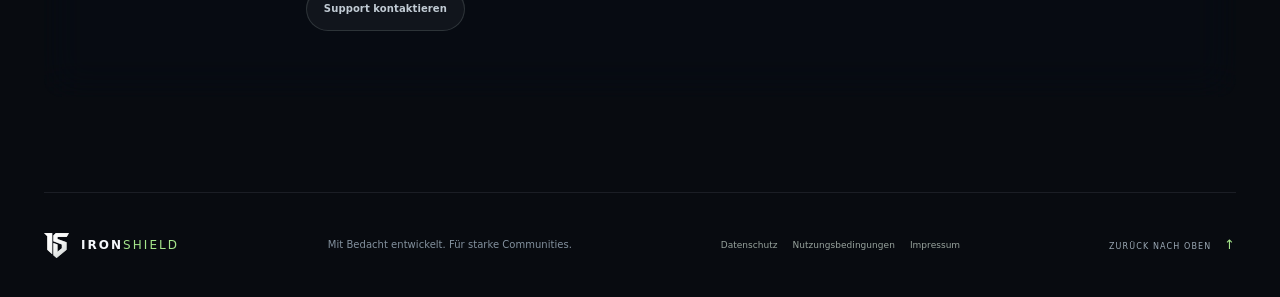
==== commit c0d1b847: "Add files via upload" ====
--- a/index.html
+++ b/index.html
@@ -8,7 +8,7 @@
   <title>Iron Shield — Sicherheit für deinen Discord</title>
   <link rel="preload" as="image" href="/assets/ironshield-logo.svg?v=20261004-is-monogram-v2" fetchpriority="high" />
   <link rel="icon" type="image/svg+xml" href="/assets/ironshield-logo.svg?v=20261004-is-monogram-v2" />
-  <link rel="stylesheet" href="/assets/styles.css" />
+  <link rel="stylesheet" href="/assets/styles.css?v=20261004-liquid-glass" />
 </head>
 <body>
   <div class="ambient ambient-one"></div><div class="ambient ambient-two"></div>
--- a/assets/styles.css
+++ b/assets/styles.css
@@ -278,3 +278,39 @@
 .error-page { min-height: 100vh; display: grid; align-content: center; max-width: 680px; }
 
 .dashboard-page .dashboard-eyebrow{display:flex;align-items:center;gap:9px}.dashboard-page .dashboard-eyebrow img{width:26px;height:26px;object-fit:contain}
+
+/* Unified liquid-glass surfaces across the Iron Shield site. */
+:root{--glass-surface:linear-gradient(145deg,rgba(25,35,41,.78),rgba(12,19,25,.66));--glass-surface-strong:linear-gradient(145deg,rgba(25,35,41,.9),rgba(12,19,25,.82));--glass-border:rgba(220,239,229,.14);--glass-highlight:rgba(255,255,255,.075);--glass-shadow:0 18px 55px rgba(0,0,0,.2),inset 0 1px rgba(255,255,255,.065)}
+.site-header,.portal-head,.legal-toc,.legal-content,.invite-panel,.feature-card,.step-item,.faq-item,.float-card,.dashboard-overview,.dashboard-connection,.guild-card,.stat-card,.user-chip,.settings-panel,.settings-content,.guild-dialog,.announcement-card,.ticket-form,.portal-feature,.ticket-context,.ticket-editor-section,.ticket-panel-card,.dashboard-manage-nav,.team-account,.ticket-message,.toast{border-color:var(--glass-border);background:var(--glass-surface);backdrop-filter:blur(20px) saturate(145%);-webkit-backdrop-filter:blur(20px) saturate(145%);box-shadow:var(--glass-shadow)}
+.site-header,.portal-head{border:1px solid var(--glass-border);border-radius:999px;background:linear-gradient(110deg,rgba(19,28,35,.82),rgba(15,24,29,.64));box-shadow:0 16px 44px rgba(0,0,0,.2),inset 0 1px rgba(255,255,255,.09)}
+.site-header{margin-top:12px;padding-inline:20px}
+.portal-head{padding-inline:18px}
+.main-nav,.portal-links{border:1px solid rgba(220,239,229,.11);border-radius:999px;background:rgba(221,239,230,.045);backdrop-filter:blur(18px) saturate(150%);-webkit-backdrop-filter:blur(18px) saturate(150%);box-shadow:inset 0 1px rgba(255,255,255,.055)}
+.nav-cta,.main-nav>a.nav-cta{box-shadow:0 6px 20px rgba(165,229,139,.18),inset 0 1px rgba(255,255,255,.28)}
+.portal-links>a,.main-nav>a:not(.nav-cta){transition:background .2s,border-color .2s,color .2s}
+.main-nav>a:not(.nav-cta):hover,.portal-links>a:hover{background:rgba(255,255,255,.06);border-radius:999px}
+.feature-card,.invite-panel,.portal-card,.dashboard-overview,.guild-card,.stat-card,.settings-content,.user-chip,.dashboard-connection,.guild-dialog,.announcement-card,.ticket-form,.portal-feature,.ticket-context,.legal-toc,.legal-content,.ticket-editor-section,.ticket-panel-card,.dashboard-manage-nav,.team-account,.ticket-message,.toast{border-radius:18px}
+.feature-card{background:var(--glass-surface);box-shadow:0 18px 50px rgba(0,0,0,.18),inset 0 1px rgba(255,255,255,.075)}
+.feature-card:hover,.portal-card:hover,.guild-card:hover{border-color:rgba(190,240,202,.29);box-shadow:0 22px 62px rgba(0,0,0,.25),inset 0 1px rgba(255,255,255,.09)}
+.step-item{margin:10px 0;padding:20px 22px;border:1px solid var(--glass-border);border-radius:16px;grid-template-columns:49px 1fr 22px;background:var(--glass-surface);box-shadow:inset 0 1px rgba(255,255,255,.055)}
+.faq-item{margin:12px 0;border:1px solid var(--glass-border);border-radius:16px;background:var(--glass-surface);overflow:hidden;transition:border-color .2s,background .2s,box-shadow .2s}
+.faq-item:hover{border-color:rgba(205,236,215,.23)}
+.faq-item[open]{background:var(--glass-surface-strong);border-color:rgba(190,240,202,.22)}
+.faq-item summary{padding:19px 20px;gap:16px}
+.faq-item summary:focus{outline:none}
+.faq-item summary:focus-visible{outline:2px solid rgba(165,229,139,.72);outline-offset:-3px;border-radius:13px}
+.faq-item[open] summary{border-bottom:1px solid rgba(220,239,229,.09)}
+.faq-item p{margin:0;padding:14px 20px 20px;max-width:680px}
+.faq-plus{flex:0 0 25px;border:1px solid rgba(220,239,229,.14);border-radius:50%;background:rgba(255,255,255,.035);box-shadow:inset 0 1px rgba(255,255,255,.06)}
+.invite-panel,.legal-content{background:var(--glass-surface-strong)}
+.portal-input,.portal-select,.portal-textarea,.guild-search,.guild-filter,.ticket-editor-field .portal-input,.ticket-editor-field .portal-select,.ticket-editor-field .portal-textarea,.ticket-editor-list-row .portal-input,.ticket-editor-list-row .portal-textarea,.ticket-hours-row input[type=time]{border-color:rgba(220,239,229,.15);background:rgba(5,10,14,.38);box-shadow:inset 0 1px rgba(255,255,255,.035);backdrop-filter:blur(12px);-webkit-backdrop-filter:blur(12px)}
+.portal-input:focus,.portal-select:focus,.portal-textarea:focus,.guild-search:focus,.guild-filter:focus,.ticket-editor-field .portal-input:focus,.ticket-editor-field .portal-select:focus,.ticket-editor-field .portal-textarea:focus,.ticket-editor-list-row .portal-input:focus,.ticket-editor-list-row .portal-textarea:focus,.ticket-hours-row input[type=time]:focus{outline:2px solid rgba(165,229,139,.55);outline-offset:2px;border-color:rgba(165,229,139,.65)}
+.button-quiet,.logout-button,.refresh-button,.portal-button.secondary,.guild-badge,.ticket-editor-add,.ticket-editor-panel-head>.button{border:1px solid rgba(220,239,229,.14);background:rgba(255,255,255,.045);box-shadow:inset 0 1px rgba(255,255,255,.065);backdrop-filter:blur(12px);-webkit-backdrop-filter:blur(12px)}
+.button-primary,.portal-button:not(.secondary),.ticket-editor-submit{box-shadow:0 9px 28px rgba(165,229,139,.18),inset 0 1px rgba(255,255,255,.28)}
+:focus-visible{outline-color:rgba(165,229,139,.76)}
+body[data-theme="light"]{--glass-surface:linear-gradient(145deg,rgba(255,255,255,.76),rgba(237,244,240,.62));--glass-surface-strong:linear-gradient(145deg,rgba(255,255,255,.94),rgba(238,245,241,.86));--glass-border:rgba(28,49,39,.13);--glass-highlight:rgba(255,255,255,.72);--glass-shadow:0 18px 50px rgba(32,54,42,.09),inset 0 1px rgba(255,255,255,.82)}
+body[data-theme="light"] .site-header,body[data-theme="light"] .portal-head{background:linear-gradient(110deg,rgba(255,255,255,.86),rgba(244,249,246,.72))}
+body[data-theme="light"] .main-nav,body[data-theme="light"] .portal-links{background:rgba(255,255,255,.46);border-color:rgba(28,49,39,.11)}
+body[data-theme="light"] .faq-item,body[data-theme="light"] .step-item,body[data-theme="light"] .feature-card,body[data-theme="light"] .portal-card,body[data-theme="light"] .guild-card,body[data-theme="light"] .stat-card,body[data-theme="light"] .legal-content,body[data-theme="light"] .legal-toc{background:var(--glass-surface)}
+body[data-theme="light"] .portal-input,body[data-theme="light"] .portal-select,body[data-theme="light"] .portal-textarea,body[data-theme="light"] .guild-search,body[data-theme="light"] .guild-filter{background:rgba(255,255,255,.56);border-color:rgba(28,49,39,.15)}
+@media(prefers-reduced-transparency:reduce){.site-header,.portal-head,.main-nav,.portal-links,.feature-card,.step-item,.faq-item,.invite-panel,.portal-card,.dashboard-overview,.dashboard-connection,.guild-card,.stat-card,.settings-content,.guild-dialog,.legal-toc,.legal-content{backdrop-filter:none;-webkit-backdrop-filter:none;background:rgba(16,23,28,.96)}body[data-theme="light"] .site-header,body[data-theme="light"] .portal-head,body[data-theme="light"] .feature-card,body[data-theme="light"] .faq-item,body[data-theme="light"] .step-item,body[data-theme="light"] .legal-content{background:rgba(248,251,249,.98)}}
